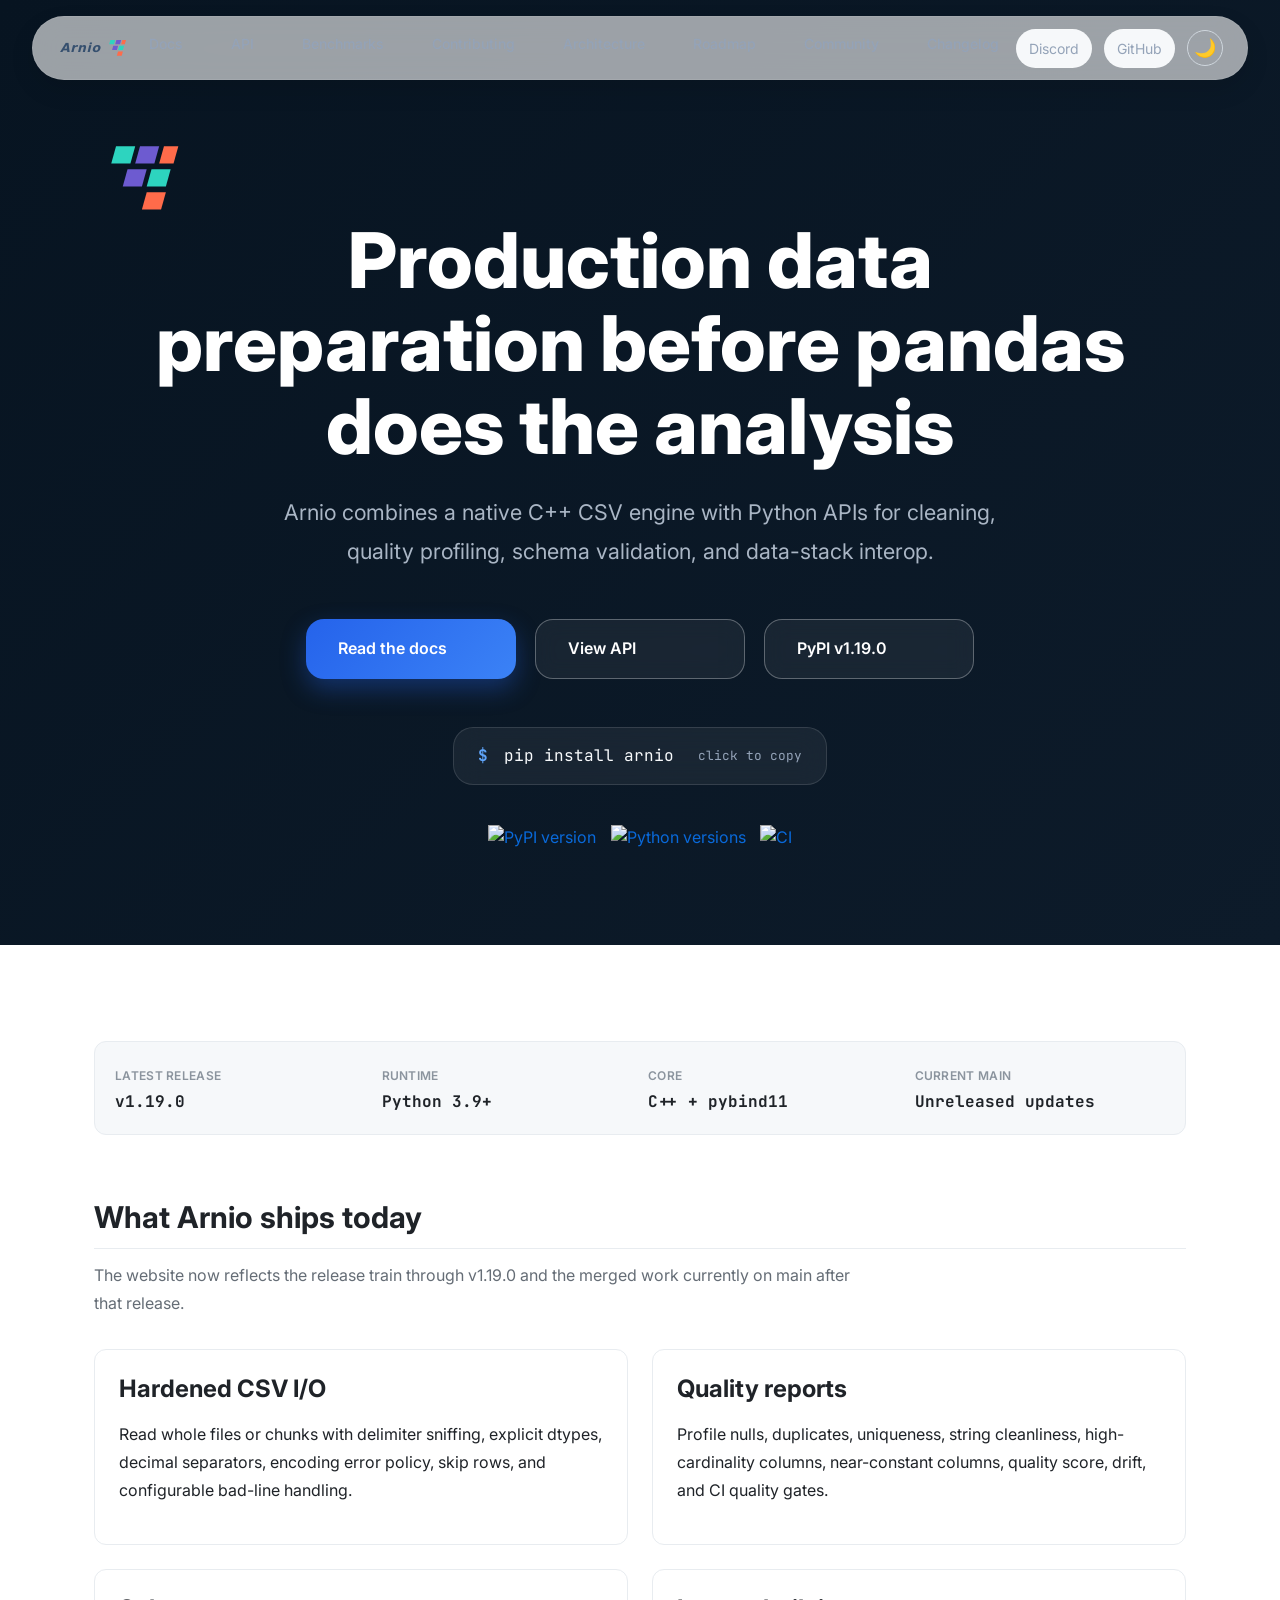
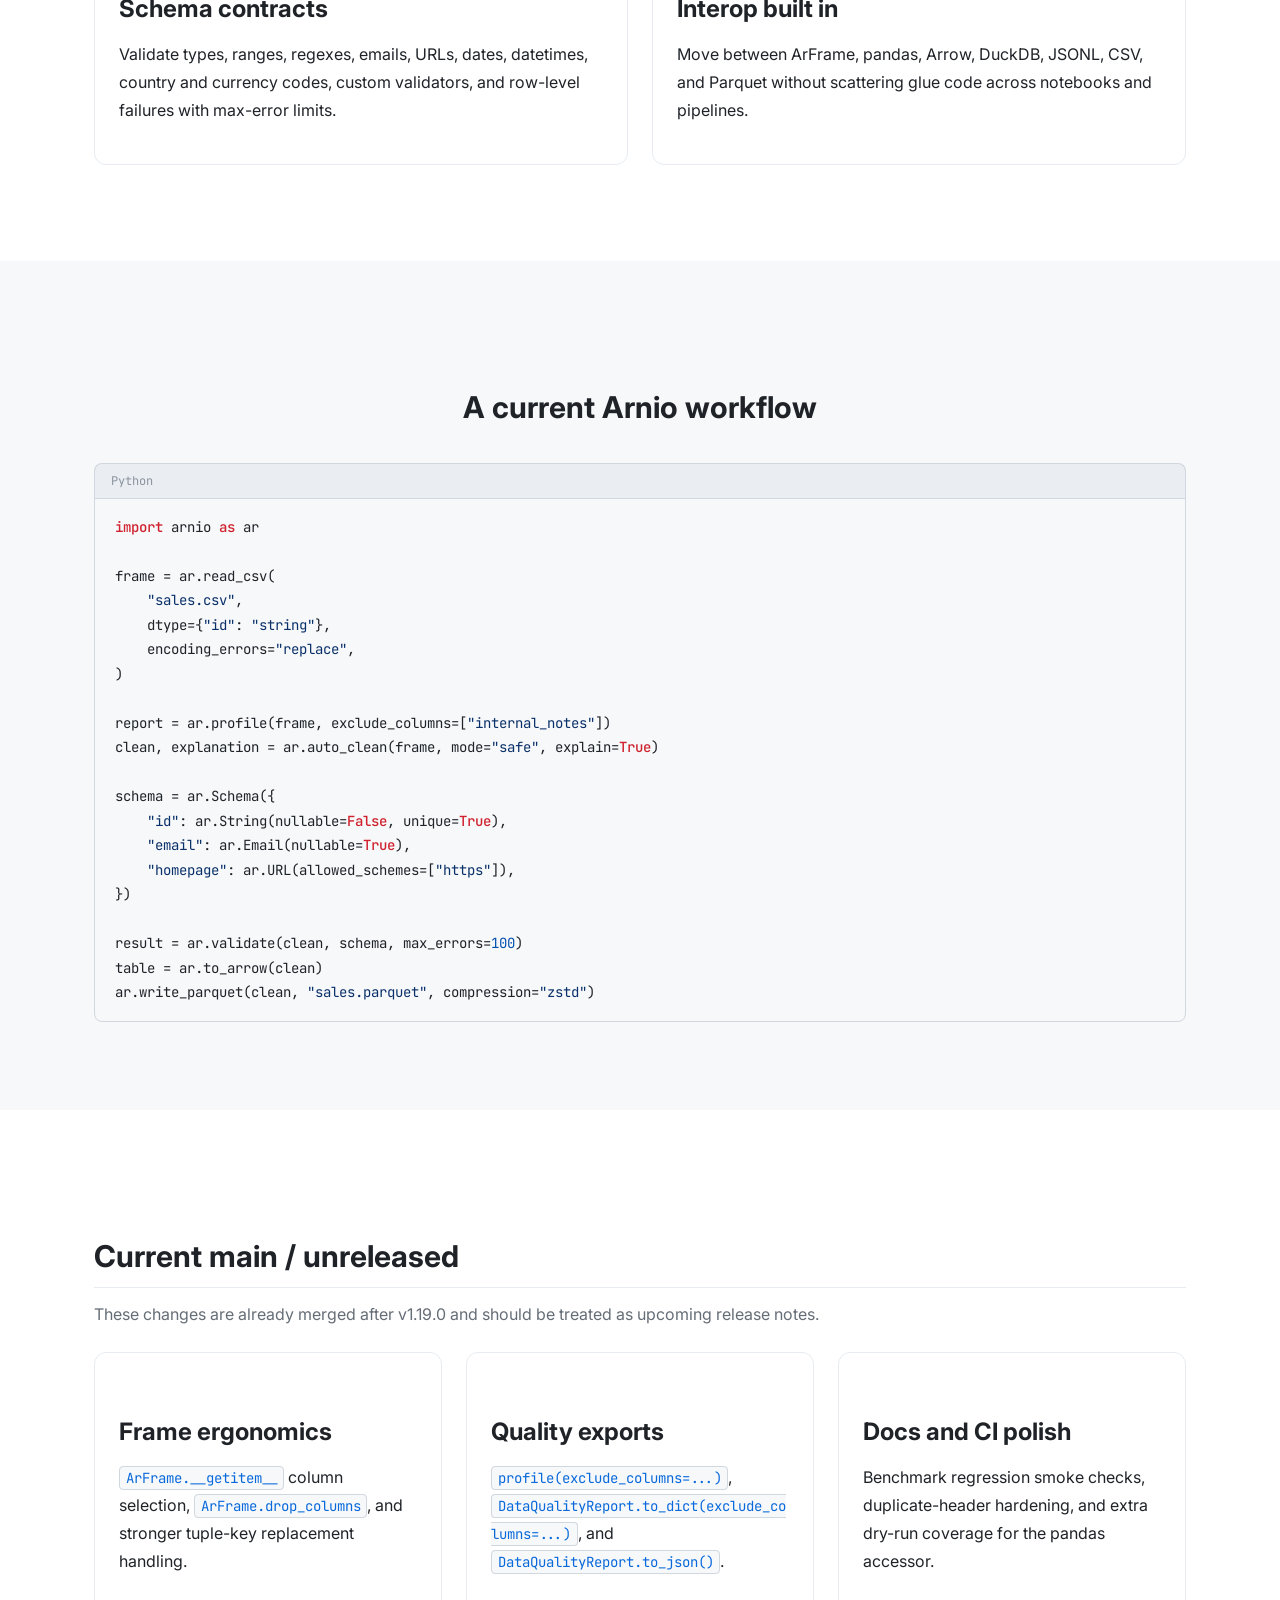
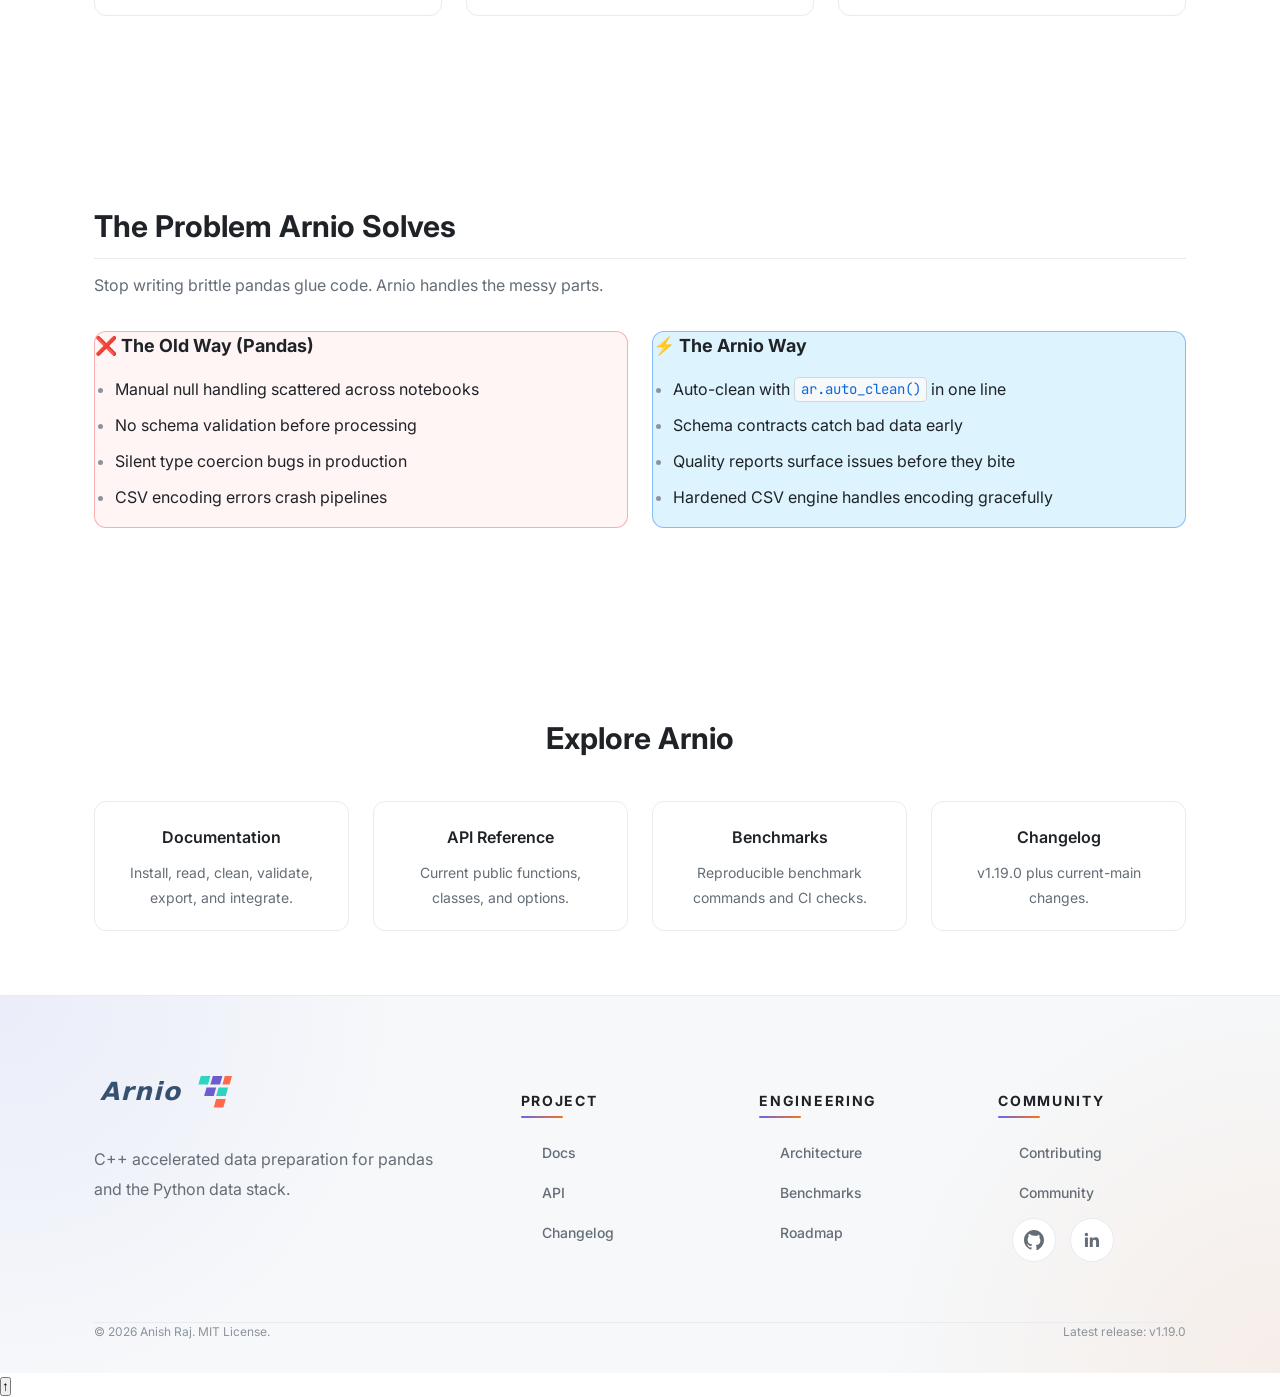
==== website/index.html @ 0960c0ac "style: Apply exact premium SaaS UI specs to navbar" ====
<!DOCTYPE html>
<html lang="en">
<head>
  <meta charset="UTF-8">
  <meta name="viewport" content="width=device-width, initial-scale=1.0">
  <title>Arnio — Production Data Preparation for Python</title>
  <meta name="description" content="Arnio is a C++ accelerated Python library for CSV parsing, data cleaning, quality profiling, schema validation, and pandas/Arrow/DuckDB workflows.">
  <link rel="icon" type="image/svg+xml" href="favicon.svg">
  <link rel="stylesheet" href="css/variables.css?v=20260618-2">
  <link rel="stylesheet" href="css/base.css?v=20260618-2">
  <link rel="stylesheet" href="css/layout.css?v=20260618-2">
  <link rel="stylesheet" href="css/components.css?v=20260618-2">
  <link rel="stylesheet" href="css/pages.css?v=20260618-2">
  <script src="js/theme.js"></script>
  <meta property="og:type" content="website">
  <meta property="og:url" content="https://arnio.vercel.app/">
  <meta property="og:title" content="Arnio — Production Data Preparation for Python">
  <meta property="og:description" content="Arnio combines a native C++ CSV engine with Python APIs for cleaning, quality profiling, and schema validation.">
  <meta property="og:image" content="https://arniolib.vercel.app/arnio-social-card.svg">
  <meta name="twitter:card" content="summary_large_image">
  <meta name="twitter:title" content="Arnio — Production Data Preparation for Python">
  <meta name="twitter:description" content="Arnio combines a native C++ CSV engine with Python APIs for cleaning, quality profiling, and schema validation.">
  <meta name="twitter:image" content="https://arniolib.vercel.app/arnio-social-card.svg">
</head>
<body>
  <a href="#main-content" class="skip-link">Skip to content</a>
  <nav class="top-nav" aria-label="Main navigation">
    <div class="container container--wide">
      <a href="index.html" class="nav-brand" aria-label="Arnio home"><img src="arnio-logo.svg" alt="Arnio" height="32"></a>
      <ul class="nav-links">
        <li><a href="docs.html">Docs</a></li>
        <li><a href="api.html">API</a></li>
        <li><a href="benchmarks.html">Benchmarks</a></li>
        <li><a href="contributing.html">Contributing</a></li>
        <li><a href="architecture.html">Architecture</a></li>
        <li><a href="roadmap.html">Roadmap</a></li>
        <li><a href="community.html">Community</a></li>
        <li><a href="changelog.html">Changelog</a></li>
      </ul>
      <div class="nav-actions">
        <a href="https://discord.gg/xsEw7r78M" class="nav-discord" target="_blank" rel="noopener" aria-label="Join Discord">Discord</a>
        <a href="https://github.com/im-anishraj/arnio" class="nav-github" target="_blank" rel="noopener" aria-label="View on GitHub">GitHub</a>
        <button class="theme-toggle" aria-label="Toggle theme">Theme</button>
        <button class="nav-hamburger" aria-label="Open menu" aria-expanded="false" aria-controls="mobile-navigation">☰</button>
      </div>
    </div>
  </nav>
  <div id="mobile-navigation" class="mobile-menu" aria-label="Mobile navigation">
    <a href="index.html">Home</a><a href="docs.html">Documentation</a><a href="api.html">API Reference</a><a href="benchmarks.html">Benchmarks</a><a href="contributing.html">Contributing</a><a href="architecture.html">Architecture</a><a href="roadmap.html">Roadmap</a><a href="community.html">Community</a><a href="https://discord.gg/xsEw7r78M" target="_blank" rel="noopener">Discord</a><a href="changelog.html">Changelog</a>
  </div>

  <main id="main-content">
    <section class="hero">
      <div class="container">
        <img src="arnio-icon.svg" alt="" width="92" height="92">
        <h1>Production data preparation before pandas does the analysis</h1>
        <p class="hero-subtitle">Arnio combines a native C++ CSV engine with Python APIs for cleaning, quality profiling, schema validation, and data-stack interop.</p>
        <div class="hero-actions">
          <a href="docs.html" class="btn btn-primary btn-lg">Read the docs</a>
          <a href="api.html" class="btn btn-secondary btn-lg">View API</a>
          <a href="https://pypi.org/project/arnio/" class="btn btn-secondary btn-lg" target="_blank" rel="noopener">PyPI v1.19.0</a>
        </div>
        <div class="hero-install" data-cmd="pip install arnio" role="button" tabindex="0" aria-label="Copy install command">
          <span class="dollar">$</span><span>pip install arnio</span><span class="copy-hint">click to copy</span>
        </div>
        <div class="hero-badges">
          <a href="https://pypi.org/project/arnio/" target="_blank" rel="noopener"><img src="https://img.shields.io/pypi/v/arnio?style=flat-square&logo=pypi&logoColor=white&color=0969da" alt="PyPI version" height="22"></a>
          <a href="https://pypi.org/project/arnio/" target="_blank" rel="noopener"><img src="https://img.shields.io/pypi/pyversions/arnio?style=flat-square&logo=python&logoColor=white&color=30363d" alt="Python versions" height="22"></a>
          <a href="https://github.com/im-anishraj/arnio/actions" target="_blank" rel="noopener"><img src="https://img.shields.io/github/actions/workflow/status/im-anishraj/arnio/ci.yml?branch=main&label=CI&style=flat-square&logo=github&color=1a7f37" alt="CI" height="22"></a>
        </div>
      </div>
    </section>

    <section class="section">
      <div class="container">
        <div class="release-strip">
          <div><span class="release-kicker">Latest release</span><span class="release-value">v1.19.0</span></div>
          <div><span class="release-kicker">Runtime</span><span class="release-value">Python 3.9+</span></div>
          <div><span class="release-kicker">Core</span><span class="release-value">C++ + pybind11</span></div>
          <div><span class="release-kicker">Current main</span><span class="release-value">Unreleased updates</span></div>
        </div>
        <h2>What Arnio ships today</h2>
        <p class="section-lede">The website now reflects the release train through v1.19.0 and the merged work currently on main after that release.</p>
        <div class="feature-list">
          <article class="card">
            <h3>Hardened CSV I/O</h3>
            <p>Read whole files or chunks with delimiter sniffing, explicit dtypes, decimal separators, encoding error policy, skip rows, and configurable bad-line handling.</p>
          </article>
          <article class="card">
            <h3>Quality reports</h3>
            <p>Profile nulls, duplicates, uniqueness, string cleanliness, high-cardinality columns, near-constant columns, quality score, drift, and CI quality gates.</p>
          </article>
          <article class="card">
            <h3>Schema contracts</h3>
            <p>Validate types, ranges, regexes, emails, URLs, dates, datetimes, country and currency codes, custom validators, and row-level failures with max-error limits.</p>
          </article>
          <article class="card">
            <h3>Interop built in</h3>
            <p>Move between ArFrame, pandas, Arrow, DuckDB, JSONL, CSV, and Parquet without scattering glue code across notebooks and pipelines.</p>
          </article>
        </div>
      </div>
    </section>

    <section class="workflow-section">
      <div class="container">
        <h2 class="text-center" style="border-bottom:none;">A current Arnio workflow</h2>
        <div class="code-block">
          <div class="code-block-header">Python</div>
          <pre><code class="language-python">import arnio as ar

frame = ar.read_csv(
    "sales.csv",
    dtype={"id": "string"},
    encoding_errors="replace",
)

report = ar.profile(frame, exclude_columns=["internal_notes"])
clean, explanation = ar.auto_clean(frame, mode="safe", explain=True)

schema = ar.Schema({
    "id": ar.String(nullable=False, unique=True),
    "email": ar.Email(nullable=True),
    "homepage": ar.URL(allowed_schemes=["https"]),
})

result = ar.validate(clean, schema, max_errors=100)
table = ar.to_arrow(clean)
ar.write_parquet(clean, "sales.parquet", compression="zstd")</code></pre>
        </div>
      </div>
    </section>

    <section class="section">
      <div class="container">
        <h2>Current main / unreleased</h2>
        <p class="section-lede">These changes are already merged after v1.19.0 and should be treated as upcoming release notes.</p>
        <div class="grid grid-3">
          <div class="card"><h3>Frame ergonomics</h3><p><code>ArFrame.__getitem__</code> column selection, <code>ArFrame.drop_columns</code>, and stronger tuple-key replacement handling.</p></div>
          <div class="card"><h3>Quality exports</h3><p><code>profile(exclude_columns=...)</code>, <code>DataQualityReport.to_dict(exclude_columns=...)</code>, and <code>DataQualityReport.to_json()</code>.</p></div>
          <div class="card"><h3>Docs and CI polish</h3><p>Benchmark regression smoke checks, duplicate-header hardening, and extra dry-run coverage for the pandas accessor.</p></div>
        </div>
      </div>
    </section>

    <section class="section comparison-section">
      <div class="container">
        <h2>The Problem Arnio Solves</h2>
        <p class="section-lede">Stop writing brittle pandas glue code. Arnio handles the messy parts.</p>
        <div class="comparison-grid">
          <div class="comparison-card comparison-old">
            <div class="comparison-label">❌ The Old Way (Pandas)</div>
            <ul>
              <li>Manual null handling scattered across notebooks</li>
              <li>No schema validation before processing</li>
              <li>Silent type coercion bugs in production</li>
              <li>CSV encoding errors crash pipelines</li>
            </ul>
          </div>
          <div class="comparison-card comparison-new">
            <div class="comparison-label">⚡ The Arnio Way</div>
            <ul>
              <li>Auto-clean with <code>ar.auto_clean()</code> in one line</li>
              <li>Schema contracts catch bad data early</li>
              <li>Quality reports surface issues before they bite</li>
              <li>Hardened CSV engine handles encoding gracefully</li>
            </ul>
          </div>
        </div>
      </div>
    </section>

    <section class="quick-links">
      <div class="container">
        <h2>Explore Arnio</h2>
        <div class="grid grid-4">
          <a href="docs.html" class="quick-link-card"><div><h4 class="card-title">Documentation</h4><p class="card-desc">Install, read, clean, validate, export, and integrate.</p></div></a>
          <a href="api.html" class="quick-link-card"><div><h4 class="card-title">API Reference</h4><p class="card-desc">Current public functions, classes, and options.</p></div></a>
          <a href="benchmarks.html" class="quick-link-card"><div><h4 class="card-title">Benchmarks</h4><p class="card-desc">Reproducible benchmark commands and CI checks.</p></div></a>
          <a href="changelog.html" class="quick-link-card"><div><h4 class="card-title">Changelog</h4><p class="card-desc">v1.19.0 plus current-main changes.</p></div></a>
        </div>
      </div>
    </section>
  </main>

  <footer class="site-footer">
    <div class="container">
      <div class="footer-grid">
        <div class="footer-brand"><img src="arnio-logo.svg" alt="Arnio" height="32" loading="lazy" decoding="async"><p>C++ accelerated data preparation for pandas and the Python data stack.</p></div>
        <div><h4 class="footer-heading">Project</h4><ul class="footer-links"><li><a href="docs.html">Docs</a></li><li><a href="api.html">API</a></li><li><a href="changelog.html">Changelog</a></li></ul></div>
        <div><h4 class="footer-heading">Engineering</h4><ul class="footer-links"><li><a href="architecture.html">Architecture</a></li><li><a href="benchmarks.html">Benchmarks</a></li><li><a href="roadmap.html">Roadmap</a></li></ul></div>
        <div><h4 class="footer-heading">Community</h4><ul class="footer-links"><li><a href="contributing.html">Contributing</a></li><li><a href="community.html">Community</a></li>
         <li class="footer-socials">
            <a href="https://github.com/im-anishraj/arnio" target="_blank" rel="noopener" aria-label="GitHub">
              <svg viewBox="0 0 24 24" fill="currentColor">
                <path d="M12 0C5.37 0 0 5.37 0 12c0 5.3 3.438 9.8 8.205 11.385.6.113.82-.258.82-.577 0-.285-.01-1.04-.015-2.04-3.338.724-4.042-1.61-4.042-1.61-.546-1.387-1.333-1.757-1.333-1.757-1.09-.745.082-.729.082-.729 1.205.084 1.84 1.237 1.84 1.237 1.07 1.834 2.807 1.304 3.492.997.108-.775.418-1.304.76-1.604-2.665-.305-5.467-1.332-5.467-5.93 0-1.31.467-2.382 1.235-3.222-.123-.303-.535-1.524.117-3.176 0 0 1.008-.322 3.3 1.23A11.52 11.52 0 0112 6.844c1.02.005 2.045.138 3.003.404 2.29-1.552 3.296-1.23 3.296-1.23.654 1.653.242 2.874.12 3.176.77.84 1.233 1.911 1.233 3.222 0 4.61-2.807 5.623-5.48 5.921.43.37.814 1.102.814 2.222 0 1.606-.015 2.898-.015 3.293 0 .322.216.694.825.576C20.565 21.796 24 17.297 24 12c0-6.63-5.373-12-12-12z"/>
              </svg>
            </a>

            <a href="https://www.linkedin.com/in/im-anishraj" target="_blank" rel="noopener" aria-label="LinkedIn">
              <svg viewBox="0 0 24 24" fill="currentColor">
                <path d="M20.447 20.452H16.89V14.87c0-1.332-.026-3.045-1.854-3.045-1.854 0-2.137 1.447-2.137 2.946v5.68H9.343V9h3.414v1.561h.049c.476-.9 1.637-1.85 3.37-1.85 3.601 0 4.267 2.37 4.267 5.455v6.286zM5.337 7.433a2.063 2.063 0 11.001-4.126 2.063 2.063 0 01-.001 4.126zM7.119 20.452H3.556V9H7.12v11.452z"/>
              </svg>
            </a>
          </li></ul></div>
      </div>
      <div class="footer-bottom"><span>© 2026 Anish Raj. MIT License.</span><span>Latest release: v1.19.0</span></div>
    </div>
  </footer>
  <script src="js/main.js" defer></script>
  <script src="js/code.js" defer></script>
  <script src="js/github.js" defer></script>
</body>
</html>
---- website/css/variables.css ----
/* ============================================================
   Arnio Design System — Variables & Tokens
   ============================================================ */

:root {
  /* ── Color Palette (Light) ────────────────────────────── */
  --color-bg:              #ffffff;
  --color-bg-alt:          #f6f8fa;
  --color-nav-bg:          rgba(255, 255, 255, 0.6);
  --color-surface:         #f6f8fa;
  --color-surface-hover:   #eaeef2;
  --color-border:          #d0d7de;
  --color-border-subtle:   #e8ecf0;

  --color-text:            #1f2328;
  --color-text-secondary:  #656d76;
  --color-text-tertiary:   #8b949e;
  --color-text-inverse:    #ffffff;

  --color-accent:          #0969da;
  --color-accent-hover:    #0550ae;
  --color-accent-subtle:   #ddf4ff;
  --color-accent-text:     #0969da;
  --color-discord:         #5865f2;
  --color-discord-hover:   #4752c4;

  --color-success:         #1a7f37;
  --color-success-subtle:  #dafbe1;
  --color-warning:         #9a6700;
  --color-warning-subtle:  #fff8c5;
  --color-danger:          #cf222e;

  /* Navy tones for hero/header */
  --color-navy:            #0d1b2a;
  --color-navy-light:      #1b2838;
  --color-navy-mid:        #1b3a5c;

  /* Code block */
  --color-code-bg:         #f6f8fa;
  --color-code-text:       #1f2328;
  --color-code-border:     #d0d7de;
  --color-code-keyword:    #cf222e;
  --color-code-string:     #0a3069;
  --color-code-comment:    #6e7781;
  --color-code-function:   #8250df;
  --color-code-number:     #0550ae;

  /* ── Typography ───────────────────────────────────────── */
  --font-sans:             'Inter', -apple-system, BlinkMacSystemFont, 'Segoe UI', Roboto, Helvetica, Arial, sans-serif;
  --font-mono:             'JetBrains Mono', 'Fira Code', 'Cascadia Code', 'Consolas', monospace;

  --font-size-xs:          0.75rem;    /* 12px */
  --font-size-sm:          0.875rem;   /* 14px */
  --font-size-base:        1rem;       /* 16px */
  --font-size-md:          1.125rem;   /* 18px */
  --font-size-lg:          1.25rem;    /* 20px */
  --font-size-xl:          1.5rem;     /* 24px */
  --font-size-2xl:         1.875rem;   /* 30px */
  --font-size-3xl:         2.25rem;    /* 36px */
  --font-size-4xl:         3rem;       /* 48px */

  --font-weight-normal:    400;
  --font-weight-medium:    500;
  --font-weight-semibold:  600;
  --font-weight-bold:      700;

  --line-height-tight:     1.25;
  --line-height-normal:    1.5;
  --line-height-relaxed:   1.75;

  --letter-spacing-tight:  0;
  --letter-spacing-normal: 0;
  --letter-spacing-wide:   0.025em;

  /* ── Spacing (8px grid) ───────────────────────────────── */
  --space-1:   0.25rem;   /* 4px */
  --space-2:   0.5rem;    /* 8px */
  --space-3:   0.75rem;   /* 12px */
  --space-4:   1rem;      /* 16px */
  --space-5:   1.25rem;   /* 20px */
  --space-6:   1.5rem;    /* 24px */
  --space-8:   2rem;      /* 32px */
  --space-10:  2.5rem;    /* 40px */
  --space-12:  3rem;      /* 48px */
  --space-16:  4rem;      /* 64px */
  --space-20:  5rem;      /* 80px */
  --space-24:  6rem;      /* 96px */

  /* ── Border Radius ────────────────────────────────────── */
  --radius-sm:    4px;
  --radius-md:    8px;
  --radius-lg:    12px;
  --radius-xl:    16px;
  --radius-full:  9999px;

  /* ── Shadows ──────────────────────────────────────────── */
  --shadow-sm:   0 1px 2px rgba(0, 0, 0, 0.05);
  --shadow-md:   0 4px 6px rgba(0, 0, 0, 0.07);
  --shadow-lg:   0 10px 25px rgba(0, 0, 0, 0.1);
  --shadow-xl:   0 20px 50px rgba(0, 0, 0, 0.12);

  /* ── Transitions ──────────────────────────────────────── */
  --transition-fast:   150ms ease;
  --transition-base:   250ms ease;
  --transition-slow:   400ms ease;

  /* ── Layout ───────────────────────────────────────────── */
  --container-max:     1140px;
  --container-wide:    1320px;
  --nav-height:        64px;
}

/* ── Dark Theme ─────────────────────────────────────────── */
[data-theme="dark"] {
  --color-bg:              #0d1117;
  --color-bg-alt:          #010409;
  --color-nav-bg:          rgba(10, 10, 12, 0.7);
  --color-surface:         #161b22;
  --color-surface-hover:   #1c2129;
  --color-border:          #30363d;
  --color-border-subtle:   #21262d;

  --color-text:            #e6edf3;
  --color-text-secondary:  #8b949e;
  --color-text-tertiary:   #656d76;
  --color-text-inverse:    #0d1117;

  --color-accent:          #58a6ff;
  --color-accent-hover:    #79c0ff;
  --color-accent-subtle:   #0d1d30;
  --color-accent-text:     #58a6ff;
  --color-discord:         #5865f2;
  --color-discord-hover:   #6d78ff;

  --color-success:         #3fb950;
  --color-success-subtle:  #0f2d16;
  --color-warning:         #d29922;
  --color-warning-subtle:  #2e1f00;
  --color-danger:          #f85149;

  --color-navy:            #0d1117;
  --color-navy-light:      #161b22;
  --color-navy-mid:        #1c3050;

  --color-code-bg:         #161b22;
  --color-code-text:       #e6edf3;
  --color-code-border:     #30363d;
  --color-code-keyword:    #ff7b72;
  --color-code-string:     #a5d6ff;
  --color-code-comment:    #8b949e;
  --color-code-function:   #d2a8ff;
  --color-code-number:     #79c0ff;

  --shadow-sm:   0 1px 2px rgba(0, 0, 0, 0.3);
  --shadow-md:   0 4px 6px rgba(0, 0, 0, 0.4);
  --shadow-lg:   0 10px 25px rgba(0, 0, 0, 0.5);
  --shadow-xl:   0 20px 50px rgba(0, 0, 0, 0.6);
}
/* Improve logo visibility in dark mode */
[data-theme="dark"] .nav-brand img,
[data-theme="dark"] .footer-brand img {
  filter: brightness(1.5) contrast(1.2);
}
---- website/css/base.css ----
/* ============================================================
   Arnio Base — Reset, Typography, Global Styles
   ============================================================ */

/* ── Google Fonts ────────────────────────────────────────── */
@import url('https://fonts.googleapis.com/css2?family=Inter:wght@400;500;600;700&family=JetBrains+Mono:wght@400;500&display=swap');

/* ── Reset ───────────────────────────────────────────────── */
*, *::before, *::after {
  box-sizing: border-box;
  margin: 0;
  padding: 0;
}

html {
  font-size: 16px;
  scroll-behavior: smooth;
  -webkit-text-size-adjust: 100%;
  scroll-padding-top: calc(var(--nav-height) + var(--space-4));
}

body {
  font-family: var(--font-sans);
  font-size: var(--font-size-base);
  font-weight: var(--font-weight-normal);
  line-height: var(--line-height-normal);
  color: var(--color-text);
  background-color: var(--color-bg);
  -webkit-font-smoothing: antialiased;
  -moz-osx-font-smoothing: grayscale;
  transition: background-color var(--transition-base), color var(--transition-base);
}

/* ── Skip to Content (Accessibility) ─────────────────────── */
.skip-link {
  position: absolute;
  top: -100%;
  left: var(--space-4);
  padding: var(--space-2) var(--space-4);
  background: var(--color-accent);
  color: var(--color-text-inverse);
  border-radius: var(--radius-md);
  font-weight: var(--font-weight-semibold);
  z-index: 10000;
  text-decoration: none;
}

.skip-link:focus {
  top: var(--space-2);
}

/* ── Typography ──────────────────────────────────────────── */
h1, h2, h3, h4, h5, h6 {
  font-weight: var(--font-weight-bold);
  line-height: var(--line-height-tight);
  letter-spacing: var(--letter-spacing-tight);
  color: var(--color-text);
}

h1 {
  font-size: var(--font-size-4xl);
  margin-bottom: var(--space-6);
}

h2 {
  font-size: var(--font-size-2xl);
  margin-top: var(--space-16);
  margin-bottom: var(--space-6);
  padding-bottom: var(--space-3);
  border-bottom: 1px solid var(--color-border-subtle);
}

h3 {
  font-size: var(--font-size-xl);
  margin-top: var(--space-10);
  margin-bottom: var(--space-4);
}

h4 {
  font-size: var(--font-size-lg);
  margin-top: var(--space-8);
  margin-bottom: var(--space-3);
}

p {
  margin-bottom: var(--space-4);
  line-height: var(--line-height-relaxed);
}

a {
  color: var(--color-accent-text);
  text-decoration: none;
  transition: color var(--transition-fast);
}

a:hover {
  color: var(--color-accent-hover);
  text-decoration: underline;
}

strong, b {
  font-weight: var(--font-weight-semibold);
}

/* ── Lists ───────────────────────────────────────────────── */
ul, ol {
  margin-bottom: var(--space-4);
  padding-left: var(--space-6);
}

li {
  margin-bottom: var(--space-2);
  line-height: var(--line-height-relaxed);
}

li::marker {
  color: var(--color-text-tertiary);
}

/* ── Inline Code ─────────────────────────────────────────── */
code {
  font-family: var(--font-mono);
  font-size: 0.875em;
  background: var(--color-code-bg);
  color: var(--color-accent-text);
  padding: 0.15em 0.4em;
  border-radius: var(--radius-sm);
  border: 1px solid var(--color-code-border);
  word-break: break-word;
}

/* ── Code Blocks ─────────────────────────────────────────── */
pre {
  font-family: var(--font-mono);
  font-size: var(--font-size-sm);
  line-height: var(--line-height-relaxed);
  background: var(--color-code-bg);
  color: var(--color-code-text);
  border: 1px solid var(--color-code-border);
  border-radius: var(--radius-md);
  padding: var(--space-4) var(--space-5);
  overflow-x: auto;
  margin-bottom: var(--space-6);
  position: relative;
}

pre code {
  background: none;
  border: none;
  padding: 0;
  font-size: inherit;
  color: inherit;
  word-break: normal;
}

/* ── Syntax Highlighting Classes ─────────────────────────── */
.token-keyword { color: var(--color-code-keyword); font-weight: var(--font-weight-medium); }
.token-string  { color: var(--color-code-string); }
.token-comment { color: var(--color-code-comment); font-style: italic; }
.token-func    { color: var(--color-code-function); }
.token-number  { color: var(--color-code-number); }
.token-punct   { color: var(--color-text-tertiary); }

/* ── Blockquotes ─────────────────────────────────────────── */
blockquote {
  border-left: 3px solid var(--color-accent);
  padding: var(--space-3) var(--space-5);
  margin: var(--space-6) 0;
  background: var(--color-accent-subtle);
  border-radius: 0 var(--radius-md) var(--radius-md) 0;
  color: var(--color-text);
}

blockquote p:last-child {
  margin-bottom: 0;
}

/* ── Tables ──────────────────────────────────────────────── */
table {
  width: 100%;
  border-collapse: collapse;
  margin-bottom: var(--space-6);
  font-size: var(--font-size-sm);
}

th, td {
  padding: var(--space-3) var(--space-4);
  text-align: left;
  border-bottom: 1px solid var(--color-border-subtle);
}

th {
  font-weight: var(--font-weight-semibold);
  background: var(--color-surface);
  color: var(--color-text);
  border-bottom: 2px solid var(--color-border);
}

tr:hover td {
  background: var(--color-surface);
}

/* ── Horizontal Rule ─────────────────────────────────────── */
hr {
  border: none;
  border-top: 1px solid var(--color-border-subtle);
  margin: var(--space-12) 0;
}

/* ── Selection ───────────────────────────────────────────── */
::selection {
  background: var(--color-accent);
  color: var(--color-text-inverse);
}

/* ── Reduced Motion ──────────────────────────────────────── */
@media (prefers-reduced-motion: reduce) {
  *, *::before, *::after {
    animation-duration: 0.01ms !important;
    animation-iteration-count: 1 !important;
    transition-duration: 0.01ms !important;
  }
  html { scroll-behavior: auto; }
}

/* ── Image defaults ──────────────────────────────────────── */
img, svg {
  max-width: 100%;
  height: auto;
  display: block;
}

/* ── Utility: screen reader only ─────────────────────────── */
.sr-only {
  position: absolute;
  width: 1px;
  height: 1px;
  padding: 0;
  margin: -1px;
  overflow: hidden;
  clip: rect(0, 0, 0, 0);
  white-space: nowrap;
  border-width: 0;
}
---- website/css/layout.css ----
/* ============================================================
   Arnio Layout — Containers, Grid, Responsive
   ============================================================ */

/* ── Container ───────────────────────────────────────────── */
.container {
  width: 100%;
  max-width: var(--container-max);
  margin: 0 auto;
  padding: 0 var(--space-6);
}

.container--wide {
  max-width: var(--container-wide);
}

/* ── Main Content Area ───────────────────────────────────── */
.main-content {
  padding-top: calc(var(--nav-height) + var(--space-8));
  padding-bottom: var(--space-16);
  min-height: calc(100vh - var(--nav-height));
}

/* ── Section Spacing ─────────────────────────────────────── */
.section {
  padding: var(--space-16) 0;
}

.section--alt {
  background: var(--color-bg-alt);
}

.section--navy {
  background: var(--color-navy);
  color: #e6edf3;
}

.section--navy h1,
.section--navy h2,
.section--navy h3,
.section--navy h4 {
  color: #ffffff;
}

.section--navy .text-secondary {
  color: #8b949e;
}

.section--navy a {
  color: #58a6ff;
}

/* ── Flex Utilities ──────────────────────────────────────── */
.flex {
  display: flex;
}

.flex-col {
  flex-direction: column;
}

.flex-wrap {
  flex-wrap: wrap;
}

.items-center {
  align-items: center;
}

.items-start {
  align-items: flex-start;
}

.justify-center {
  justify-content: center;
}

.justify-between {
  justify-content: space-between;
}

.gap-2 { gap: var(--space-2); }
.gap-3 { gap: var(--space-3); }
.gap-4 { gap: var(--space-4); }
.gap-6 { gap: var(--space-6); }
.gap-8 { gap: var(--space-8); }

/* ── Grid System ─────────────────────────────────────────── */
.grid {
  display: grid;
  gap: var(--space-6);
}

.grid-2 {
  grid-template-columns: repeat(2, 1fr);
}

.grid-3 {
  grid-template-columns: repeat(3, 1fr);
}

.grid-4 {
  grid-template-columns: repeat(4, 1fr);
}

/* ── Docs Layout (Sidebar + Content) ─────────────────────── */
.docs-layout {
  display: grid;
  grid-template-columns: 260px 1fr;
  gap: var(--space-10);
  align-items: start;
}

.docs-sidebar {
  position: sticky;
  top: calc(var(--nav-height) + var(--space-6));
  max-height: calc(100vh - var(--nav-height) - var(--space-12));
  overflow-y: auto;
  padding-right: var(--space-4);
}

.docs-sidebar::-webkit-scrollbar {
  width: 4px;
}

.docs-sidebar::-webkit-scrollbar-thumb {
  background: var(--color-border);
  border-radius: var(--radius-full);
}

.docs-content {
  min-width: 0;
}

/* ── Sidebar Navigation ──────────────────────────────────── */
.sidebar-nav-group {
  margin-bottom: var(--space-6);
}

.sidebar-nav-title {
  font-size: var(--font-size-xs);
  font-weight: var(--font-weight-semibold);
  text-transform: uppercase;
  letter-spacing: var(--letter-spacing-wide);
  color: var(--color-text-tertiary);
  margin-bottom: var(--space-2);
  padding: var(--space-1) 0;
}

.sidebar-nav-link {
  display: block;
  padding: var(--space-1) var(--space-3);
  font-size: var(--font-size-sm);
  color: var(--color-text-secondary);
  border-radius: var(--radius-sm);
  border-left: 2px solid transparent;
  transition: all var(--transition-fast);
  text-decoration: none;
}

.sidebar-nav-link:hover {
  color: var(--color-text);
  background: var(--color-surface);
  text-decoration: none;
}

.sidebar-nav-link.active {
  color: var(--color-accent-text);
  border-left-color: var(--color-accent);
  background: var(--color-accent-subtle);
  font-weight: var(--font-weight-medium);
}

/* ── Text Utilities ──────────────────────────────────────── */
.text-center  { text-align: center; }
.text-secondary { color: var(--color-text-secondary); }
.text-sm { font-size: var(--font-size-sm); }
.text-lg { font-size: var(--font-size-lg); }
.text-xl { font-size: var(--font-size-xl); }

/* ── Spacing Utilities ───────────────────────────────────── */
.mt-4  { margin-top: var(--space-4); }
.mt-6  { margin-top: var(--space-6); }
.mt-8  { margin-top: var(--space-8); }
.mt-12 { margin-top: var(--space-12); }
.mb-4  { margin-bottom: var(--space-4); }
.mb-6  { margin-bottom: var(--space-6); }
.mb-8  { margin-bottom: var(--space-8); }

/* ── Responsive ──────────────────────────────────────────── */
@media (max-width: 1199px) {
  .container {
    padding: 0 var(--space-5);
  }
}

@media (max-width: 991px) {
  .docs-layout {
    grid-template-columns: 1fr;
  }

  .docs-sidebar {
    position: static;
    max-height: none;
    padding-right: 0;
    border-bottom: 1px solid var(--color-border-subtle);
    padding-bottom: var(--space-4);
    margin-bottom: var(--space-6);
  }
}

@media (max-width: 767px) {
  .grid-2, .grid-3, .grid-4 {
    grid-template-columns: 1fr;
  }

  .section {
    padding: var(--space-10) 0;
  }

  h1 { font-size: var(--font-size-2xl); }
  h2 { font-size: var(--font-size-xl); margin-top: var(--space-10); }
  h3 { font-size: var(--font-size-lg); }
}

@media (max-width: 480px) {
  .container {
    padding: 0 var(--space-4);
  }

  h1 { font-size: var(--font-size-xl); }
}

/* =========================
   Page transitions
========================= */

body {
  opacity: 1;
}

/* Entry animation */
body.page-enter {
  animation: pageFadeIn 180ms ease-in-out;
}

/* Exit animation */
body.page-exit {
  opacity: 0;
  transition: opacity 180ms ease-in-out;
}

@keyframes pageFadeIn {
  from {
    opacity: 0;
  }

  to {
    opacity: 1;
  }
}

/* Accessibility */

@media (prefers-reduced-motion: reduce) {
  *,
  *::before,
  *::after {
    animation: none !important;
    transition: none !important;
    scroll-behavior: auto !important;
  }
}
---- website/css/components.css ----
/* ============================================================
   Arnio Components — Nav, Cards, Badges, Code Blocks, Buttons
   ============================================================ */

/* ── Top Navigation ──────────────────────────────────────── */
.top-nav {
  position: fixed;
  top: var(--space-4);
  left: 50%;
  transform: translateX(-50%);
  width: 95%;
  max-width: 1280px;
  height: var(--nav-height);
  background: var(--color-nav-bg);
  backdrop-filter: blur(16px);
  -webkit-backdrop-filter: blur(16px);
  border: 1px solid rgba(255, 255, 255, 0.08);
  border-radius: var(--radius-full);
  box-shadow: var(--shadow-lg);
  z-index: 1000;
  transition: all 0.3s cubic-bezier(0.4, 0, 0.2, 1);
}

.top-nav.scrolled {
  box-shadow: var(--shadow-md);
}

.top-nav .container {
  display: flex;
  align-items: center;
  justify-content: space-between;
  height: 100%;
  overflow: hidden;
}

.nav-brand {
  display: flex;
  align-items: center;
  text-decoration: none;
  color: var(--color-text);
  font-weight: var(--font-weight-bold);
  font-size: var(--font-size-lg);
  flex-shrink: 0;
}

.nav-brand:hover {
  text-decoration: none;
  color: var(--color-text);
}

.nav-brand img {
  display: block;
  width: 75px;
  height: 32px;
  object-fit: contain;
  flex-shrink: 0;
}

.nav-links {
  display: flex;
  align-items: center;
  gap: var(--space-6);
  list-style: none;
  margin: 0;
  padding: 0;
}

.nav-links a {
  position: relative;
  display: block;
  padding: var(--space-2) var(--space-3);
  font-size: 0.875rem;
  font-weight: 500;
  color: #94a3b8;
  text-decoration: none;
  border-radius: var(--radius-full);
  transition: all 0.3s cubic-bezier(0.4, 0, 0.2, 1);
  box-sizing: border-box;
}

.nav-links a:hover,
.nav-links a:focus-visible {
  color: #ffffff;
  background: rgba(255, 255, 255, 0.05);
  text-decoration: none;
  transform: translateY(-1px);
}

.nav-links a.active {
  color: #ffffff;
  background: rgba(255, 255, 255, 0.1);
  font-weight: 500;
}

.nav-actions {
  display: flex;
  align-items: center;
  gap: var(--space-3);
}

/* Social links in nav */
.nav-github,
.nav-discord {
  display: flex;
  align-items: center;
  gap: var(--space-2);
  padding: var(--space-2) var(--space-3);
  font-size: 0.875rem;
  color: #94a3b8;
  border-radius: var(--radius-full);
  text-decoration: none;
  transition: all 0.3s cubic-bezier(0.4, 0, 0.2, 1);
  border: 1px solid rgba(255, 255, 255, 0.08);
  background: var(--color-surface);
}

.nav-github:hover,
.nav-discord:hover {
  color: #ffffff;
  background: var(--color-surface);
  text-decoration: none;
  transform: scale(1.02);
}

.nav-discord:hover {
  background: var(--color-discord);
  color: #ffffff;
  border-color: var(--color-discord);
}

.nav-github:hover {
  background: var(--color-text);
  color: var(--color-bg);
  border-color: var(--color-text);
}

.nav-github svg {
  width: 20px;
  height: 20px;
  fill: currentColor;
}

.nav-discord svg {
  width: 20px;
  height: 20px;
  fill: none;
  stroke: currentColor;
  stroke-width: 2;
  stroke-linecap: round;
  stroke-linejoin: round;
}

/* Theme toggle button */
.theme-toggle {
  background: none;
  border: 1px solid var(--color-border);
  color: var(--color-text-secondary);
  width: 36px;
  height: 36px;
  border-radius: var(--radius-full);
  cursor: pointer;
  display: flex;
  align-items: center;
  justify-content: center;
  transition: all 0.3s cubic-bezier(0.4, 0, 0.2, 1);
  font-size: var(--font-size-md);
}

.theme-toggle:hover {
  color: #ffffff;
  border-color: rgba(255, 255, 255, 0.2);
  background: rgba(255, 255, 255, 0.05);
  box-shadow: 0 0 10px rgba(255, 255, 255, 0.1);
  transform: scale(1.02);
}

/* Mobile hamburger */
.nav-hamburger {
  display: none;
  background: none;
  border: none;
  color: var(--color-text);
  cursor: pointer;
  padding: var(--space-2);
  font-size: 1.5rem;
  line-height: 1;
}

/* ── Mobile Navigation ───────────────────────────────────── */
.mobile-menu {
  display: none;
  position: fixed;
  top: var(--nav-height);
  left: 0;
  right: 0;
  bottom: 0;
  background: rgba(10, 10, 12, 0.7);
  backdrop-filter: blur(16px);
  -webkit-backdrop-filter: blur(16px);
  z-index: 999;
  overflow-y: auto;
  padding: var(--space-6);
  border-top: 1px solid rgba(255, 255, 255, 0.08);
}

.mobile-menu.open {
  display: flex;
  flex-direction: column;
}

@keyframes slideUpFade {
  from { opacity: 0; transform: translateY(15px); }
  to { opacity: 1; transform: translateY(0); }
}

.mobile-menu a {
  position: relative;
  display: block;
  padding: var(--space-3) var(--space-4);
  font-size: var(--font-size-md);
  font-weight: 500;
  color: #94a3b8;
  text-decoration: none;
  border-radius: var(--radius-full);
  transition: all 0.3s cubic-bezier(0.4, 0, 0.2, 1);
  margin-bottom: var(--space-1);
}

.mobile-menu.open a {
  animation: slideUpFade 0.4s cubic-bezier(0.4, 0, 0.2, 1) forwards;
  opacity: 0;
}

.mobile-menu.open a:nth-child(1) { animation-delay: 0.05s; }
.mobile-menu.open a:nth-child(2) { animation-delay: 0.10s; }
.mobile-menu.open a:nth-child(3) { animation-delay: 0.15s; }
.mobile-menu.open a:nth-child(4) { animation-delay: 0.20s; }
.mobile-menu.open a:nth-child(5) { animation-delay: 0.25s; }
.mobile-menu.open a:nth-child(6) { animation-delay: 0.30s; }
.mobile-menu.open a:nth-child(7) { animation-delay: 0.35s; }
.mobile-menu.open a:nth-child(8) { animation-delay: 0.40s; }
.mobile-menu.open a:nth-child(n+9) { animation-delay: 0.45s; }

.mobile-menu a:hover,
.mobile-menu a:focus-visible,
.mobile-menu a.active {
  color: #ffffff;
  background: rgba(255, 255, 255, 0.05);
  transform: translateX(4px);
}

@media (max-width: 1023px) {
  .nav-links { display: none; }
  .nav-hamburger { display: block; }
  .nav-discord,
  .nav-github {
    display: none;
  }
  .nav-actions {
    gap: var(--space-2);
  }
}

/* ── Buttons ─────────────────────────────────────────────── */
.btn {
  display: inline-flex;
  align-items: center;
  gap: var(--space-2);
  padding: var(--space-3) var(--space-5);
  font-family: var(--font-sans);
  font-size: var(--font-size-sm);
  font-weight: var(--font-weight-semibold);
  border-radius: var(--radius-md);
  border: 1px solid transparent;
  cursor: pointer;
  text-decoration: none;
  transition: all var(--transition-fast);
  line-height: 1.4;
  white-space: nowrap;
}

.btn:hover { text-decoration: none; }

.btn-primary {
  background: var(--color-accent);
  color: #ffffff;
  border-color: var(--color-accent);
}

.btn-primary:hover {
  background: var(--color-accent-hover);
  border-color: var(--color-accent-hover);
  color: #ffffff;
}

.btn-discord {
  background: var(--color-discord);
  color: #ffffff;
  border-color: var(--color-discord);
}

.btn-discord:hover {
  background: var(--color-discord-hover);
  border-color: var(--color-discord-hover);
  color: #ffffff;
}

.btn-icon {
  width: 1rem;
  height: 1rem;
  fill: none;
  stroke: currentColor;
  stroke-width: 2;
  stroke-linecap: round;
  stroke-linejoin: round;
}

.btn-secondary {
  background: transparent;
  color: var(--color-text);
  border-color: var(--color-border);
}

.btn-secondary:hover {
  background: var(--color-surface);
  border-color: var(--color-text-tertiary);
  color: var(--color-text);
}

.btn-lg {
  padding: var(--space-4) var(--space-8);
  font-size: var(--font-size-base);
}

/* ── Cards ───────────────────────────────────────────────── */
.card {
  background: var(--color-bg);
  border: 1px solid var(--color-border-subtle);
  border-radius: var(--radius-lg);
  padding: var(--space-6);
  transition: all var(--transition-base);
}

.card:hover {
  border-color: var(--color-border);
  box-shadow: var(--shadow-md);
}

.card-title {
  font-size: var(--font-size-lg);
  font-weight: var(--font-weight-semibold);
  margin-bottom: var(--space-2);
  color: var(--color-text);
}

.card-desc {
  font-size: var(--font-size-sm);
  color: var(--color-text-secondary);
  line-height: var(--line-height-relaxed);
  margin-bottom: 0;
}

.card-icon {
  width: 40px;
  height: 40px;
  display: flex;
  align-items: center;
  justify-content: center;
  background: var(--color-accent-subtle);
  color: var(--color-accent-text);
  border-radius: var(--radius-md);
  margin-bottom: var(--space-4);
  font-size: var(--font-size-xl);
}

/* ── Badges ──────────────────────────────────────────────── */
.badge {
  display: inline-flex;
  align-items: center;
  padding: var(--space-1) var(--space-3);
  font-size: var(--font-size-xs);
  font-weight: var(--font-weight-semibold);
  border-radius: var(--radius-full);
  letter-spacing: var(--letter-spacing-wide);
  text-transform: uppercase;
  line-height: 1.5;
}

.badge-success {
  background: var(--color-success-subtle);
  color: var(--color-success);
}

.badge-warning {
  background: var(--color-warning-subtle);
  color: var(--color-warning);
}

.badge-accent {
  background: var(--color-accent-subtle);
  color: var(--color-accent-text);
}

/* ── Code Block with Copy Button ─────────────────────────── */
.code-block {
  position: relative;
  margin-bottom: var(--space-6);
}

.code-block pre {
  margin-bottom: 0;
}

.code-block-header {
  display: flex;
  align-items: center;
  justify-content: space-between;
  padding: var(--space-2) var(--space-4);
  background: var(--color-surface-hover);
  border: 1px solid var(--color-code-border);
  border-bottom: none;
  border-radius: var(--radius-md) var(--radius-md) 0 0;
  font-size: var(--font-size-xs);
  color: var(--color-text-tertiary);
  font-family: var(--font-mono);
}

.code-block-header + pre {
  border-radius: 0 0 var(--radius-md) var(--radius-md);
}

.copy-btn {
  position: absolute;
  top: var(--space-2);
  right: var(--space-2);
  background: var(--color-surface);
  border: 1px solid var(--color-border);
  color: var(--color-text-secondary);
  padding: var(--space-1) var(--space-2);
  border-radius: var(--radius-sm);
  cursor: pointer;
  font-size: var(--font-size-xs);
  font-family: var(--font-sans);
  transition: all var(--transition-fast);
  opacity: 0;
}

.code-block:hover .copy-btn,
pre:hover .copy-btn {
  opacity: 1;
}

.copy-btn:focus-visible {
  opacity: 1;
  outline: 2px solid currentColor;
  outline-offset: 2px;
}

.copy-btn:hover {
  background: var(--color-accent);
  color: #ffffff;
  border-color: var(--color-accent);
}

.copy-btn.copied {
  background: var(--color-success);
  color: #ffffff;
  border-color: var(--color-success);
  opacity: 1;
}

.code-block-header ~ .copy-btn {
  top: calc(var(--space-2) + 32px);
}

/* ── Install Command Box ─────────────────────────────────── */
.install-cmd {
  display: inline-flex;
  align-items: center;
  gap: var(--space-3);
  background: var(--color-code-bg);
  border: 1px solid var(--color-code-border);
  border-radius: var(--radius-md);
  padding: var(--space-3) var(--space-4);
  font-family: var(--font-mono);
  font-size: var(--font-size-sm);
  color: var(--color-code-text);
  cursor: pointer;
  transition: all var(--transition-fast);
}

.install-cmd:hover {
  border-color: var(--color-accent);
}

.install-cmd .dollar {
  color: var(--color-text-tertiary);
  user-select: none;
}

.install-cmd .copy-icon {
  color: var(--color-text-tertiary);
  margin-left: var(--space-2);
  transition: color var(--transition-fast);
}

.install-cmd:hover .copy-icon {
  color: var(--color-accent-text);
}

/* ── Version Timeline ────────────────────────────────────── */
.timeline {
  position: relative;
  padding-left: var(--space-8);
}

.timeline::before {
  content: '';
  position: absolute;
  left: 12px;
  top: 0;
  bottom: 0;
  width: 2px;
  background: var(--color-border);
}

.timeline-item {
  position: relative;
  margin-bottom: var(--space-10);
}

.timeline-item::before {
  content: '';
  position: absolute;
  left: calc(-1 * var(--space-8) + 8px);
  top: 6px;
  width: 10px;
  height: 10px;
  border-radius: 50%;
  background: var(--color-accent);
  border: 2px solid var(--color-bg);
  box-shadow: 0 0 0 2px var(--color-accent);
}

.timeline-date {
  font-size: var(--font-size-sm);
  color: var(--color-text-tertiary);
  margin-bottom: var(--space-2);
}

/* ── Comparison Section ──────────────────────────────────── */
.comparison-grid {
  display: grid;
  grid-template-columns: 1fr 1fr;
  gap: var(--space-6);
  margin-top: var(--space-8);
}

.comparison-card {
  border-radius: var(--radius-lg);
  padding: var(--space-7);
}

.comparison-label {
  font-weight: var(--font-weight-bold);
  font-size: var(--font-size-md);
  margin-bottom: var(--space-4);
}

.comparison-card ul {
  padding-left: var(--space-5);
  line-height: var(--line-height-relaxed);
}

/* Old Way — red tint */
.comparison-old {
  border: 1.5px solid var(--color-danger-border, rgba(239, 68, 68, 0.4));
  background-color: var(--color-danger-subtle, rgba(239, 68, 68, 0.05));
}

/* Arnio Way — blue tint */
.comparison-new {
  border: 1.5px solid var(--color-accent-border, rgba(59, 130, 246, 0.5));
  background-color: var(--color-accent-subtle, rgba(59, 130, 246, 0.05));
}

/* Dark mode */
[data-theme="dark"] .comparison-old {
  border-color: var(--color-danger-border-dark, rgba(239, 68, 68, 0.35));
  background-color: var(--color-danger-subtle-dark, rgba(239, 68, 68, 0.08));
}

[data-theme="dark"] .comparison-new {
  border-color: var(--color-accent-border-dark, rgba(59, 130, 246, 0.45));
  background-color: var(--color-accent-subtle-dark, rgba(59, 130, 246, 0.08));
}

/* Mobile */
@media (max-width: 640px) {
  .comparison-grid {
    grid-template-columns: 1fr;
  }
}

/* ── API Function Block ──────────────────────────────────── */
.api-func {
  border: 1px solid var(--color-border-subtle);
  border-radius: var(--radius-lg);
  margin-bottom: var(--space-8);
  overflow: hidden;
}

.api-func-header {
  padding: var(--space-4) var(--space-5);
  background: var(--color-surface);
  border-bottom: 1px solid var(--color-border-subtle);
  font-family: var(--font-mono);
  font-size: var(--font-size-sm);
  font-weight: var(--font-weight-medium);
  overflow-x: auto;
}

.api-func-body {
  padding: var(--space-5);
}

.api-func-body p:last-child {
  margin-bottom: 0;
}

.param-table {
  margin-top: var(--space-4);
}

.param-table th {
  background: var(--color-bg);
}

/* ── Footer ──────────────────────────────────────────────── */
.site-footer {
  position: relative;
  overflow: hidden;
  background:
    radial-gradient(circle at top left, rgba(99, 102, 241, 0.08), transparent 30%),
    radial-gradient(circle at bottom right, rgba(249, 115, 22, 0.08), transparent 30%),
    var(--color-surface);
  border-top: 1px solid var(--color-border-subtle);
  padding: calc(var(--space-12) + var(--space-4)) 0 var(--space-8);
  backdrop-filter: blur(14px);
}

.site-footer::before {
  content: "";
  position: absolute;
  inset: 0;
  background:
    linear-gradient(
      135deg,
      rgba(255,255,255,0.02),
      transparent 35%,
      rgba(255,255,255,0.015)
    );
  pointer-events: none;
}

.footer-grid {
  position: relative;
  z-index: 1;
  display: grid;
  grid-template-columns: 2fr 1fr 1fr 1fr;
  gap: clamp(2rem, 4vw, 5rem);
  margin-bottom: var(--space-12);
}

.footer-brand {
  max-width: 360px;
}

.footer-brand img {
  margin-bottom: var(--space-5);
  transition: transform var(--transition-base);
}

.footer-brand img:hover {
  transform: scale(1.03);
}

.footer-brand p {
  color: var(--color-text-secondary);
  font-size: var(--font-size-base);
  line-height: 1.9;
  margin-top: var(--space-4);
}

.footer-heading {
  position: relative;
  display: inline-block;
  font-size: var(--font-size-sm);
  font-weight: var(--font-weight-bold);
  text-transform: uppercase;
  letter-spacing: 0.12em;
  color: var(--color-text);
  margin-bottom: var(--space-5);
  padding-bottom: var(--space-2);
}

.footer-heading::after {
  content: "";
  position: absolute;
  left: 0;
  bottom: 0;
  width: 42px;
  height: 2px;
  border-radius: var(--radius-full);
  background: linear-gradient(to right, #6366f1, #f97316);
}

.footer-links {
  list-style: none;
  padding: 0;
  margin: 0;
}

.footer-links li {
  margin-bottom: var(--space-3);
}

.footer-links a {
  position: relative;
  display: inline-flex;
  align-items: center;
  gap: var(--space-2);
  font-size: var(--font-size-sm);
  font-weight: var(--font-weight-medium);
  color: var(--color-text-secondary);
  text-decoration: none;
  transition:
    color var(--transition-fast),
    transform var(--transition-fast);
}

.footer-links a::before {
  content: "→";
  opacity: 0;
  transform: translateX(-6px);
  transition: all var(--transition-fast);
  color: var(--color-accent-text);
}

.footer-links a:hover,
.footer-links a:focus-visible {
  color: var(--color-text);
  transform: translateX(4px);
  text-decoration: none;
}

.footer-links a:hover::before,
.footer-links a:focus-visible::before {
  opacity: 1;
  transform: translateX(0);
}

.footer-bottom {
  position: relative;
  z-index: 1;
  padding-top: var(--space-7);
  border-top: 1px solid var(--color-border-subtle);
  display: flex;
  align-items: center;
  justify-content: space-between;
  gap: var(--space-4);
  font-size: var(--font-size-xs);
  color: var(--color-text-tertiary);
}

.footer-bottom span {
  transition: color var(--transition-fast);
}

.footer-bottom span:hover {
  color: var(--color-text-secondary);
}

.footer-socials {
  display: flex;
  align-items: center;
  gap: 14px;
  margin-top: 10px;
  padding-left: 14px;
}

.footer-socials a {
  display: flex !important;
  align-items: center;
  justify-content: center;
  width: 44px;
  height: 44px;
  min-width: 44px;
  border-radius: 50%;
  background: var(--color-bg);
  border: 1px solid var(--color-border-subtle);
  color: var(--color-text-secondary);
  text-decoration: none;
  transition: all 0.25s ease;
  padding: 0;
}

.footer-socials a::before {
  display: none !important;
}

.footer-socials a:hover {
  transform: translateY(-4px);
  background: linear-gradient(135deg, #6366f1, #f97316);
  color: white;
  border-color: transparent;
  box-shadow: 0 10px 25px rgba(99, 102, 241, 0.25);
}

.footer-socials svg {
  width: 20px;
  height: 20px;
  display: block;
}

.footer-brand img {
  transition: all 0.3s ease;
  max-width: 280px;
}

[data-theme="dark"] .footer-brand img {
  opacity: 1;
  filter:
    brightness(1.35)
    contrast(1.15);
}

/* Tablet */
@media (max-width: 900px) {
  .footer-grid {
    grid-template-columns: 1fr 1fr;
    gap: var(--space-10);
  }

  .footer-brand {
    grid-column: span 2;
    max-width: 100%;
  }
}

/* Mobile */
@media (max-width: 640px) {
  .site-footer {
    padding-top: var(--space-12);
  }

  .footer-grid {
    grid-template-columns: 1fr;
    gap: var(--space-8);
  }

  .footer-brand {
    grid-column: span 1;
  }

  .footer-heading {
    margin-bottom: var(--space-4);
  }

  .footer-links li {
    margin-bottom: var(--space-2);
  }

  .footer-bottom {
    flex-direction: column;
    text-align: center;
    gap: var(--space-3);
  }
}

/* ── Page Header ─────────────────────────────────────────── */
.page-header {
  padding: var(--space-12) 0 var(--space-10);
  border-bottom: 1px solid var(--color-border-subtle);
}

.page-header h1 {
  margin-bottom: var(--space-3);
}

.page-header p {
  font-size: var(--font-size-lg);
  color: var(--color-text-secondary);
  max-width: 640px;
  margin-bottom: 0;
}

/* ── Callout / Alert Box ─────────────────────────────────── */
.callout {
  padding: var(--space-4) var(--space-5);
  border-radius: var(--radius-md);
  margin: var(--space-6) 0;
  border-left: 4px solid;
}

.callout-info {
  background: var(--color-accent-subtle);
  border-color: var(--color-accent);
}

.callout-success {
  background: var(--color-success-subtle);
  border-color: var(--color-success);
}

.callout-warning {
  background: var(--color-warning-subtle);
  border-color: var(--color-warning);
}

.callout p:last-child {
  margin-bottom: 0;
}

.callout-title {
  font-weight: var(--font-weight-semibold);
  font-size: var(--font-size-sm);
  margin-bottom: var(--space-2);
}

/* Search */

.search-wrapper{
  position:relative;
}

.search-input{
  width:220px;
  padding:8px 12px;
  border:1px solid var(--color-border);
  border-radius:8px;
  background:var(--color-bg);
  color:var(--color-text);
}

.search-results{
  display:none;
  position:absolute;
  top:110%;
  left:0;
  width:320px;
  max-height:300px;
  overflow-y:auto;
  background:var(--color-bg);
  border:1px solid var(--color-border);
  border-radius:8px;
  box-shadow:var(--shadow-md);
  z-index:2000;
}

.search-results.show{
  display:block;
}

.search-result{
  padding:10px 12px;
  cursor:pointer;
}

.search-result:hover,
.search-result.active{
  background:var(--color-surface);
}

@media(max-width:767px){
  .search-wrapper{
    display:none;
  }
}
---- website/css/pages.css ----
/* ============================================================
   Arnio Pages — Page-specific styles
   ============================================================ */

/* ── HERO (Home) ─────────────────────────────────────────── */
.hero {
  position: relative;
  overflow: hidden;
  padding: 8rem 0 6rem;
  background: linear-gradient(135deg, #071421 0%, #0d1b2a 100%);
  color: #ffffff;
  text-align: center;
}
.hero .container {
  position: relative;
  z-index: 2;
}

.hero h1 {
  font-size: clamp(2.8rem, 6vw, 5rem);
  line-height: 1.08;
  font-weight: 800;
  max-width: 980px;
  margin: 0 auto 1.5rem;
  
  color: #ffffff;
}
.hero-subtitle {
  font-size: clamp(1rem, 2vw, 1.35rem);
  line-height: 1.8;
  color: #aab6c5;
  max-width: 760px;
  margin: 0 auto 3rem;
}

.hero-actions {
  display: flex;
  justify-content: center;
  align-items: center;
  gap: 1.2rem;
  flex-wrap: wrap;
  margin-bottom: 2.5rem;
}

.hero-actions .btn {
  min-width: 210px;
  min-height: 60px;
  border-radius: 18px;
  font-size: 1rem;
  font-weight: 600;
  transition: all 0.28s ease;
  backdrop-filter: blur(10px);
  
}

.hero-actions .btn:hover {
  background: linear-gradient(135deg, #2563eb, #3b82f6);
  border-color: #3b82f6;
  color: #ffffff;
  transform: translateY(-4px);
  box-shadow: 0 12px 28px rgba(37, 99, 235, 0.35);
}
.hero .btn-primary {
  background: linear-gradient(135deg, #2563eb, #3b82f6);
  border: none;
  box-shadow: 0 10px 24px rgba(37, 99, 235, 0.35);
}

.hero .btn-primary:hover {
  background: linear-gradient(135deg, #1d4ed8, #2563eb);
}

.hero .btn-secondary {
  background: rgba(255,255,255,0.06);
  border: 1px solid rgba(255,255,255,0.14);
  color: #ffffff;
}

.hero .btn-secondary:hover {
  background: linear-gradient(135deg, #2563eb, #3b82f6) !important;
  border-color: #3b82f6 !important;
  color: #ffffff !important;
  box-shadow: 0 12px 28px rgba(37, 99, 235, 0.35);
  transform: translateY(-4px);
}
.hero-install {
  display: inline-flex;
  align-items: center;
  gap: 1rem;
  padding: 1rem 1.5rem;
  border-radius: 20px;
  margin-top: 0.5rem;
  background: rgba(255,255,255,0.06);
  border: 1px solid rgba(255,255,255,0.12);
  backdrop-filter: blur(14px);
  color: #f8fafc;
  font-family: var(--font-mono);
  transition: all 0.25s ease;

}

.hero-install:hover {
  transform: translateY(-3px);
  background: rgba(255,255,255,0.09);
  border-color: rgba(255,255,255,0.22);
}

.hero-install .dollar {
  color: #60a5fa;
  font-weight: bold;
}

.hero-install .copy-hint {
  color: #94a3b8;
  font-size: 0.8rem;
  margin-left: var(--space-2);
}

/* Hero badges row */
.hero-badges {
  display: flex;
  justify-content: center;
  align-items: center;
  gap: 0.9rem;
  flex-wrap: wrap;
  margin-top: 2.5rem;
}

.hero-badges img {
  height: 24px;
  transition: transform 0.2s ease;
}
.hero-badges img:hover {
  transform: scale(1.05);
}

/* GitHub Star/Fork Badges */
.gh-badge {
  display: inline-flex;
  align-items: center;
  height: 22px;
  background: var(--color-navy);
  border: 1px solid rgba(255, 255, 255, 0.12);
  border-radius: 4px;
  overflow: hidden;
  text-decoration: none;
  font-family: var(--font-mono);
  font-size: 11px;
  transition: all var(--transition-fast);
}

.gh-badge:hover {
  border-color: var(--color-accent);
  text-decoration: none;
}

.gh-badge-label {
  background: #30363d;
  color: #ffffff;
  padding: 0 8px;
  height: 100%;
  display: flex;
  align-items: center;
  border-right: 1px solid rgba(255, 255, 255, 0.1);
}

.gh-badge-value {
  color: #ffffff;
  padding: 0 8px;
  height: 100%;
  display: flex;
  align-items: center;
  font-weight: var(--font-weight-bold);
}

.gh-badge-value.loaded {
  color: #58a6ff;
}

@media (max-width: 768px) {
  .hero {
    padding: 6rem 0 4rem;
  }

  .hero h1 {
    font-size: 2.5rem;
    line-height: 1.15;
  }

  .hero-subtitle {
    font-size: 1rem;
    line-height: 1.7;
    padding: 0 0.5rem;
  }

  .hero-actions {
    flex-direction: column;
    width: 100%;
  }
  .hero-actions .btn {
    width: 100%;
    max-width: 320px;
  }

  .hero-install {
    width: 100%;
    max-width: 95%;
    justify-content: center;
    overflow-x: auto;
    font-size: 0.85rem;
  }

}

/* Hero button overrides — visible on dark navy background */
.hero .btn-secondary {
  color: #ffffff;
  border-color: rgba(255, 255, 255, 0.3);
  background: rgba(255, 255, 255, 0.06);
}

.hero .btn-secondary:hover {
  background: rgba(255, 255, 255, 0.12);
  border-color: rgba(255, 255, 255, 0.5);
  color: #ffffff;
}

/* ── Problem / Solution Section ──────────────────────────── */
.problem-solution {
  padding: var(--space-16) 0;
}

/* ── Features Grid ───────────────────────────────────────── */
.features-section {
  padding: var(--space-16) 0;
}

.features-section h2 {
  text-align: center;
  border-bottom: none;
  margin-bottom: var(--space-3);
}

.features-subtitle {
  text-align: center;
  color: var(--color-text-secondary);
  max-width: 600px;
  margin: 0 auto var(--space-10);
}

/* ── Workflow Section ────────────────────────────────────── */
.workflow-section {
  padding: var(--space-16) 0;
  background: var(--color-bg-alt);
}

.workflow-steps {
  display: grid;
  grid-template-columns: repeat(3, 1fr);
  gap: var(--space-6);
  margin-top: var(--space-8);
}

.workflow-step {
  text-align: center;
}

.workflow-step-number {
  width: 40px;
  height: 40px;
  border-radius: 50%;
  background: var(--color-accent);
  color: #ffffff;
  display: inline-flex;
  align-items: center;
  justify-content: center;
  font-weight: var(--font-weight-bold);
  font-size: var(--font-size-md);
  margin-bottom: var(--space-4);
}

.workflow-step h3 {
  margin-top: 0;
  font-size: var(--font-size-md);
}

.workflow-step p {
  font-size: var(--font-size-sm);
  color: var(--color-text-secondary);
}

@media (max-width: 767px) {
  .workflow-steps {
    grid-template-columns: 1fr;
  }
}

/* ── Quick Links Grid ────────────────────────────────────── */
.quick-links {
  padding: var(--space-16) 0;
}

.quick-links h2 {
  text-align: center;
  border-bottom: none;
  margin-bottom: var(--space-8);
}

.quick-link-card {
  display: flex;
  align-items: flex-start;
  gap: var(--space-4);
  padding: var(--space-5);
  border: 1px solid var(--color-border-subtle);
  border-radius: var(--radius-lg);
  text-decoration: none;
  color: var(--color-text);
  transition: all var(--transition-base);
  text-align: center;
}

.quick-link-card:hover {
  border-color: var(--color-accent);
  box-shadow: var(--shadow-md);
  text-decoration: none;
  color: var(--color-text);
}

.quick-link-card .card-icon {
  flex-shrink: 0;
  margin-bottom: 0;
}

.quick-link-card .card-title {
  font-size: var(--font-size-base);
  margin-bottom: var(--space-1);
  margin-top: 5px;
  padding-bottom: 10px;
}

.quick-link-card .card-desc {
  font-size: var(--font-size-sm);
}

/* ── Docs Page ───────────────────────────────────────────── */
.docs-content h2 {
  scroll-margin-top: calc(var(--nav-height) + var(--space-6));
}

.docs-content h3 {
  scroll-margin-top: calc(var(--nav-height) + var(--space-6));
}

/* ── Benchmark Results ───────────────────────────────────── */
.benchmark-result {
  display: grid;
  grid-template-columns: 1fr 1fr 1fr;
  gap: var(--space-4);
  margin: var(--space-8) 0;
}

.benchmark-card {
  text-align: center;
  padding: var(--space-6);
  border-radius: var(--radius-lg);
  border: 1px solid var(--color-border-subtle);
}

.benchmark-card-value {
  font-size: var(--font-size-3xl);
  font-weight: var(--font-weight-bold);
  color: var(--color-accent-text);
  margin-bottom: var(--space-2);
  font-family: var(--font-mono);
}

.benchmark-card-label {
  font-size: var(--font-size-sm);
  color: var(--color-text-secondary);
}

.benchmark-card-sub {
  font-size: var(--font-size-xs);
  color: var(--color-text-tertiary);
  margin-top: var(--space-1);
}

@media (max-width: 767px) {
  .benchmark-result {
    grid-template-columns: 1fr;
  }
}

/* ── Roadmap Page ────────────────────────────────────────── */
.roadmap-item {
  border: 1px solid var(--color-border-subtle);
  border-radius: var(--radius-lg);
  padding: var(--space-6);
  margin-bottom: var(--space-6);
}

.roadmap-header {
  display: flex;
  align-items: center;
  justify-content: space-between;
  margin-bottom: var(--space-4);
  flex-wrap: wrap;
  gap: var(--space-3);
}

.roadmap-version {
  font-size: var(--font-size-xl);
  font-weight: var(--font-weight-bold);
  font-family: var(--font-mono);
}

/* ── Community Page ──────────────────────────────────────── */
.community-discord-callout {
  display: grid;
  grid-template-columns: auto 1fr auto;
  align-items: center;
  gap: var(--space-5);
  padding: var(--space-6);
  margin-top: var(--space-8);
  border: 1px solid rgba(88, 101, 242, 0.35);
  border-radius: var(--radius-lg);
  background:
    linear-gradient(135deg, rgba(88, 101, 242, 0.12), transparent 55%),
    var(--color-bg);
}

.community-discord-icon {
  width: 52px;
  height: 52px;
  display: inline-flex;
  align-items: center;
  justify-content: center;
  border-radius: var(--radius-lg);
  color: #ffffff;
  background: var(--color-discord);
}

.community-discord-icon svg {
  width: 26px;
  height: 26px;
  fill: none;
  stroke: currentColor;
  stroke-width: 2;
  stroke-linecap: round;
  stroke-linejoin: round;
}

.community-discord-copy h2 {
  margin: 0 0 var(--space-2);
  border-bottom: none;
  font-size: var(--font-size-xl);
}

.community-discord-copy p {
  margin: 0;
  color: var(--color-text-secondary);
}

.community-discord-eyebrow {
  margin-bottom: var(--space-1) !important;
  color: var(--color-discord) !important;
  font-size: var(--font-size-xs);
  font-weight: var(--font-weight-bold);
  letter-spacing: var(--letter-spacing-wide);
  text-transform: uppercase;
}

.community-card {
  padding: var(--space-8);
  border: 1px solid var(--color-border-subtle);
  border-radius: var(--radius-lg);
  text-align: center;
}

.community-card-icon {
  font-size: var(--font-size-3xl);
  margin-bottom: var(--space-4);
}

.community-card-actions {
  display: flex;
  align-items: center;
  justify-content: center;
  gap: var(--space-3);
  flex-wrap: wrap;
  margin-top: var(--space-4);
}

@media (max-width: 767px) {
  .community-discord-callout {
    grid-template-columns: 1fr;
    text-align: center;
  }

  .community-discord-icon {
    margin: 0 auto;
  }
}

/* ── Changelog Entry ─────────────────────────────────────── */
.changelog-entry {
  border: 1px solid var(--color-border-subtle);
  border-radius: var(--radius-lg);
  margin-bottom: var(--space-8);
  overflow: hidden;
}

.changelog-entry-header {
  padding: var(--space-4) var(--space-5);
  background: var(--color-surface);
  border-bottom: 1px solid var(--color-border-subtle);
  display: flex;
  align-items: center;
  gap: var(--space-3);
  flex-wrap: wrap;
}

.changelog-entry-version {
  font-family: var(--font-mono);
  font-weight: var(--font-weight-bold);
  font-size: var(--font-size-lg);
}

.changelog-entry-date {
  font-size: var(--font-size-sm);
  color: var(--color-text-tertiary);
}

.changelog-entry-body {
  padding: var(--space-5);
}

.changelog-entry-body h3,
.changelog-entry-body h2.changelog-section-heading {
  margin-top: var(--space-4);
  font-size: var(--font-size-base);
  color: var(--color-text);
}

.changelog-entry-body h3:first-child,
.changelog-entry-body h2.changelog-section-heading:first-child {
  margin-top: 0;
}

.changelog-entry-body ul {
  margin-bottom: var(--space-4);
}

.changelog-entry-body li {
  font-size: var(--font-size-sm);
}

/* ── Contributors Section ────────────────────────────────── */
.contributors-section {
  padding: var(--space-16) 0;
}

.contributors-grid {
  margin-bottom: var(--space-8);
}

.contributors-img {
  max-width: 680px;
  margin: 0 auto;
  border-radius: var(--radius-lg);
  display: inline-block;
}

/* Dynamic Contributor Grid */
.contributors-dynamic-grid {
  display: flex;
  flex-wrap: wrap;
  justify-content: center;
  gap: var(--space-3);
  max-width: 800px;
  margin: 0 auto;
  padding: var(--space-4);
}

.contributor-item {
  position: relative;
  transition: transform var(--transition-base);
}

.contributor-item:hover {
  transform: translateY(-4px) scale(1.1);
  z-index: 10;
}

.contributor-avatar {
  width: 48px;
  height: 48px;
  border-radius: 50%;
  border: 2px solid var(--color-border-subtle);
  background: var(--color-surface);
  transition: border-color var(--transition-fast);
}

.contributor-item:hover .contributor-avatar {
  border-color: var(--color-accent);
  box-shadow: 0 0 15px rgba(9, 105, 218, 0.4);
}

.contributors-placeholder {
  opacity: 0.5;
  filter: grayscale(1);
  transition: opacity 0.5s ease;
}

.contributors-loading {
  color: var(--color-text-tertiary);
  font-style: italic;
  padding: var(--space-8);
}

.contributors-cta {
  margin-top: var(--space-6);
}

.contributors-cta-headline {
  font-size: var(--font-size-2xl);
  font-weight: var(--font-weight-bold);
  color: var(--color-text);
  margin-bottom: var(--space-3);
  letter-spacing: var(--letter-spacing-tight);
}

.contributors-cta-sub {
  font-size: var(--font-size-md);
  color: var(--color-text-secondary);
  max-width: 560px;
  margin: 0 auto;
  line-height: var(--line-height-relaxed);
}

/* ── Current Website Refresh ─────────────────────────────── */
.page-hero {
  padding: calc(var(--nav-height) + var(--space-10)) 0 var(--space-10);
  background: var(--color-navy);
  color: #e6edf3;
}

.page-hero h1 {
  color: #ffffff;
  max-width: 820px;
  margin-bottom: var(--space-4);
}

.page-hero p {
  color: #b6c2cf;
  max-width: 780px;
  font-size: var(--font-size-lg);
}

.release-strip,
.notice {
  border: 1px solid var(--color-border-subtle);
  border-radius: var(--radius-lg);
  padding: var(--space-5);
  background: var(--color-surface);
}

.release-strip {
  display: grid;
  grid-template-columns: repeat(4, 1fr);
  gap: var(--space-4);
  margin-top: var(--space-8);
}

.release-kicker {
  color: var(--color-text-tertiary);
  font-size: var(--font-size-xs);
  font-weight: var(--font-weight-semibold);
  letter-spacing: var(--letter-spacing-wide);
  text-transform: uppercase;
}

.release-value {
  display: block;
  margin-top: var(--space-1);
  font-family: var(--font-mono);
  font-weight: var(--font-weight-bold);
  color: var(--color-text);
}

.section-lede {
  color: var(--color-text-secondary);
  max-width: 760px;
  margin-top: calc(-1 * var(--space-3));
  margin-bottom: var(--space-6);
}

.pill-row {
  display: flex;
  flex-wrap: wrap;
  gap: var(--space-2);
  margin: var(--space-4) 0 var(--space-6);
}

.pill {
  display: inline-flex;
  align-items: center;
  padding: var(--space-1) var(--space-3);
  border: 1px solid var(--color-border-subtle);
  border-radius: var(--radius-full);
  background: var(--color-bg);
  color: var(--color-text-secondary);
  font-size: var(--font-size-xs);
  font-weight: var(--font-weight-medium);
}

.feature-list {
  display: grid;
  grid-template-columns: repeat(2, 1fr);
  gap: var(--space-6);
  margin: var(--space-8) 0;
}

.feature-list--animated .card {
  position: relative;
  overflow: hidden;
  min-width: 0;
  transform: translateZ(0);
  transition:
    border-color var(--transition-base),
    box-shadow var(--transition-base),
    background-color var(--transition-base),
    transform var(--transition-base);
}

.feature-list--animated .card::before {
  content: "";
  position: absolute;
  inset: 0;
  background:
    linear-gradient(135deg, rgba(9, 105, 218, 0.12), transparent 42%),
    linear-gradient(315deg, rgba(249, 115, 22, 0.08), transparent 48%);
  opacity: 0;
  pointer-events: none;
  transition: opacity var(--transition-base);
}

.feature-list--animated .card:hover {
  border-color: rgba(9, 105, 218, 0.38);
  box-shadow: 0 14px 32px rgba(9, 105, 218, 0.14), var(--shadow-md);
  transform: translate3d(0, -6px, 0);
}

.feature-list--animated .card:hover::before {
  opacity: 1;
}

.feature-list--animated .card h3,
.feature-list--animated .card p {
  position: relative;
  overflow-wrap: break-word;
  transition:
    color var(--transition-base),
    transform var(--transition-base);
}

.feature-list--animated .card:hover h3 {
  color: var(--color-accent-text);
  transform: translate3d(0, -2px, 0);
}

.feature-list--animated .card:hover p {
  transform: translate3d(0, -1px, 0);
}

.feature-list--animated.is-reveal-ready .card {
  opacity: 0;
  transform: translate3d(0, 20px, 0) scale(0.985);
  transition-duration: 520ms;
  transition-timing-function: cubic-bezier(0.22, 1, 0.36, 1);
  transition-delay: calc(var(--feature-card-index, 0) * 90ms);
}

.feature-list--animated.is-reveal-ready .card.is-visible {
  opacity: 1;
  transform: translate3d(0, 0, 0) scale(1);
}

.feature-list--animated:not(.is-reveal-ready) .card {
  transition-delay: 0ms;
}

[data-theme="dark"] .feature-list--animated .card:hover {
  border-color: rgba(88, 166, 255, 0.42);
  box-shadow: 0 16px 36px rgba(88, 166, 255, 0.16), var(--shadow-md);
}

.feature-list .card h3 {
  margin-top: 0;
}

@media (prefers-reduced-motion: reduce) {
  .feature-list--animated .card,
  .feature-list--animated .card::before,
  .feature-list--animated .card h3,
  .feature-list--animated .card p {
    transition: none;
  }

  .feature-list--animated .card,
  .feature-list--animated .card:hover,
  .feature-list--animated .card:hover h3,
  .feature-list--animated .card:hover p,
  .feature-list--animated.is-reveal-ready .card,
  .feature-list--animated.is-reveal-ready .card.is-visible {
    opacity: 1;
    transform: none;
  }
}

@media (max-width: 480px) {
  .feature-list--animated {
    width: calc(100vw - var(--space-8));
    max-width: calc(100vw - var(--space-8));
  }
}

.compact-list {
  padding-left: var(--space-5);
  margin-bottom: 0;
}

.compact-list li {
  font-size: var(--font-size-sm);
}

.status-table td:first-child,
.status-table th:first-child {
  width: 32%;
}

.code-grid {
  display: grid;
  grid-template-columns: repeat(2, minmax(0, 1fr));
  gap: var(--space-6);
  align-items: start;
}

.docs-content,
.code-grid > *,
.code-block,
.api-func,
.card,
.notice {
  min-width: 0;
}

.metric-grid {
  display: grid;
  grid-template-columns: repeat(3, 1fr);
  gap: var(--space-4);
  margin: var(--space-8) 0;
}

.metric {
  padding: var(--space-5);
  border: 1px solid var(--color-border-subtle);
  border-radius: var(--radius-lg);
  background: var(--color-bg);
}

.metric strong {
  display: block;
  font-size: var(--font-size-2xl);
  color: var(--color-accent-text);
  font-family: var(--font-mono);
}

.metric span {
  display: block;
  margin-top: var(--space-2);
  color: var(--color-text-secondary);
  font-size: var(--font-size-sm);
}

.link-list {
  list-style: none;
  padding-left: 0;
}

.link-list li {
  padding: var(--space-3) 0;
  border-bottom: 1px solid var(--color-border-subtle);
}

.link-list li:last-child {
  border-bottom: 0;
}

@media (max-width: 991px) {
  .release-strip,
  .feature-list,
  .code-grid,
  .metric-grid {
    grid-template-columns: 1fr;
  }
}
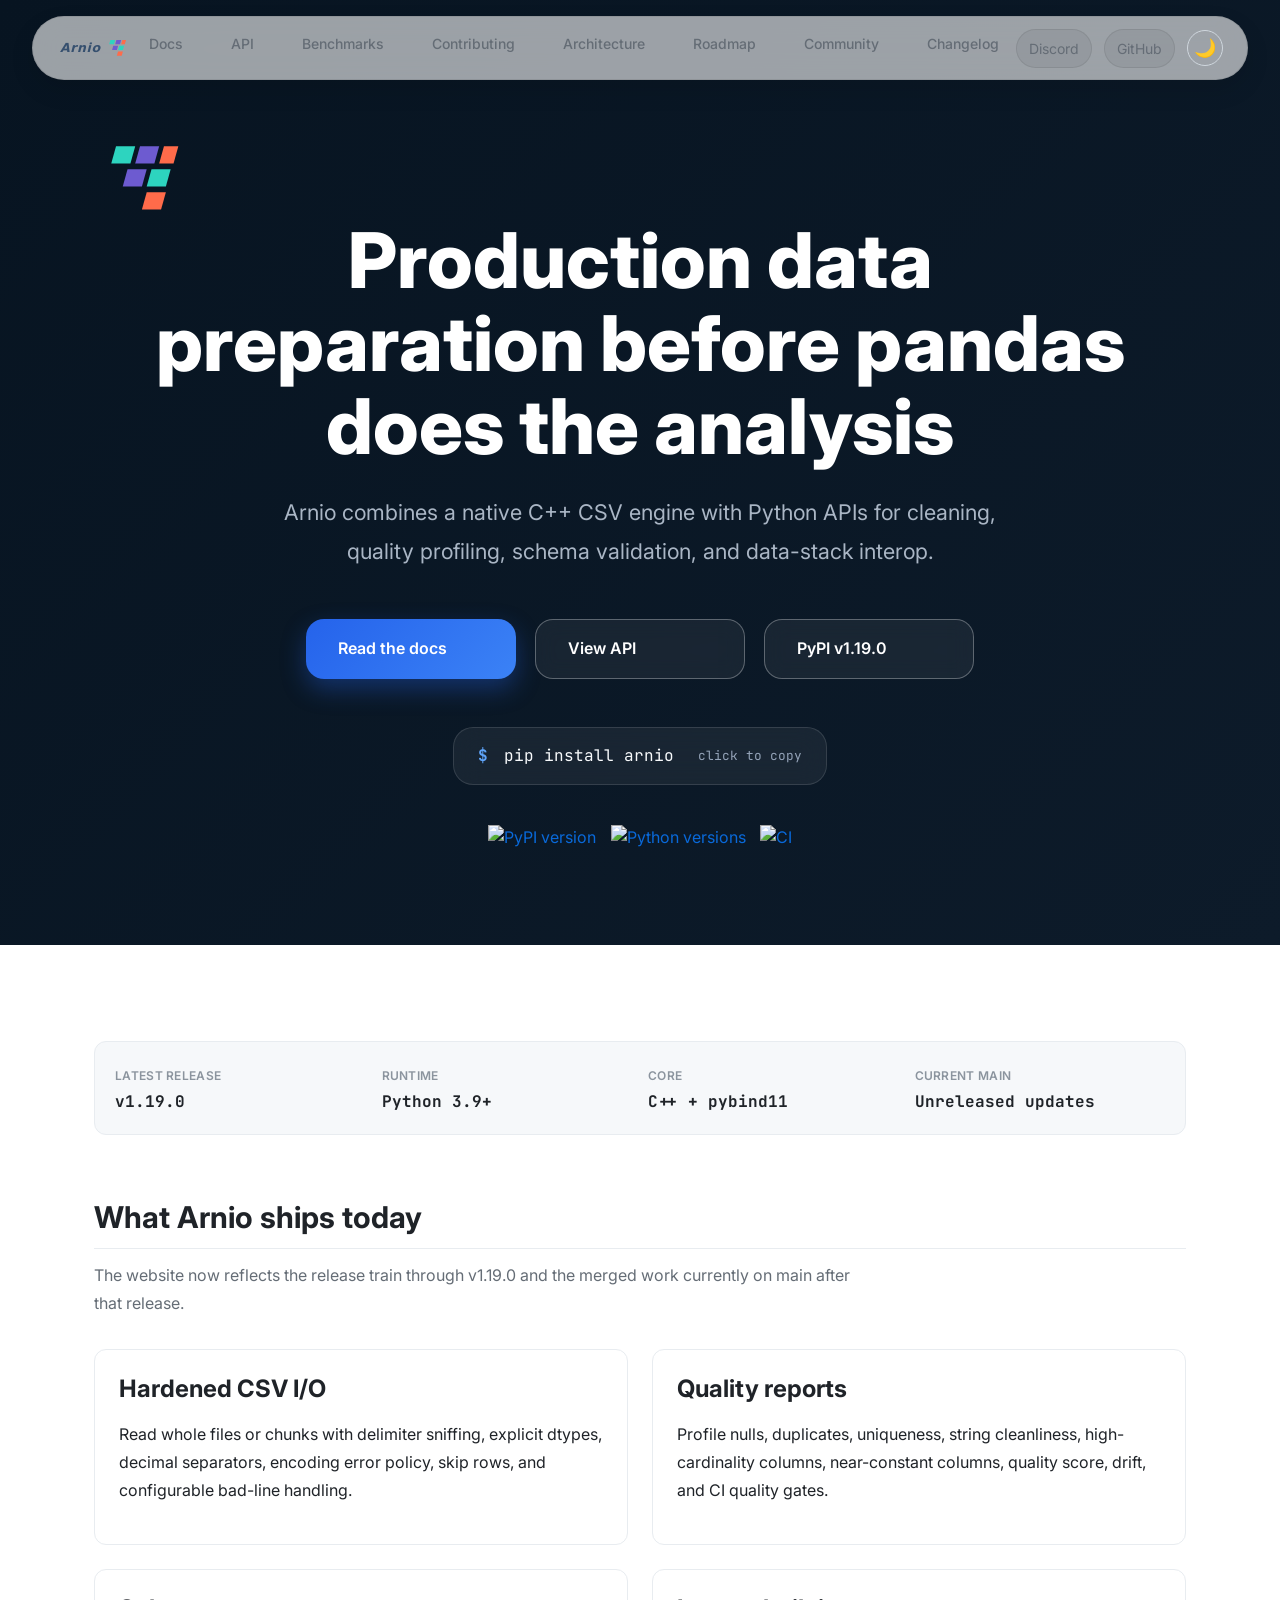
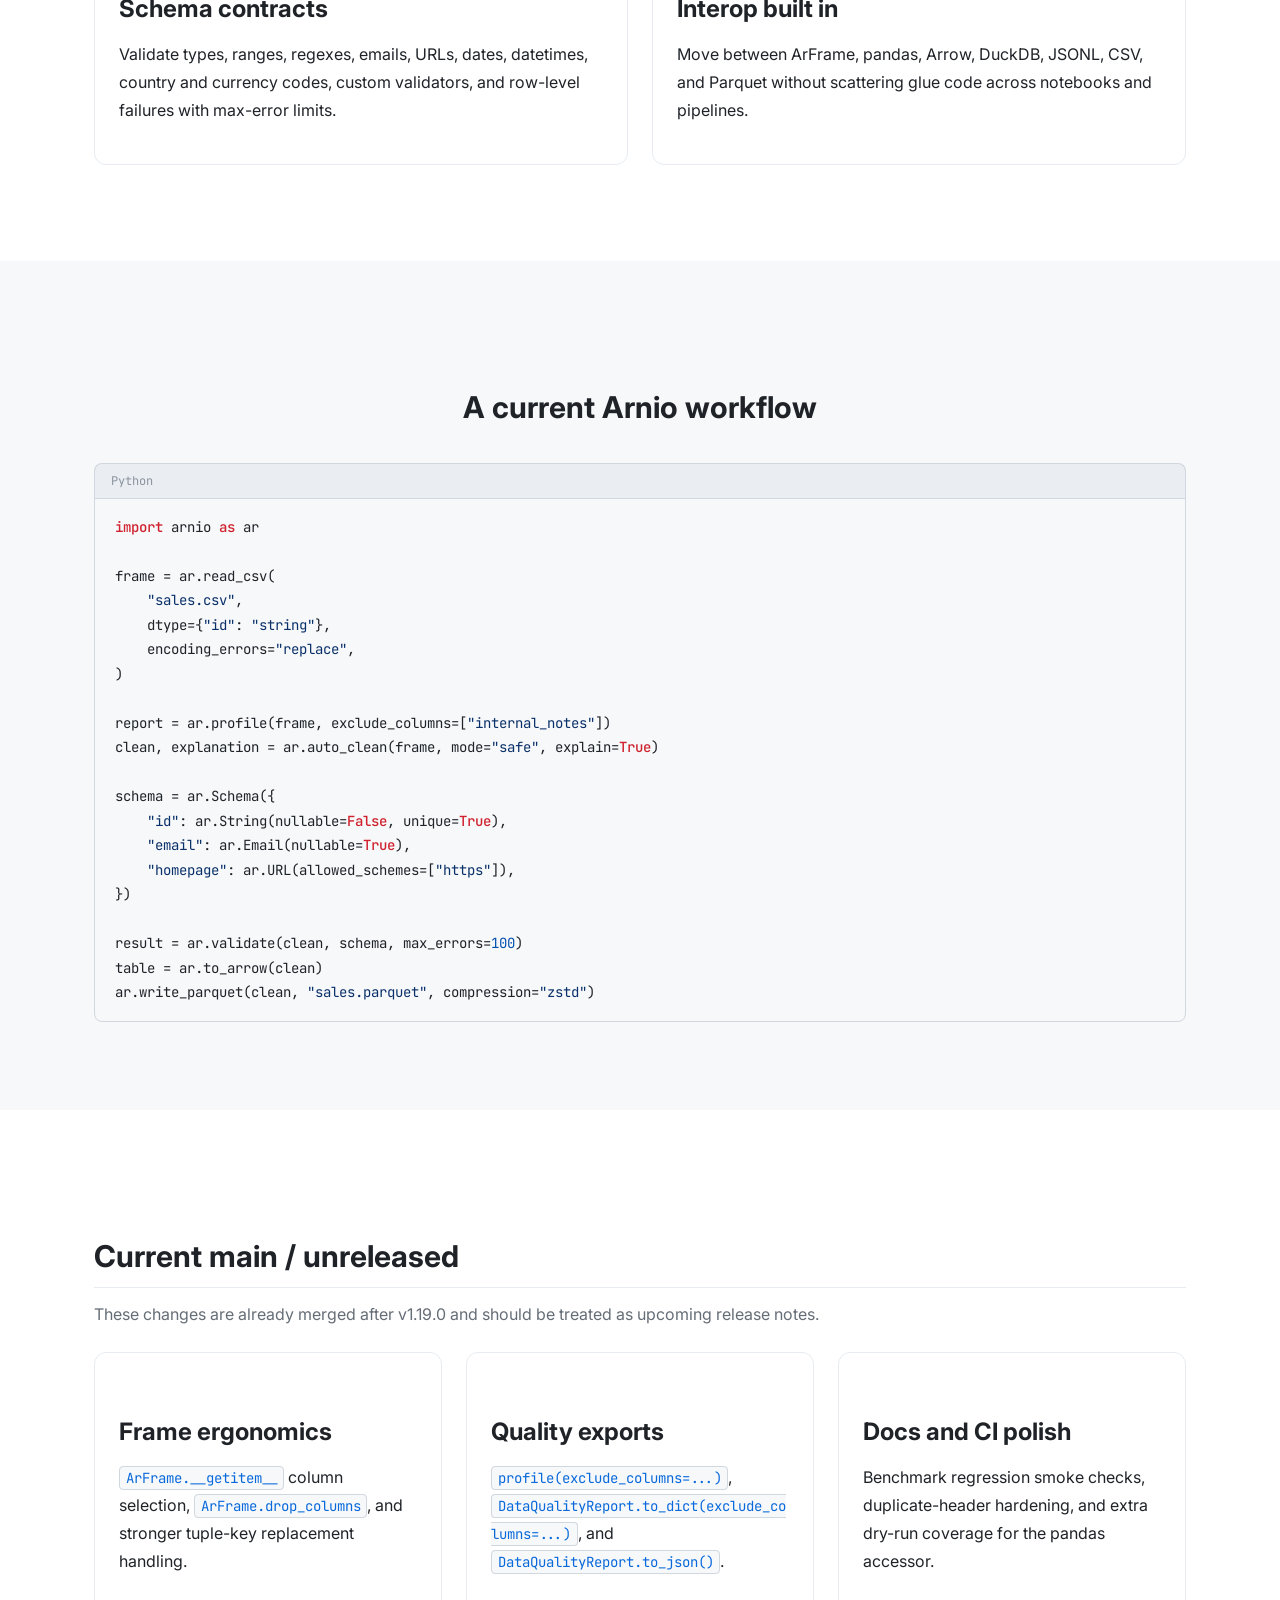
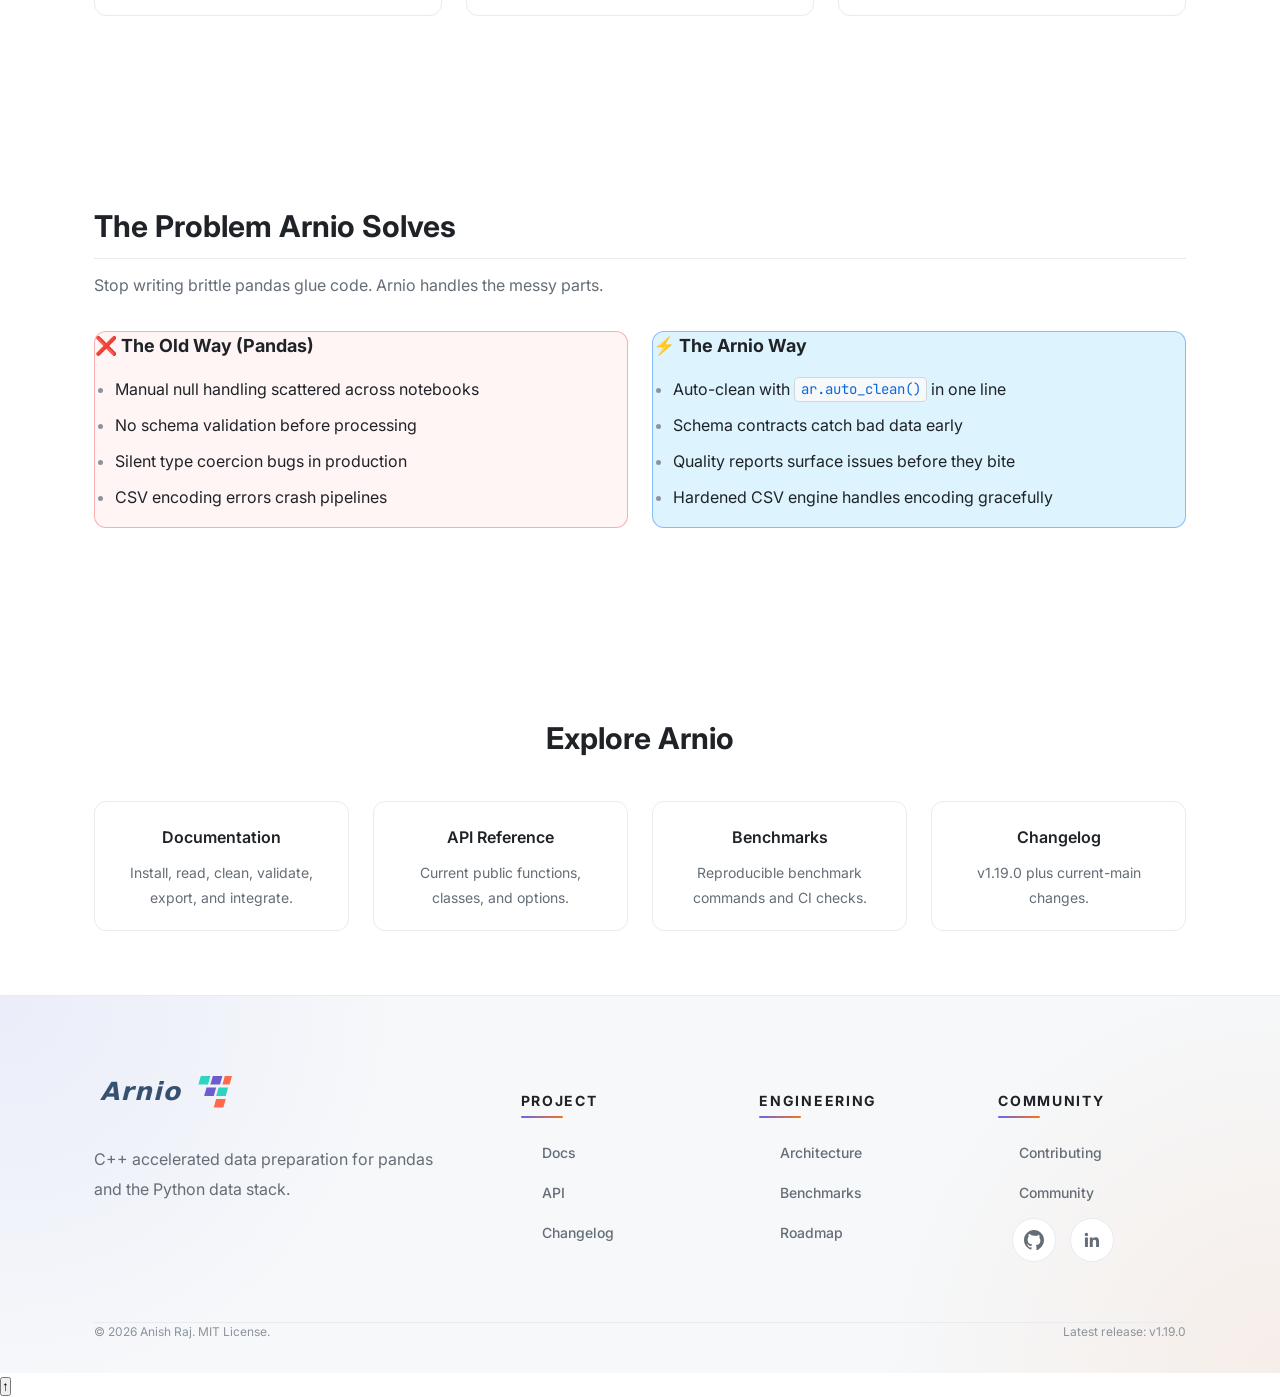
==== commit 5b80e6cc: "fix: make navbar text colors responsive to light/dark mode" ====
--- a/website/index.html
+++ b/website/index.html
@@ -6,11 +6,11 @@
   <title>Arnio — Production Data Preparation for Python</title>
   <meta name="description" content="Arnio is a C++ accelerated Python library for CSV parsing, data cleaning, quality profiling, schema validation, and pandas/Arrow/DuckDB workflows.">
   <link rel="icon" type="image/svg+xml" href="favicon.svg">
-  <link rel="stylesheet" href="css/variables.css?v=20260618-2">
-  <link rel="stylesheet" href="css/base.css?v=20260618-2">
-  <link rel="stylesheet" href="css/layout.css?v=20260618-2">
-  <link rel="stylesheet" href="css/components.css?v=20260618-2">
-  <link rel="stylesheet" href="css/pages.css?v=20260618-2">
+  <link rel="stylesheet" href="css/variables.css?v=20260618-3">
+  <link rel="stylesheet" href="css/base.css?v=20260618-3">
+  <link rel="stylesheet" href="css/layout.css?v=20260618-3">
+  <link rel="stylesheet" href="css/components.css?v=20260618-3">
+  <link rel="stylesheet" href="css/pages.css?v=20260618-3">
   <script src="js/theme.js"></script>
   <meta property="og:type" content="website">
   <meta property="og:url" content="https://arnio.vercel.app/">
--- a/website/css/variables.css
+++ b/website/css/variables.css
@@ -7,6 +7,11 @@
   --color-bg:              #ffffff;
   --color-bg-alt:          #f6f8fa;
   --color-nav-bg:          rgba(255, 255, 255, 0.6);
+  --color-nav-link:        #656d76;
+  --color-nav-link-hover:  #1f2328;
+  --color-nav-pill:        rgba(0, 0, 0, 0.05);
+  --color-nav-pill-active: rgba(0, 0, 0, 0.08);
+  --color-nav-border:      rgba(0, 0, 0, 0.08);
   --color-surface:         #f6f8fa;
   --color-surface-hover:   #eaeef2;
   --color-border:          #d0d7de;
@@ -115,6 +120,11 @@
   --color-bg:              #0d1117;
   --color-bg-alt:          #010409;
   --color-nav-bg:          rgba(10, 10, 12, 0.7);
+  --color-nav-link:        #94a3b8;
+  --color-nav-link-hover:  #ffffff;
+  --color-nav-pill:        rgba(255, 255, 255, 0.05);
+  --color-nav-pill-active: rgba(255, 255, 255, 0.1);
+  --color-nav-border:      rgba(255, 255, 255, 0.08);
   --color-surface:         #161b22;
   --color-surface-hover:   #1c2129;
   --color-border:          #30363d;
--- a/website/css/components.css
+++ b/website/css/components.css
@@ -14,7 +14,7 @@
   background: var(--color-nav-bg);
   backdrop-filter: blur(16px);
   -webkit-backdrop-filter: blur(16px);
-  border: 1px solid rgba(255, 255, 255, 0.08);
+  border: 1px solid var(--color-nav-border);
   border-radius: var(--radius-full);
   box-shadow: var(--shadow-lg);
   z-index: 1000;
@@ -71,7 +71,7 @@
   padding: var(--space-2) var(--space-3);
   font-size: 0.875rem;
   font-weight: 500;
-  color: #94a3b8;
+  color: var(--color-nav-link);
   text-decoration: none;
   border-radius: var(--radius-full);
   transition: all 0.3s cubic-bezier(0.4, 0, 0.2, 1);
@@ -80,15 +80,15 @@
 
 .nav-links a:hover,
 .nav-links a:focus-visible {
-  color: #ffffff;
-  background: rgba(255, 255, 255, 0.05);
+  color: var(--color-nav-link-hover);
+  background: var(--color-nav-pill);
   text-decoration: none;
   transform: translateY(-1px);
 }
 
 .nav-links a.active {
-  color: #ffffff;
-  background: rgba(255, 255, 255, 0.1);
+  color: var(--color-nav-link-hover);
+  background: var(--color-nav-pill-active);
   font-weight: 500;
 }
 
@@ -106,18 +106,18 @@
   gap: var(--space-2);
   padding: var(--space-2) var(--space-3);
   font-size: 0.875rem;
-  color: #94a3b8;
+  color: var(--color-nav-link);
   border-radius: var(--radius-full);
   text-decoration: none;
   transition: all 0.3s cubic-bezier(0.4, 0, 0.2, 1);
-  border: 1px solid rgba(255, 255, 255, 0.08);
-  background: var(--color-surface);
+  border: 1px solid var(--color-nav-border);
+  background: var(--color-nav-pill);
 }
 
 .nav-github:hover,
 .nav-discord:hover {
-  color: #ffffff;
-  background: var(--color-surface);
+  color: var(--color-nav-link-hover);
+  background: var(--color-nav-pill-active);
   text-decoration: none;
   transform: scale(1.02);
 }
@@ -167,10 +167,10 @@
 }
 
 .theme-toggle:hover {
-  color: #ffffff;
-  border-color: rgba(255, 255, 255, 0.2);
-  background: rgba(255, 255, 255, 0.05);
-  box-shadow: 0 0 10px rgba(255, 255, 255, 0.1);
+  color: var(--color-nav-link-hover);
+  border-color: var(--color-nav-border);
+  background: var(--color-nav-pill);
+  box-shadow: 0 0 10px var(--color-nav-pill);
   transform: scale(1.02);
 }
 
@@ -194,13 +194,13 @@
   left: 0;
   right: 0;
   bottom: 0;
-  background: rgba(10, 10, 12, 0.7);
+  background: var(--color-nav-bg);
   backdrop-filter: blur(16px);
   -webkit-backdrop-filter: blur(16px);
   z-index: 999;
   overflow-y: auto;
   padding: var(--space-6);
-  border-top: 1px solid rgba(255, 255, 255, 0.08);
+  border-top: 1px solid var(--color-nav-border);
 }
 
 .mobile-menu.open {
@@ -219,7 +219,7 @@
   padding: var(--space-3) var(--space-4);
   font-size: var(--font-size-md);
   font-weight: 500;
-  color: #94a3b8;
+  color: var(--color-nav-link);
   text-decoration: none;
   border-radius: var(--radius-full);
   transition: all 0.3s cubic-bezier(0.4, 0, 0.2, 1);
@@ -244,8 +244,8 @@
 .mobile-menu a:hover,
 .mobile-menu a:focus-visible,
 .mobile-menu a.active {
-  color: #ffffff;
-  background: rgba(255, 255, 255, 0.05);
+  color: var(--color-nav-link-hover);
+  background: var(--color-nav-pill);
   transform: translateX(4px);
 }
 
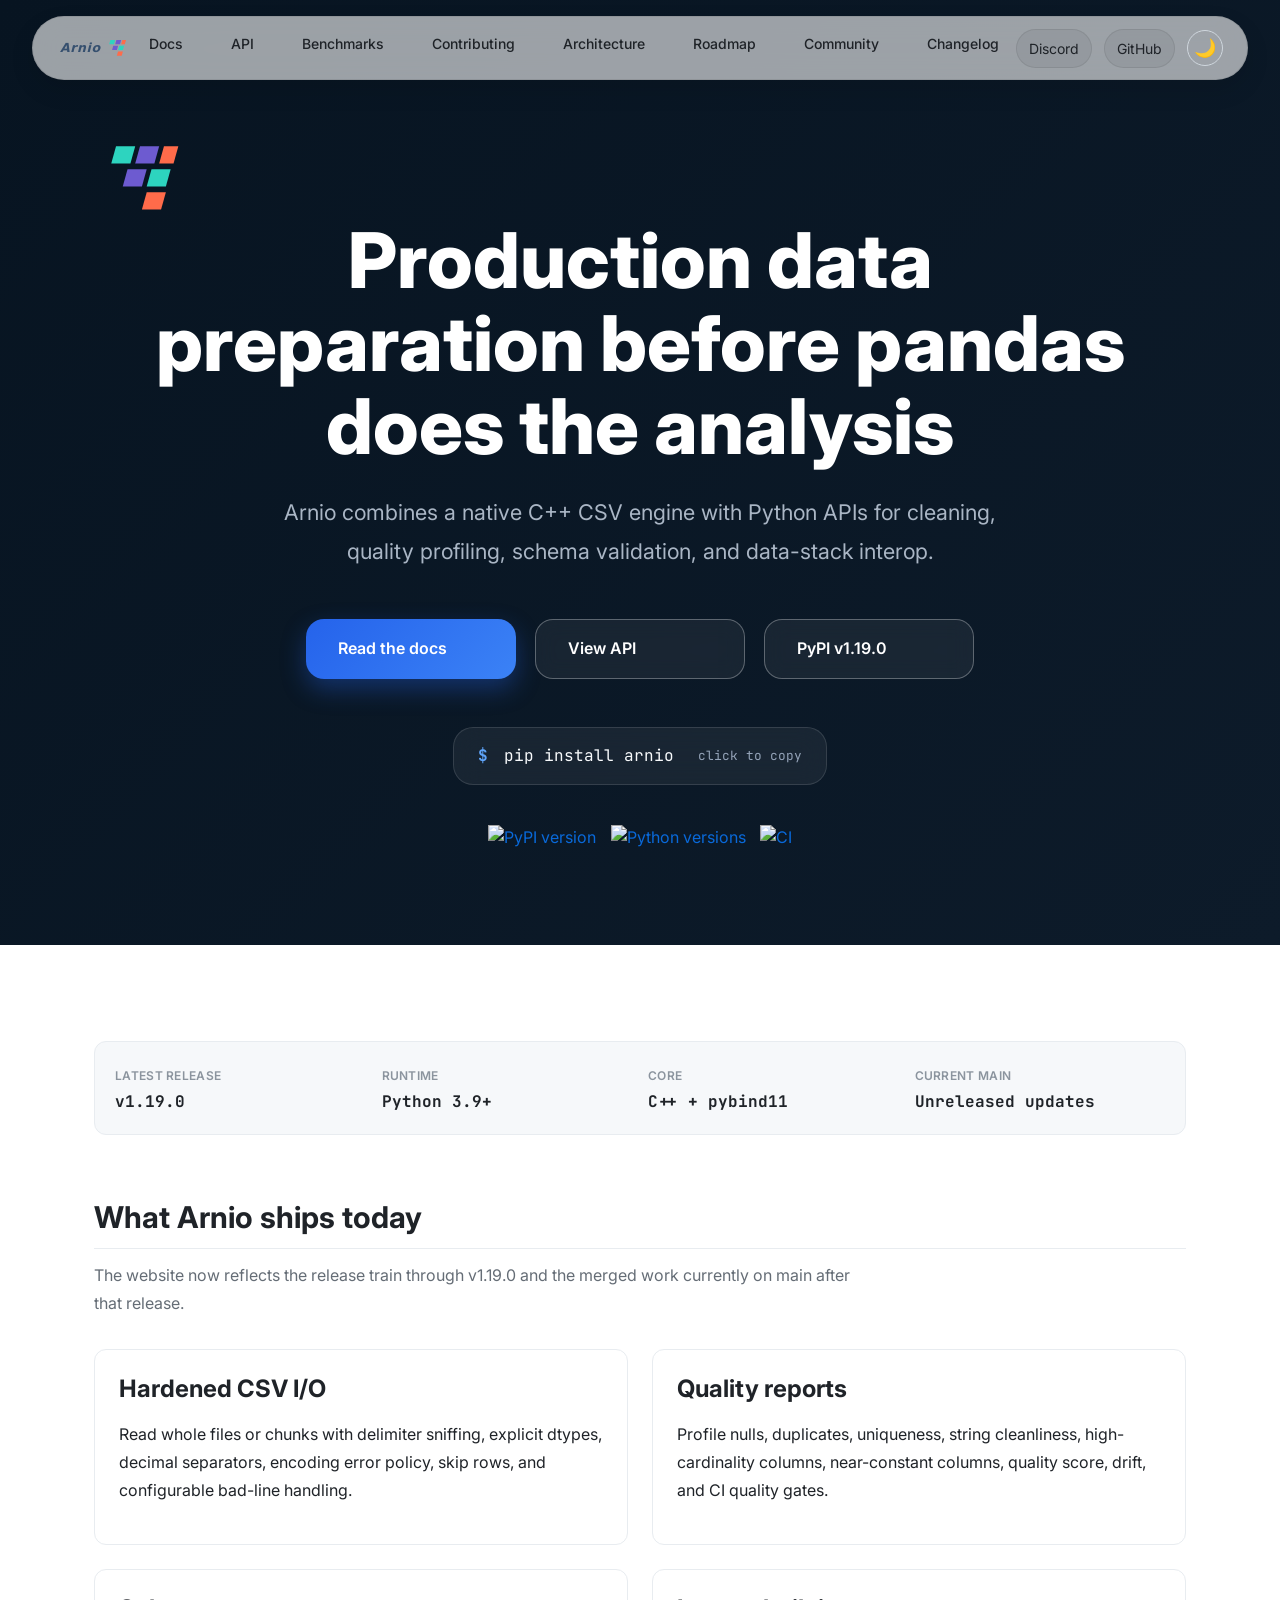
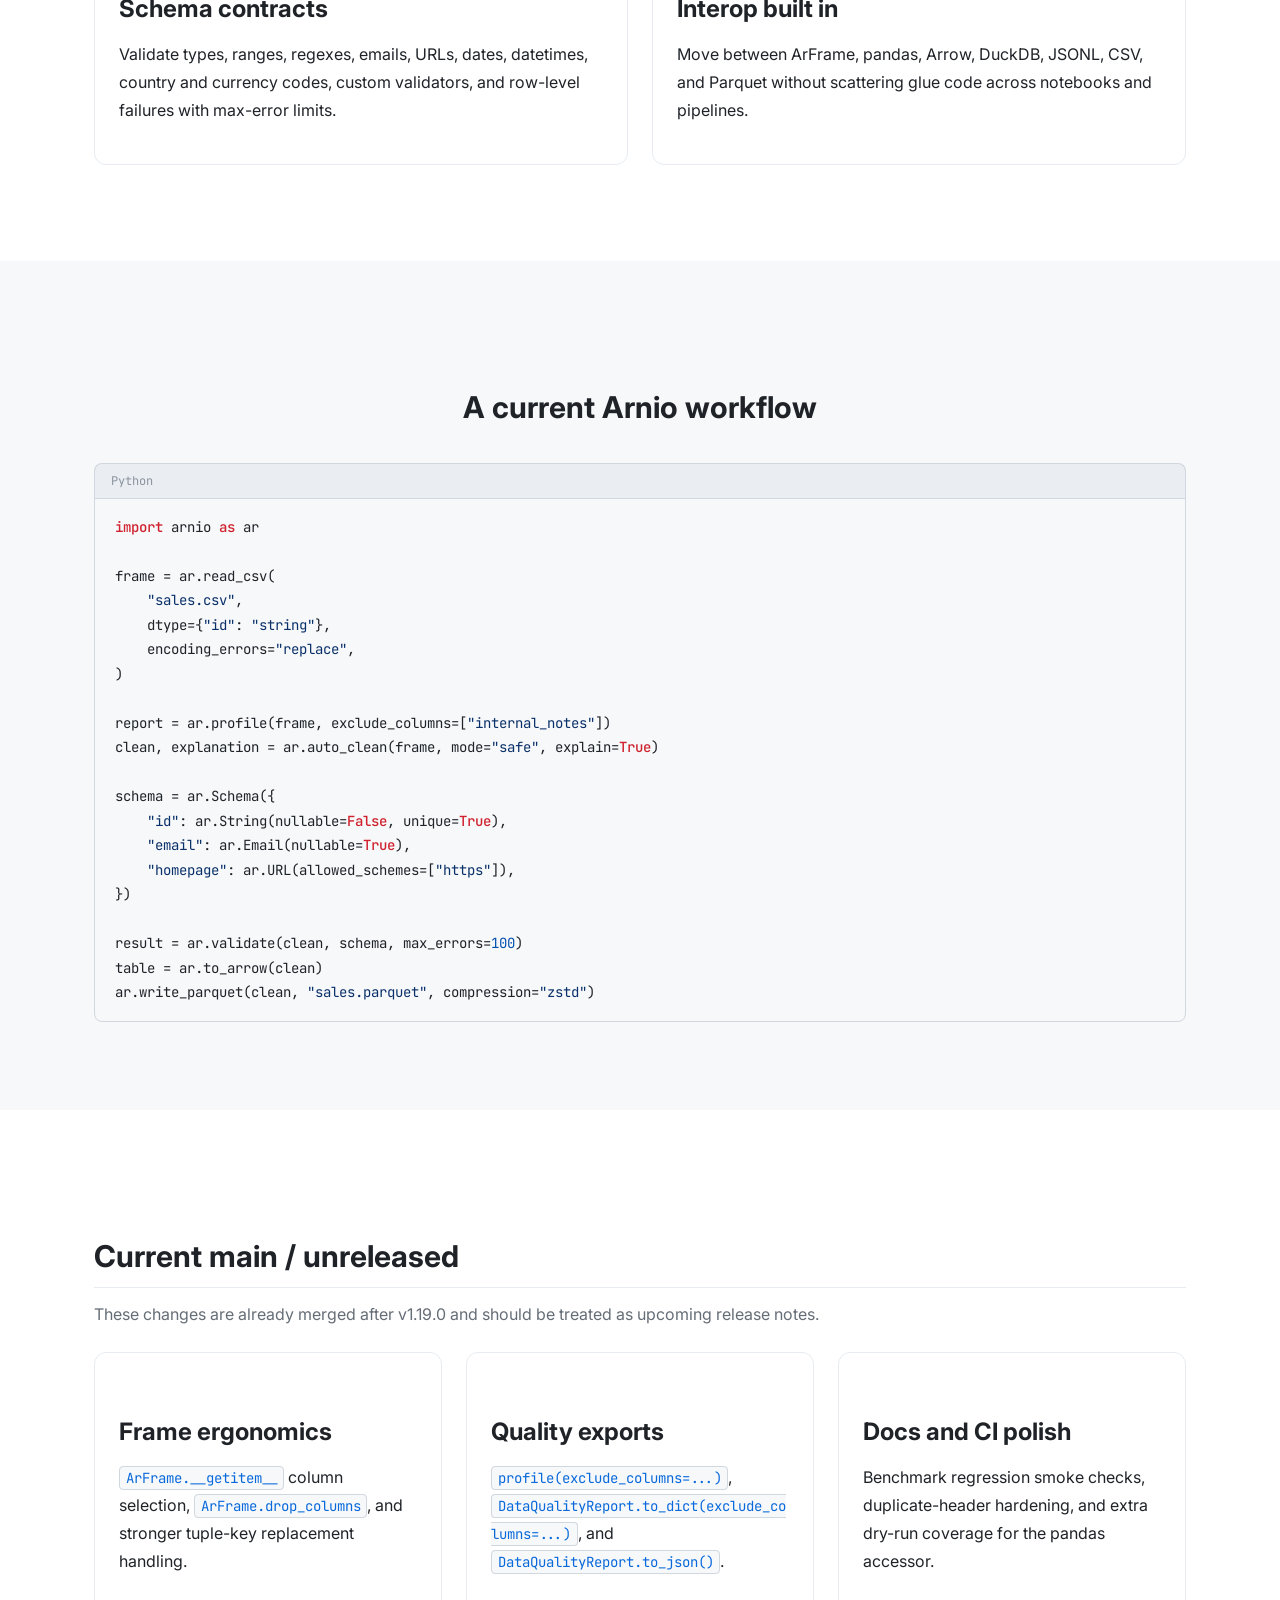
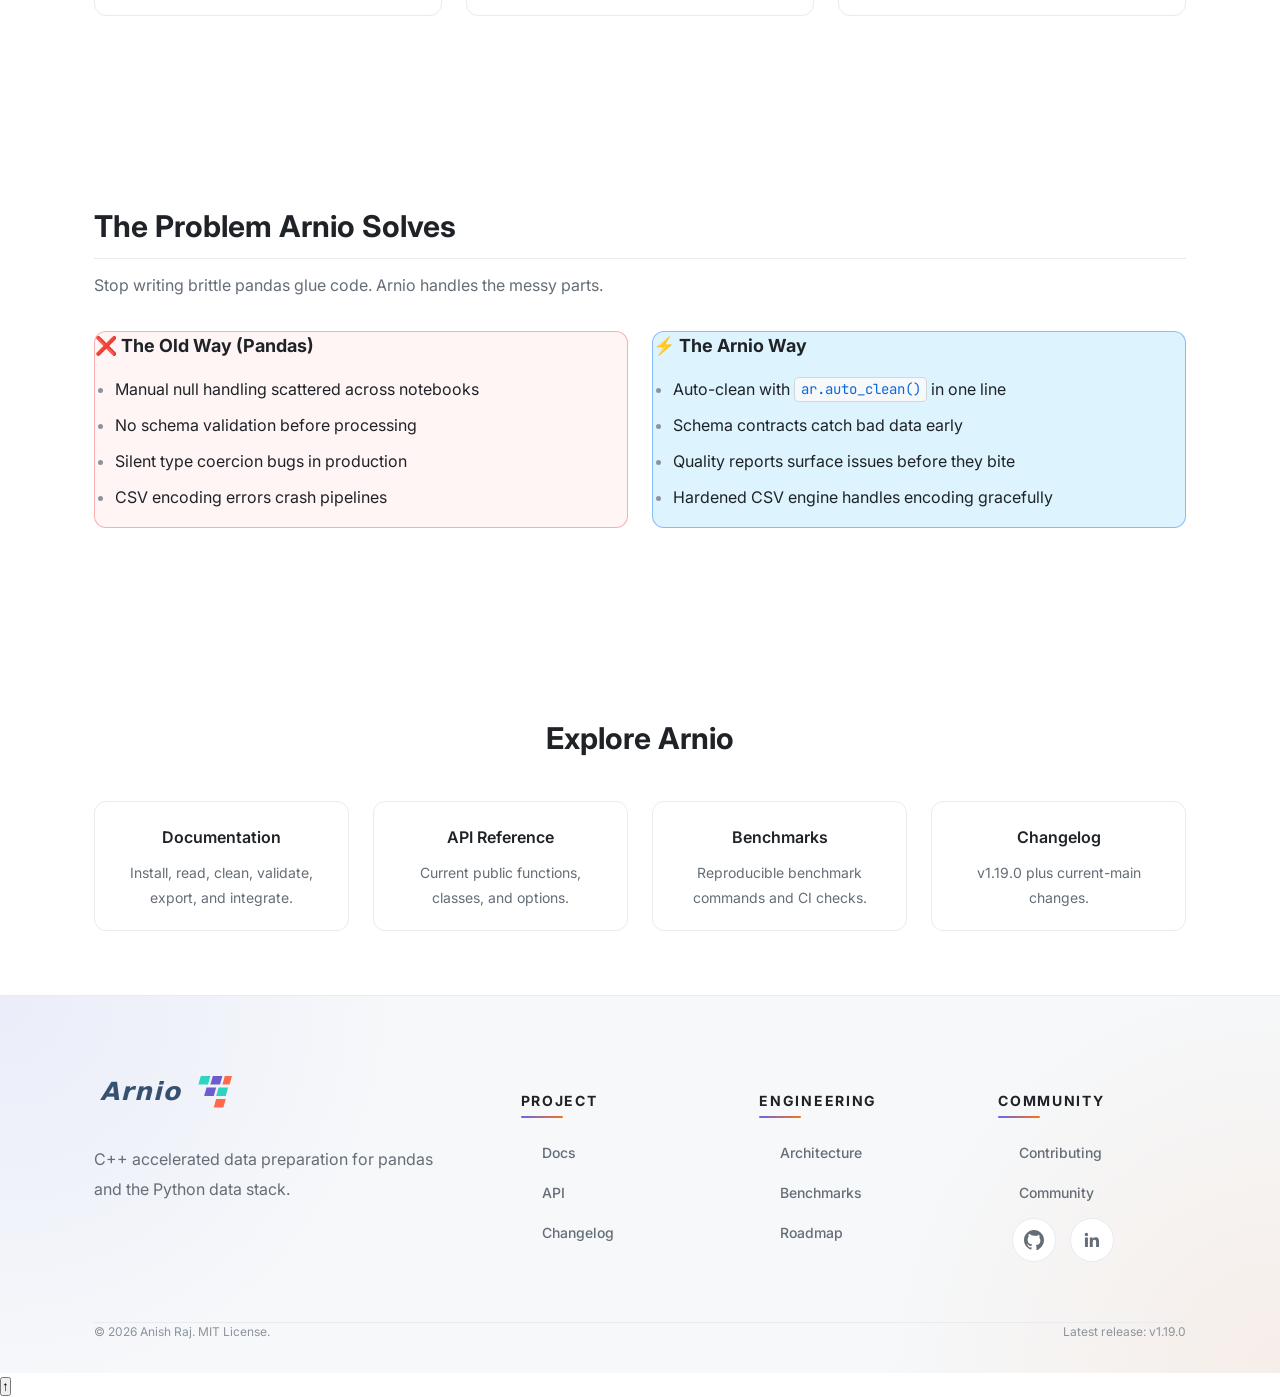
==== commit b19911fd: "style: fashionably dark icons and text for light mode navbar" ====
--- a/website/index.html
+++ b/website/index.html
@@ -6,11 +6,11 @@
   <title>Arnio — Production Data Preparation for Python</title>
   <meta name="description" content="Arnio is a C++ accelerated Python library for CSV parsing, data cleaning, quality profiling, schema validation, and pandas/Arrow/DuckDB workflows.">
   <link rel="icon" type="image/svg+xml" href="favicon.svg">
-  <link rel="stylesheet" href="css/variables.css?v=20260618-3">
-  <link rel="stylesheet" href="css/base.css?v=20260618-3">
-  <link rel="stylesheet" href="css/layout.css?v=20260618-3">
-  <link rel="stylesheet" href="css/components.css?v=20260618-3">
-  <link rel="stylesheet" href="css/pages.css?v=20260618-3">
+  <link rel="stylesheet" href="css/variables.css?v=20260618-4">
+  <link rel="stylesheet" href="css/base.css?v=20260618-4">
+  <link rel="stylesheet" href="css/layout.css?v=20260618-4">
+  <link rel="stylesheet" href="css/components.css?v=20260618-4">
+  <link rel="stylesheet" href="css/pages.css?v=20260618-4">
   <script src="js/theme.js"></script>
   <meta property="og:type" content="website">
   <meta property="og:url" content="https://arnio.vercel.app/">
--- a/website/css/variables.css
+++ b/website/css/variables.css
@@ -7,8 +7,8 @@
   --color-bg:              #ffffff;
   --color-bg-alt:          #f6f8fa;
   --color-nav-bg:          rgba(255, 255, 255, 0.6);
-  --color-nav-link:        #656d76;
-  --color-nav-link-hover:  #1f2328;
+  --color-nav-link:        #1f2328;
+  --color-nav-link-hover:  #000000;
   --color-nav-pill:        rgba(0, 0, 0, 0.05);
   --color-nav-pill-active: rgba(0, 0, 0, 0.08);
   --color-nav-border:      rgba(0, 0, 0, 0.08);
--- a/website/css/components.css
+++ b/website/css/components.css
@@ -154,7 +154,7 @@
 .theme-toggle {
   background: none;
   border: 1px solid var(--color-border);
-  color: var(--color-text-secondary);
+  color: var(--color-nav-link);
   width: 36px;
   height: 36px;
   border-radius: var(--radius-full);
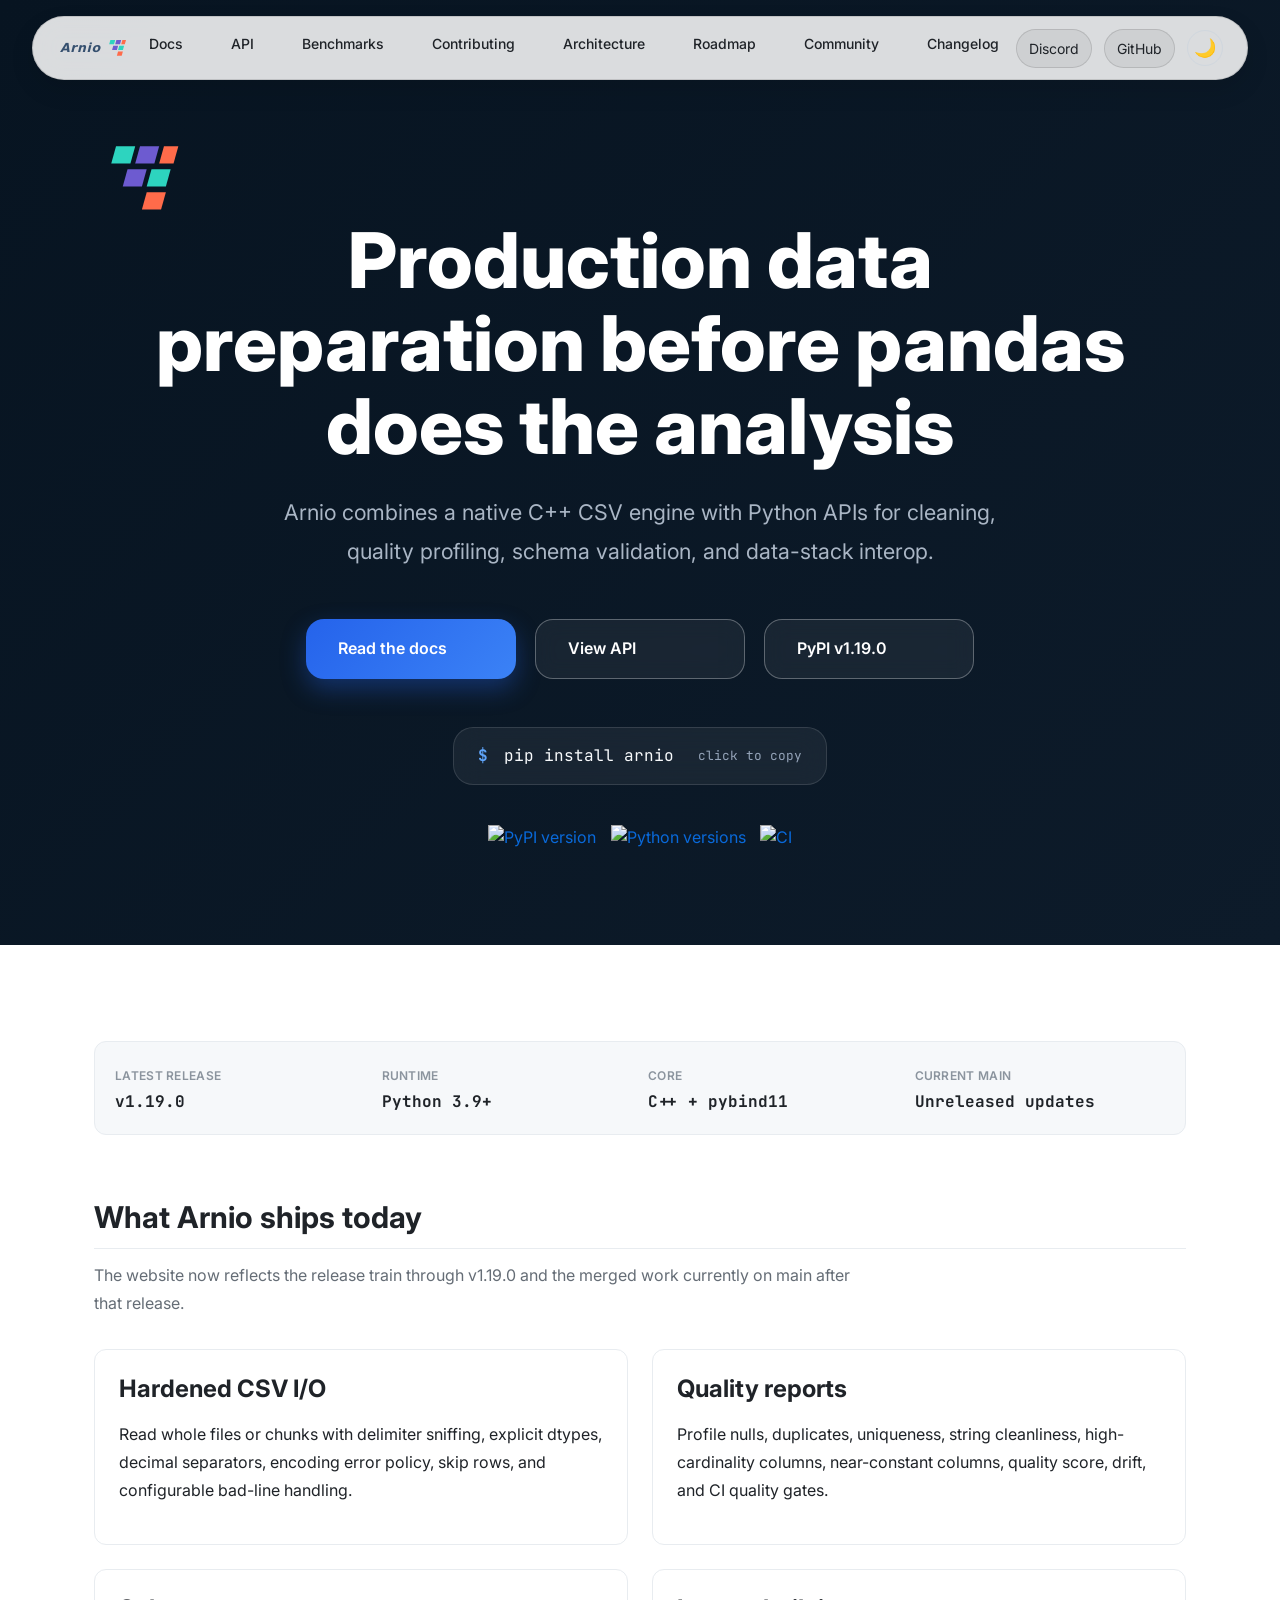
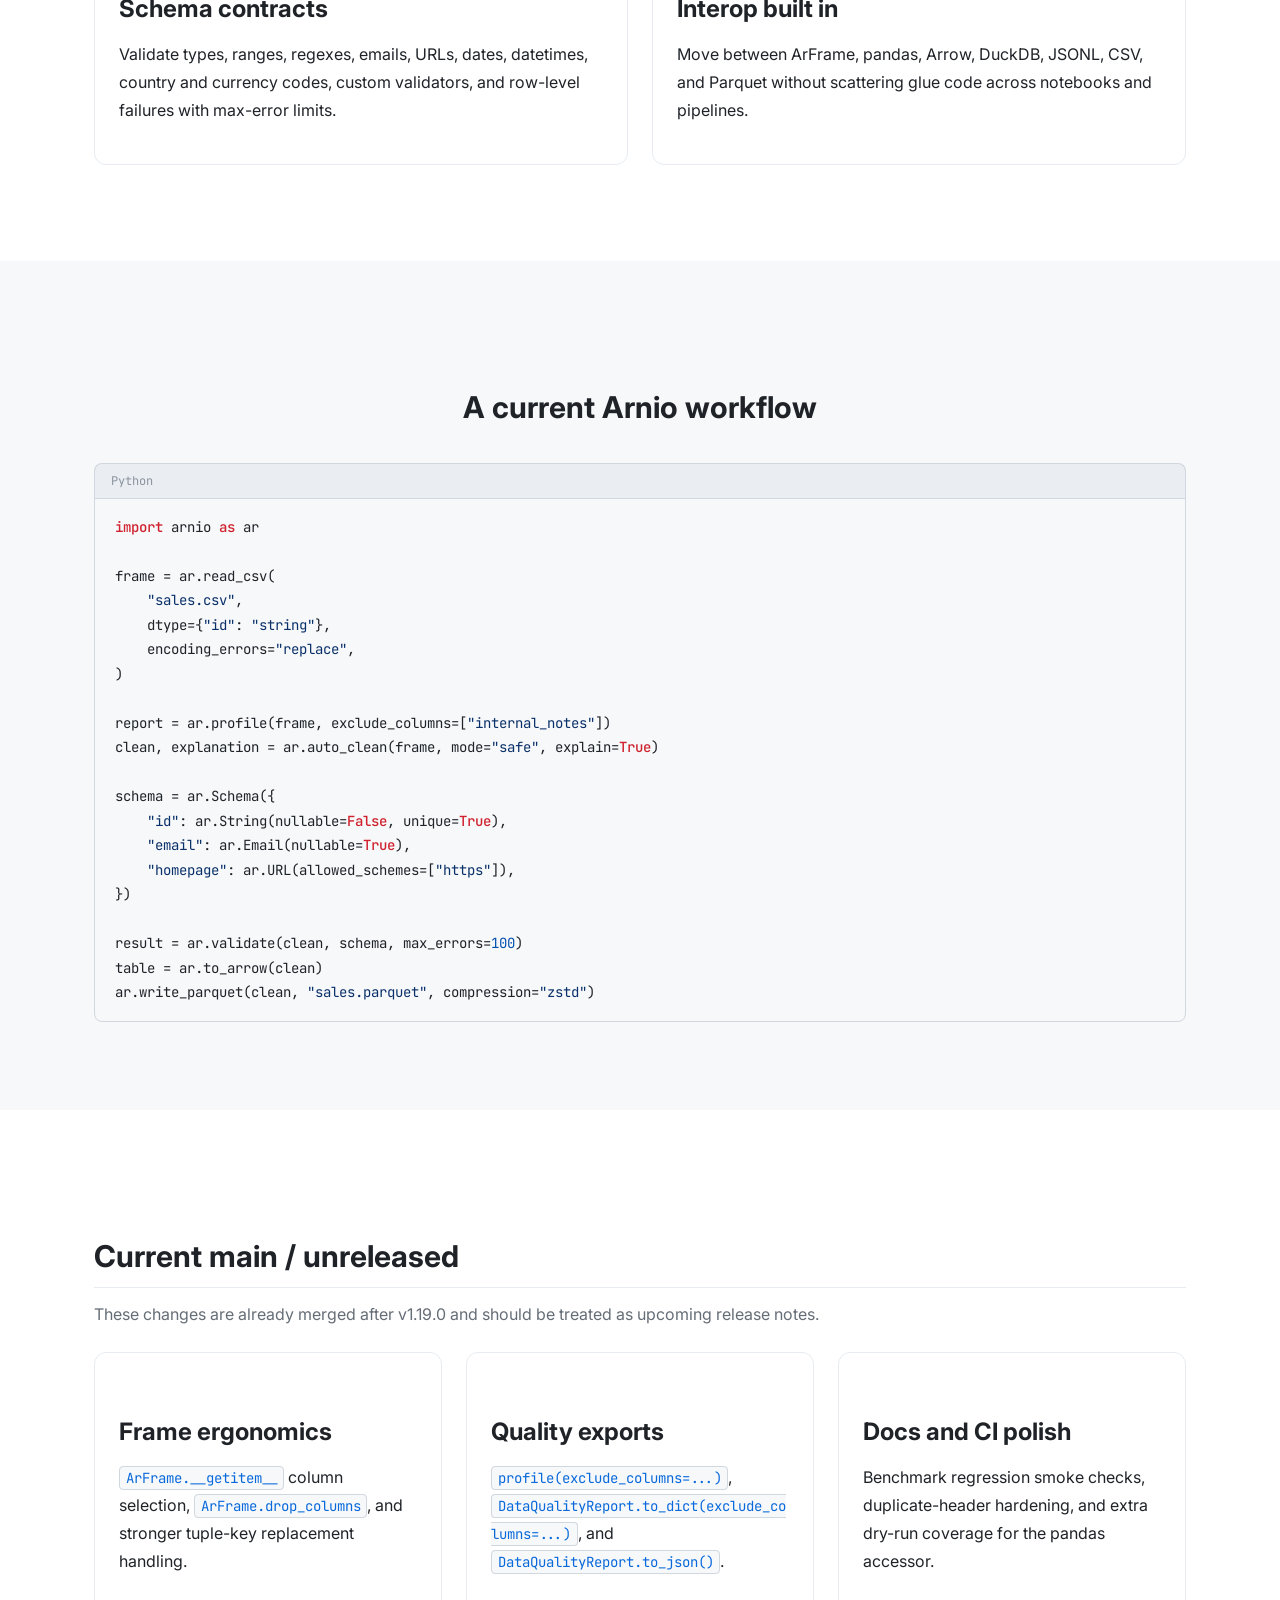
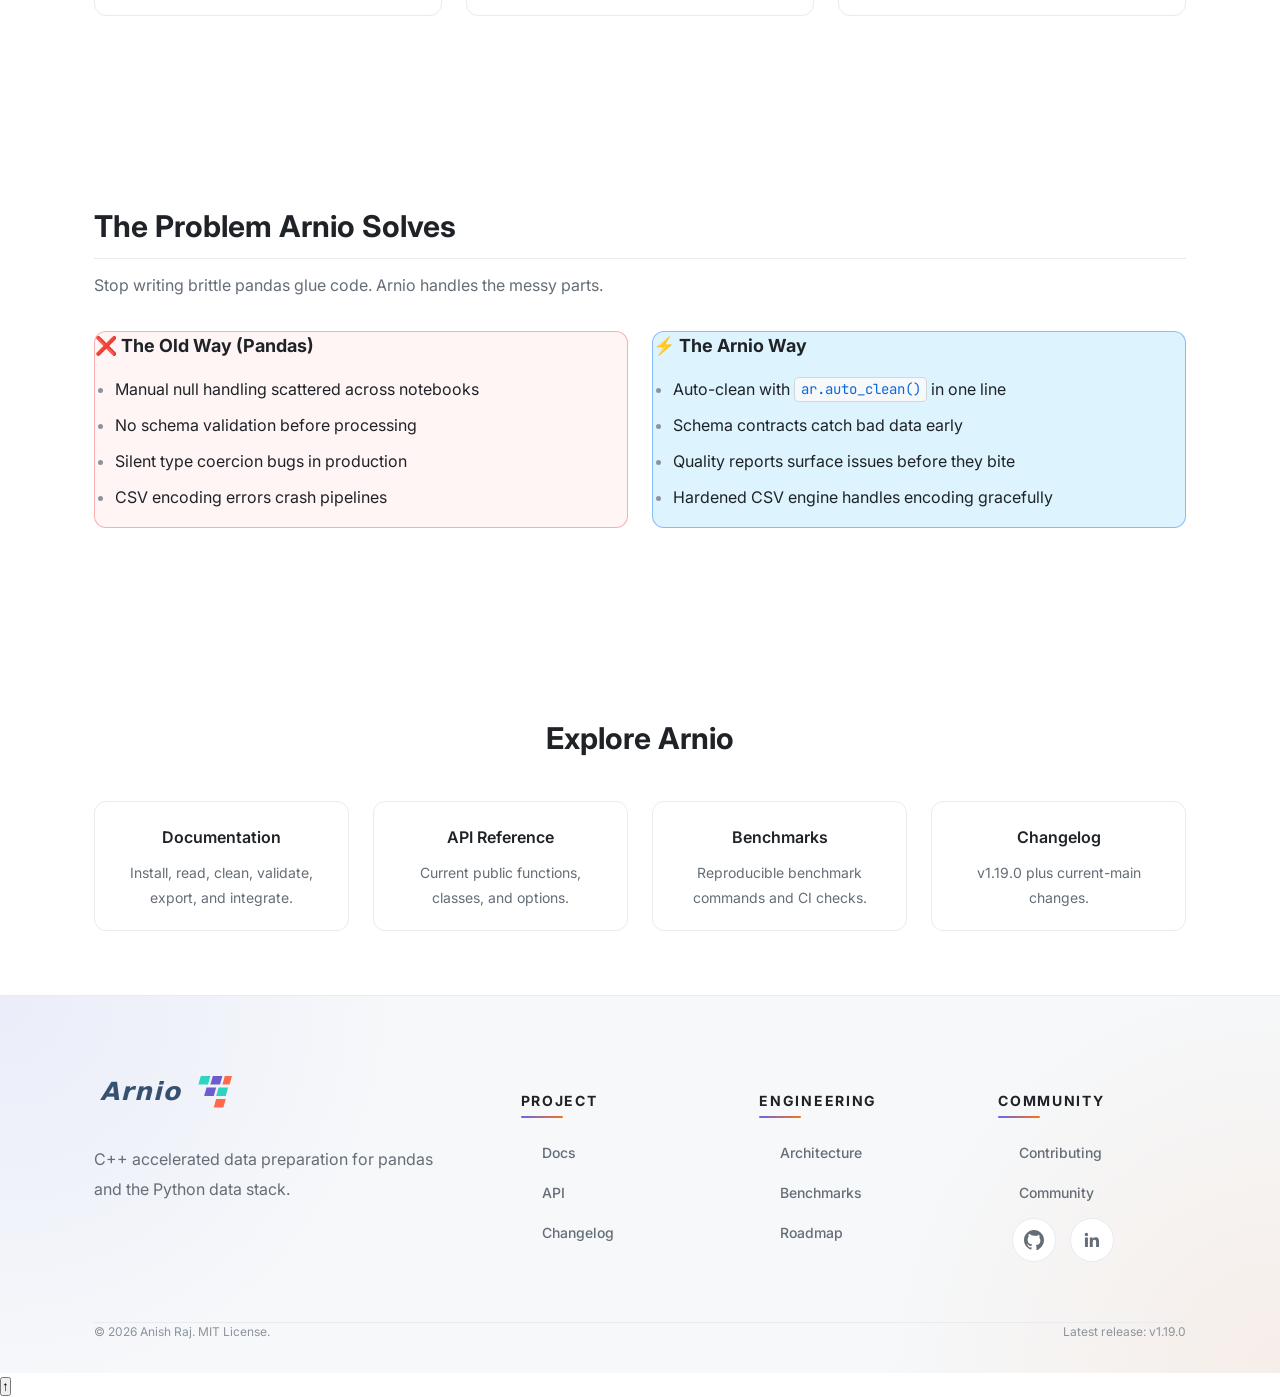
==== commit cf2f666f: "style: increase light mode navbar opacity and border contrast for better visibility" ====
--- a/website/index.html
+++ b/website/index.html
@@ -6,11 +6,11 @@
   <title>Arnio — Production Data Preparation for Python</title>
   <meta name="description" content="Arnio is a C++ accelerated Python library for CSV parsing, data cleaning, quality profiling, schema validation, and pandas/Arrow/DuckDB workflows.">
   <link rel="icon" type="image/svg+xml" href="favicon.svg">
-  <link rel="stylesheet" href="css/variables.css?v=20260618-4">
-  <link rel="stylesheet" href="css/base.css?v=20260618-4">
-  <link rel="stylesheet" href="css/layout.css?v=20260618-4">
-  <link rel="stylesheet" href="css/components.css?v=20260618-4">
-  <link rel="stylesheet" href="css/pages.css?v=20260618-4">
+  <link rel="stylesheet" href="css/variables.css?v=20260618-7">
+  <link rel="stylesheet" href="css/base.css?v=20260618-7">
+  <link rel="stylesheet" href="css/layout.css?v=20260618-7">
+  <link rel="stylesheet" href="css/components.css?v=20260618-7">
+  <link rel="stylesheet" href="css/pages.css?v=20260618-7">
   <script src="js/theme.js"></script>
   <meta property="og:type" content="website">
   <meta property="og:url" content="https://arnio.vercel.app/">
--- a/website/css/variables.css
+++ b/website/css/variables.css
@@ -6,12 +6,12 @@
   /* ── Color Palette (Light) ────────────────────────────── */
   --color-bg:              #ffffff;
   --color-bg-alt:          #f6f8fa;
-  --color-nav-bg:          rgba(255, 255, 255, 0.6);
+  --color-nav-bg:          rgba(255, 255, 255, 0.85);
   --color-nav-link:        #1f2328;
   --color-nav-link-hover:  #000000;
   --color-nav-pill:        rgba(0, 0, 0, 0.05);
   --color-nav-pill-active: rgba(0, 0, 0, 0.08);
-  --color-nav-border:      rgba(0, 0, 0, 0.08);
+  --color-nav-border:      rgba(0, 0, 0, 0.12);
   --color-surface:         #f6f8fa;
   --color-surface-hover:   #eaeef2;
   --color-border:          #d0d7de;
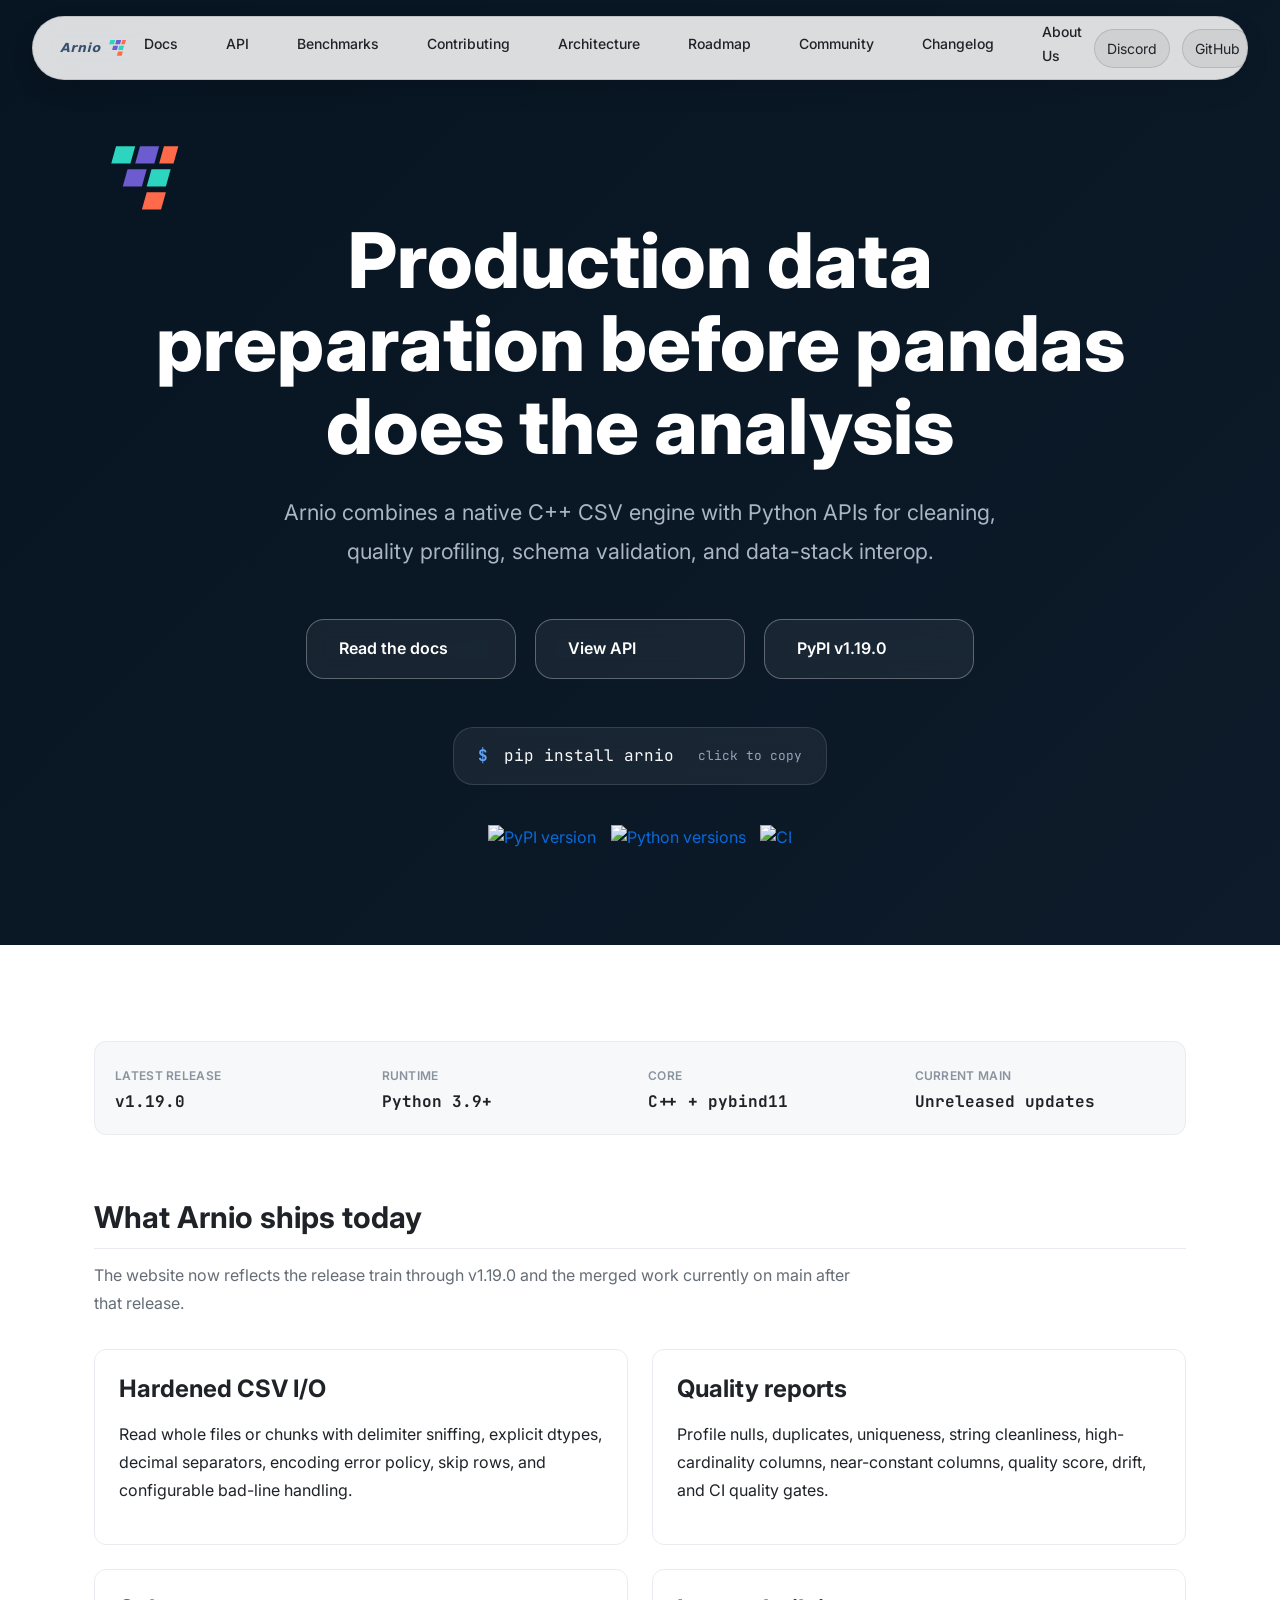
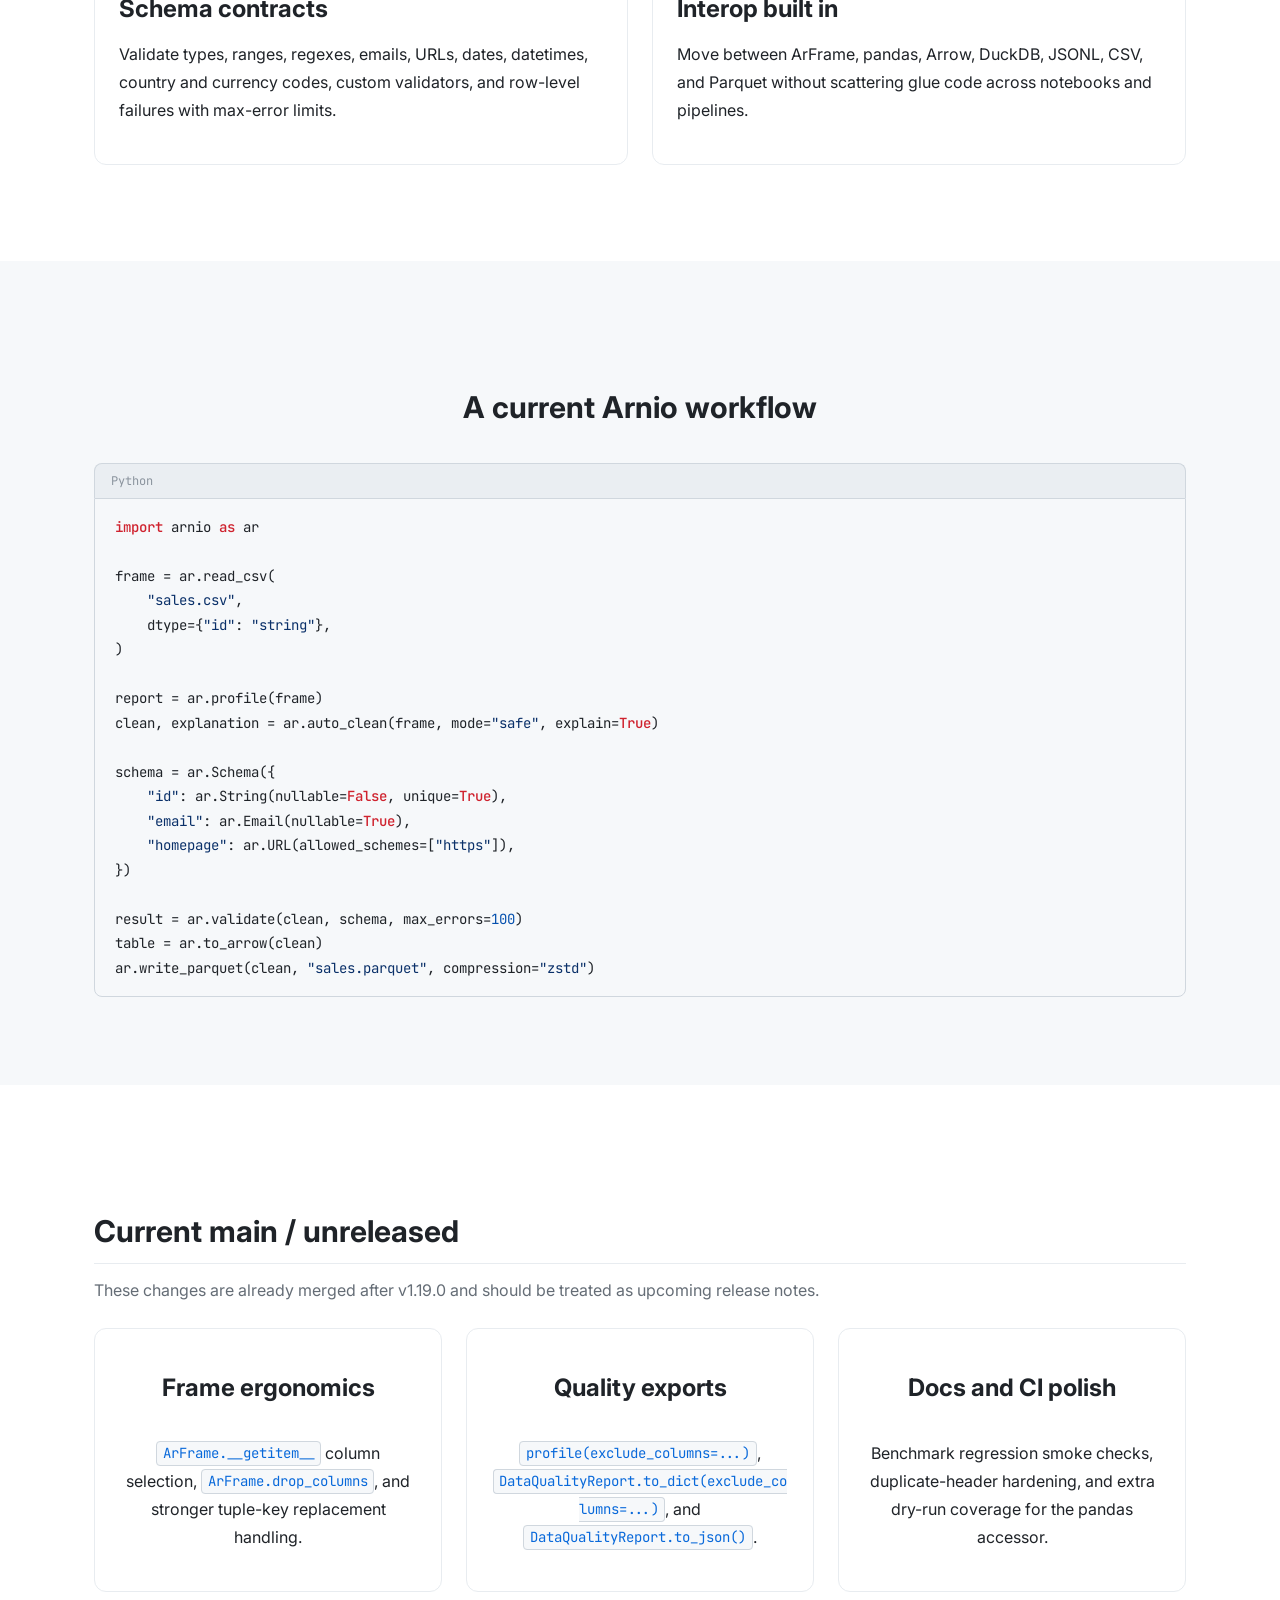
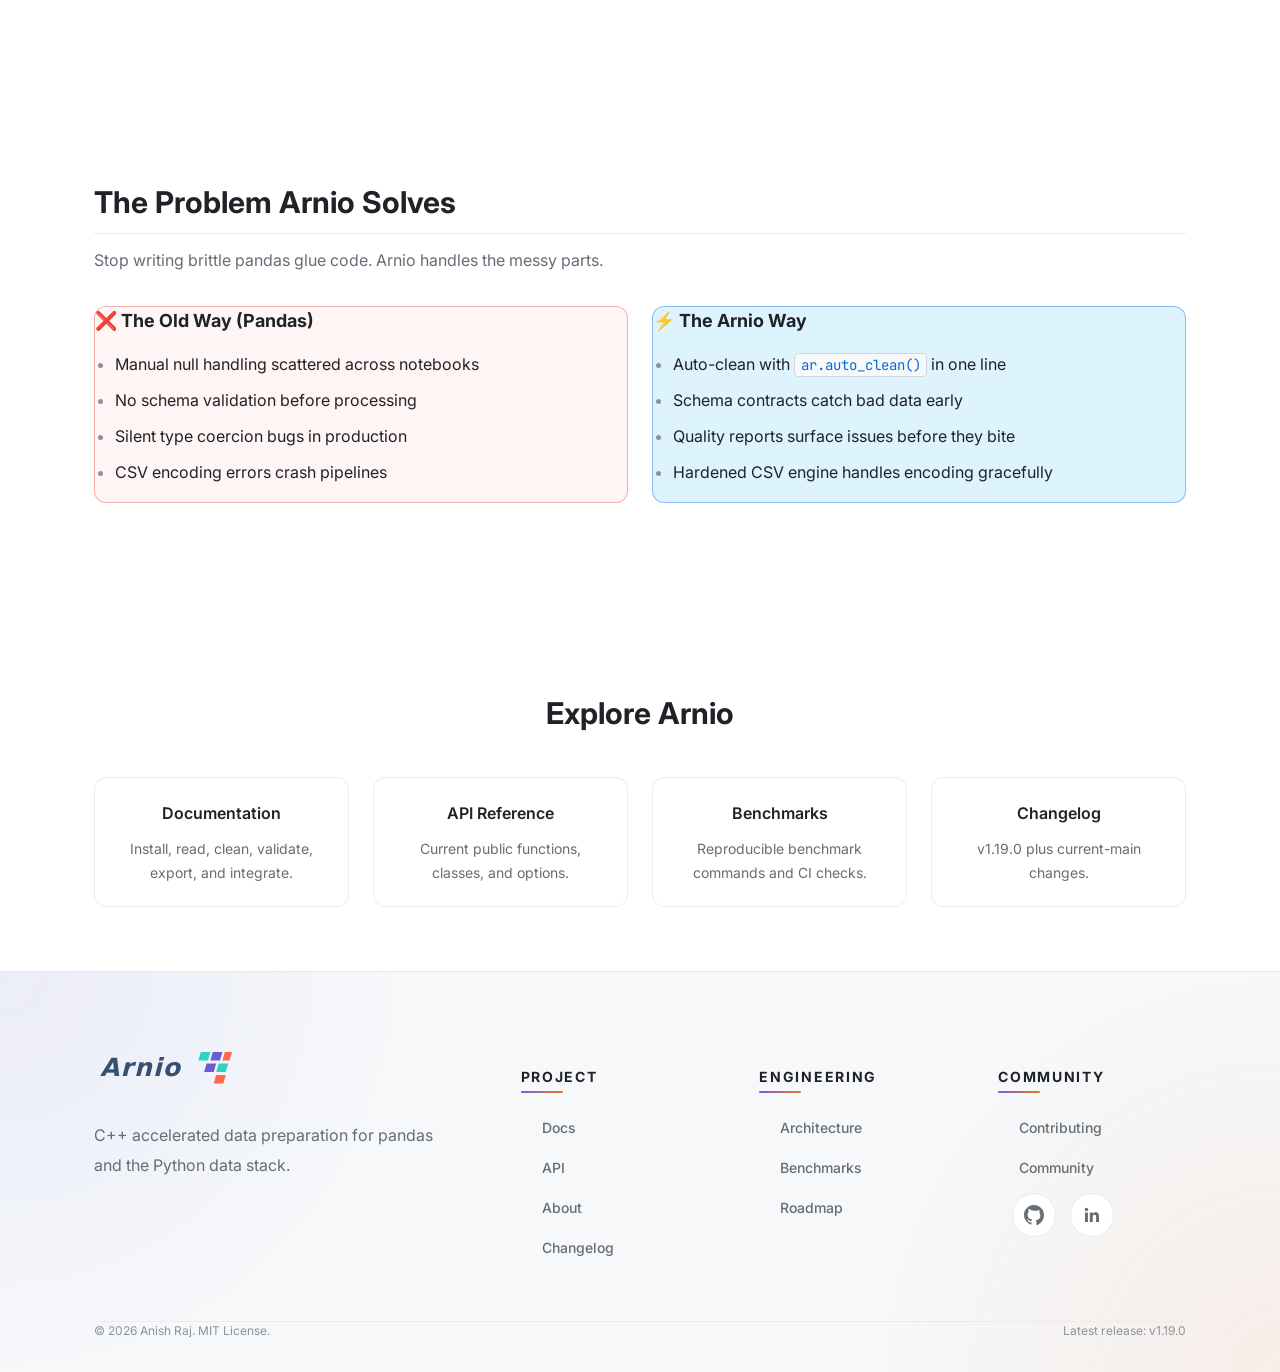
==== commit 23892f1d: "Merge pull request #2625 from sarv-tech/feat/premium-navbar Feat/premium navbar" ====
--- a/website/index.html
+++ b/website/index.html
@@ -36,6 +36,7 @@
         <li><a href="roadmap.html">Roadmap</a></li>
         <li><a href="community.html">Community</a></li>
         <li><a href="changelog.html">Changelog</a></li>
+        <li><a href="about.html">About Us</a></li>
       </ul>
       <div class="nav-actions">
         <a href="https://discord.gg/xsEw7r78M" class="nav-discord" target="_blank" rel="noopener" aria-label="Join Discord">Discord</a>
@@ -45,7 +46,7 @@
       </div>
     </div>
   </nav>
-  <div id="mobile-navigation" class="mobile-menu" aria-label="Mobile navigation">
+  <div id="mobile-navigation" class="mobile-menu" role="navigation" aria-label="Mobile navigation">
     <a href="index.html">Home</a><a href="docs.html">Documentation</a><a href="api.html">API Reference</a><a href="benchmarks.html">Benchmarks</a><a href="contributing.html">Contributing</a><a href="architecture.html">Architecture</a><a href="roadmap.html">Roadmap</a><a href="community.html">Community</a><a href="https://discord.gg/xsEw7r78M" target="_blank" rel="noopener">Discord</a><a href="changelog.html">Changelog</a>
   </div>
 
@@ -56,7 +57,7 @@
         <h1>Production data preparation before pandas does the analysis</h1>
         <p class="hero-subtitle">Arnio combines a native C++ CSV engine with Python APIs for cleaning, quality profiling, schema validation, and data-stack interop.</p>
         <div class="hero-actions">
-          <a href="docs.html" class="btn btn-primary btn-lg">Read the docs</a>
+          <a href="docs.html" class="btn btn-secondary btn-lg">Read the docs</a>
           <a href="api.html" class="btn btn-secondary btn-lg">View API</a>
           <a href="https://pypi.org/project/arnio/" class="btn btn-secondary btn-lg" target="_blank" rel="noopener">PyPI v1.19.0</a>
         </div>
@@ -81,7 +82,7 @@
         </div>
         <h2>What Arnio ships today</h2>
         <p class="section-lede">The website now reflects the release train through v1.19.0 and the merged work currently on main after that release.</p>
-        <div class="feature-list">
+        <div class="feature-list feature-list--animated" data-scroll-reveal>
           <article class="card">
             <h3>Hardened CSV I/O</h3>
             <p>Read whole files or chunks with delimiter sniffing, explicit dtypes, decimal separators, encoding error policy, skip rows, and configurable bad-line handling.</p>
@@ -112,10 +113,9 @@
 frame = ar.read_csv(
     "sales.csv",
     dtype={"id": "string"},
-    encoding_errors="replace",
 )
 
-report = ar.profile(frame, exclude_columns=["internal_notes"])
+report = ar.profile(frame)
 clean, explanation = ar.auto_clean(frame, mode="safe", explain=True)
 
 schema = ar.Schema({
@@ -136,9 +136,9 @@
         <h2>Current main / unreleased</h2>
         <p class="section-lede">These changes are already merged after v1.19.0 and should be treated as upcoming release notes.</p>
         <div class="grid grid-3">
-          <div class="card"><h3>Frame ergonomics</h3><p><code>ArFrame.__getitem__</code> column selection, <code>ArFrame.drop_columns</code>, and stronger tuple-key replacement handling.</p></div>
-          <div class="card"><h3>Quality exports</h3><p><code>profile(exclude_columns=...)</code>, <code>DataQualityReport.to_dict(exclude_columns=...)</code>, and <code>DataQualityReport.to_json()</code>.</p></div>
-          <div class="card"><h3>Docs and CI polish</h3><p>Benchmark regression smoke checks, duplicate-header hardening, and extra dry-run coverage for the pandas accessor.</p></div>
+          <div class="card home-card"><h3>Frame ergonomics</h3><p><code>ArFrame.__getitem__</code> column selection, <code>ArFrame.drop_columns</code>, and stronger tuple-key replacement handling.</p></div>
+          <div class="card home-card"><h3>Quality exports</h3><p><code>profile(exclude_columns=...)</code>, <code>DataQualityReport.to_dict(exclude_columns=...)</code>, and <code>DataQualityReport.to_json()</code>.</p></div>
+          <div class="card home-card"><h3>Docs and CI polish</h3><p>Benchmark regression smoke checks, duplicate-header hardening, and extra dry-run coverage for the pandas accessor.</p></div>
         </div>
       </div>
     </section>
@@ -187,7 +187,7 @@
     <div class="container">
       <div class="footer-grid">
         <div class="footer-brand"><img src="arnio-logo.svg" alt="Arnio" height="32" loading="lazy" decoding="async"><p>C++ accelerated data preparation for pandas and the Python data stack.</p></div>
-        <div><h4 class="footer-heading">Project</h4><ul class="footer-links"><li><a href="docs.html">Docs</a></li><li><a href="api.html">API</a></li><li><a href="changelog.html">Changelog</a></li></ul></div>
+        <div><h4 class="footer-heading">Project</h4><ul class="footer-links"><li><a href="docs.html">Docs</a></li><li><a href="api.html">API</a></li><li><a href="about.html">About</a></li><li><a href="changelog.html">Changelog</a></li></ul></div>
         <div><h4 class="footer-heading">Engineering</h4><ul class="footer-links"><li><a href="architecture.html">Architecture</a></li><li><a href="benchmarks.html">Benchmarks</a></li><li><a href="roadmap.html">Roadmap</a></li></ul></div>
         <div><h4 class="footer-heading">Community</h4><ul class="footer-links"><li><a href="contributing.html">Contributing</a></li><li><a href="community.html">Community</a></li>
          <li class="footer-socials">
@@ -210,5 +210,6 @@
   <script src="js/main.js" defer></script>
   <script src="js/code.js" defer></script>
   <script src="js/github.js" defer></script>
+  <script src="js/page-transition.js"></script>
 </body>
 </html>
--- a/website/css/components.css
+++ b/website/css/components.css
@@ -332,6 +332,49 @@
   font-size: var(--font-size-base);
 }
 
+/* ── Scroll To Top Button ─────────────────────────────── */
+
+.scroll-top-btn {
+  position: fixed;
+  right: var(--space-4);
+  bottom: var(--space-4);
+
+  width: 48px;
+  height: 48px;
+
+  border: 1px solid var(--color-border);
+  border-radius: var(--radius-full);
+
+  background: var(--color-bg);
+  color: var(--color-text);
+
+  cursor: pointer;
+  z-index: 900;
+
+  opacity: 0;
+  visibility: hidden;
+  pointer-events: none;
+
+  transition:
+    opacity var(--transition-fast),
+    background-color var(--transition-fast);
+}
+
+.scroll-top-btn.visible {
+  opacity: 1;
+  visibility: visible;
+  pointer-events: auto;
+}
+
+.scroll-top-btn:hover {
+  background: var(--color-surface);
+}
+
+.scroll-top-btn:focus-visible {
+  outline: 2px solid var(--color-accent);
+  outline-offset: 2px;
+}
+
 /* ── Cards ───────────────────────────────────────────────── */
 .card {
   background: var(--color-bg);
@@ -371,6 +414,15 @@
   border-radius: var(--radius-md);
   margin-bottom: var(--space-4);
   font-size: var(--font-size-xl);
+}
+
+.home-card {
+  text-align: center;
+}
+
+.home-card h3 {
+  margin-top: 20px;
+  padding-bottom: 20px;
 }
 
 /* ── Badges ──────────────────────────────────────────────── */
@@ -977,3 +1029,8 @@
     display:none;
   }
 }
+@media (min-width: 1200px) and (max-width: 1440px) {
+  .search-input {
+    width: 150px;
+  }
+}
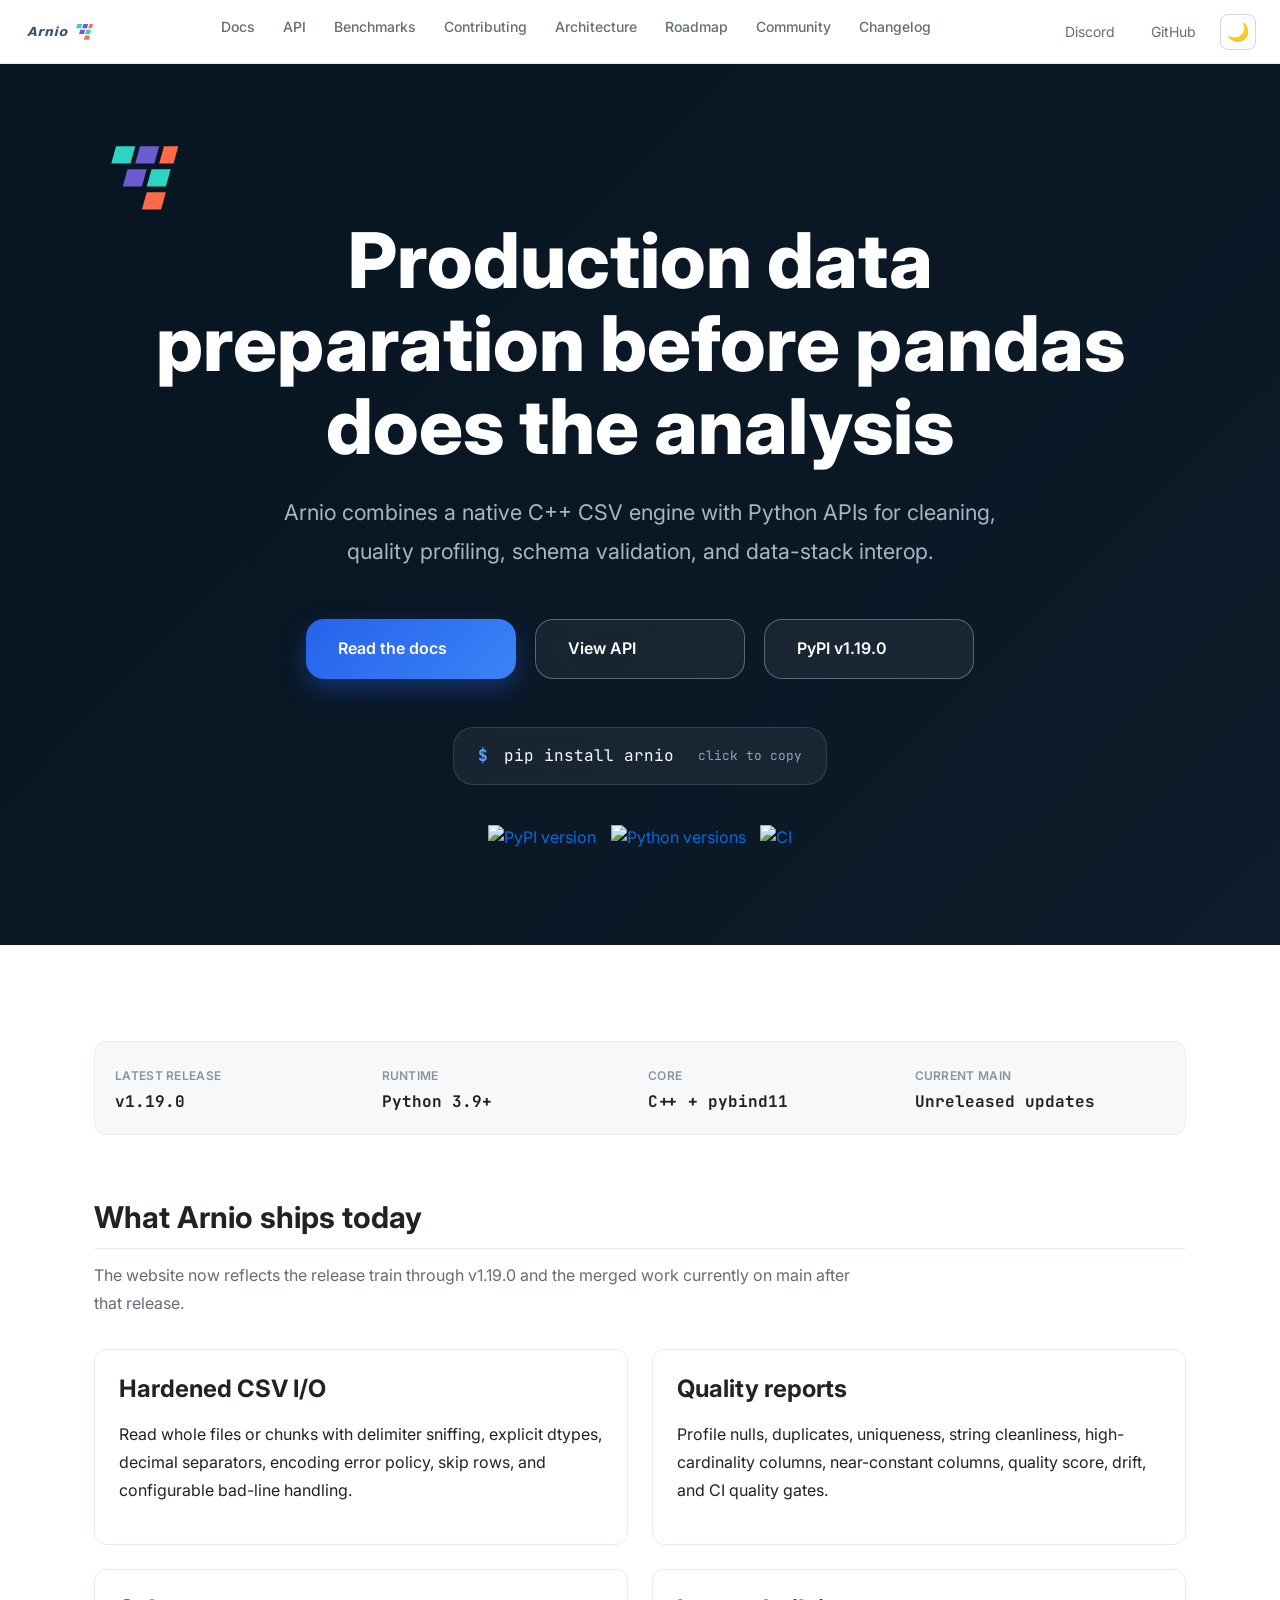
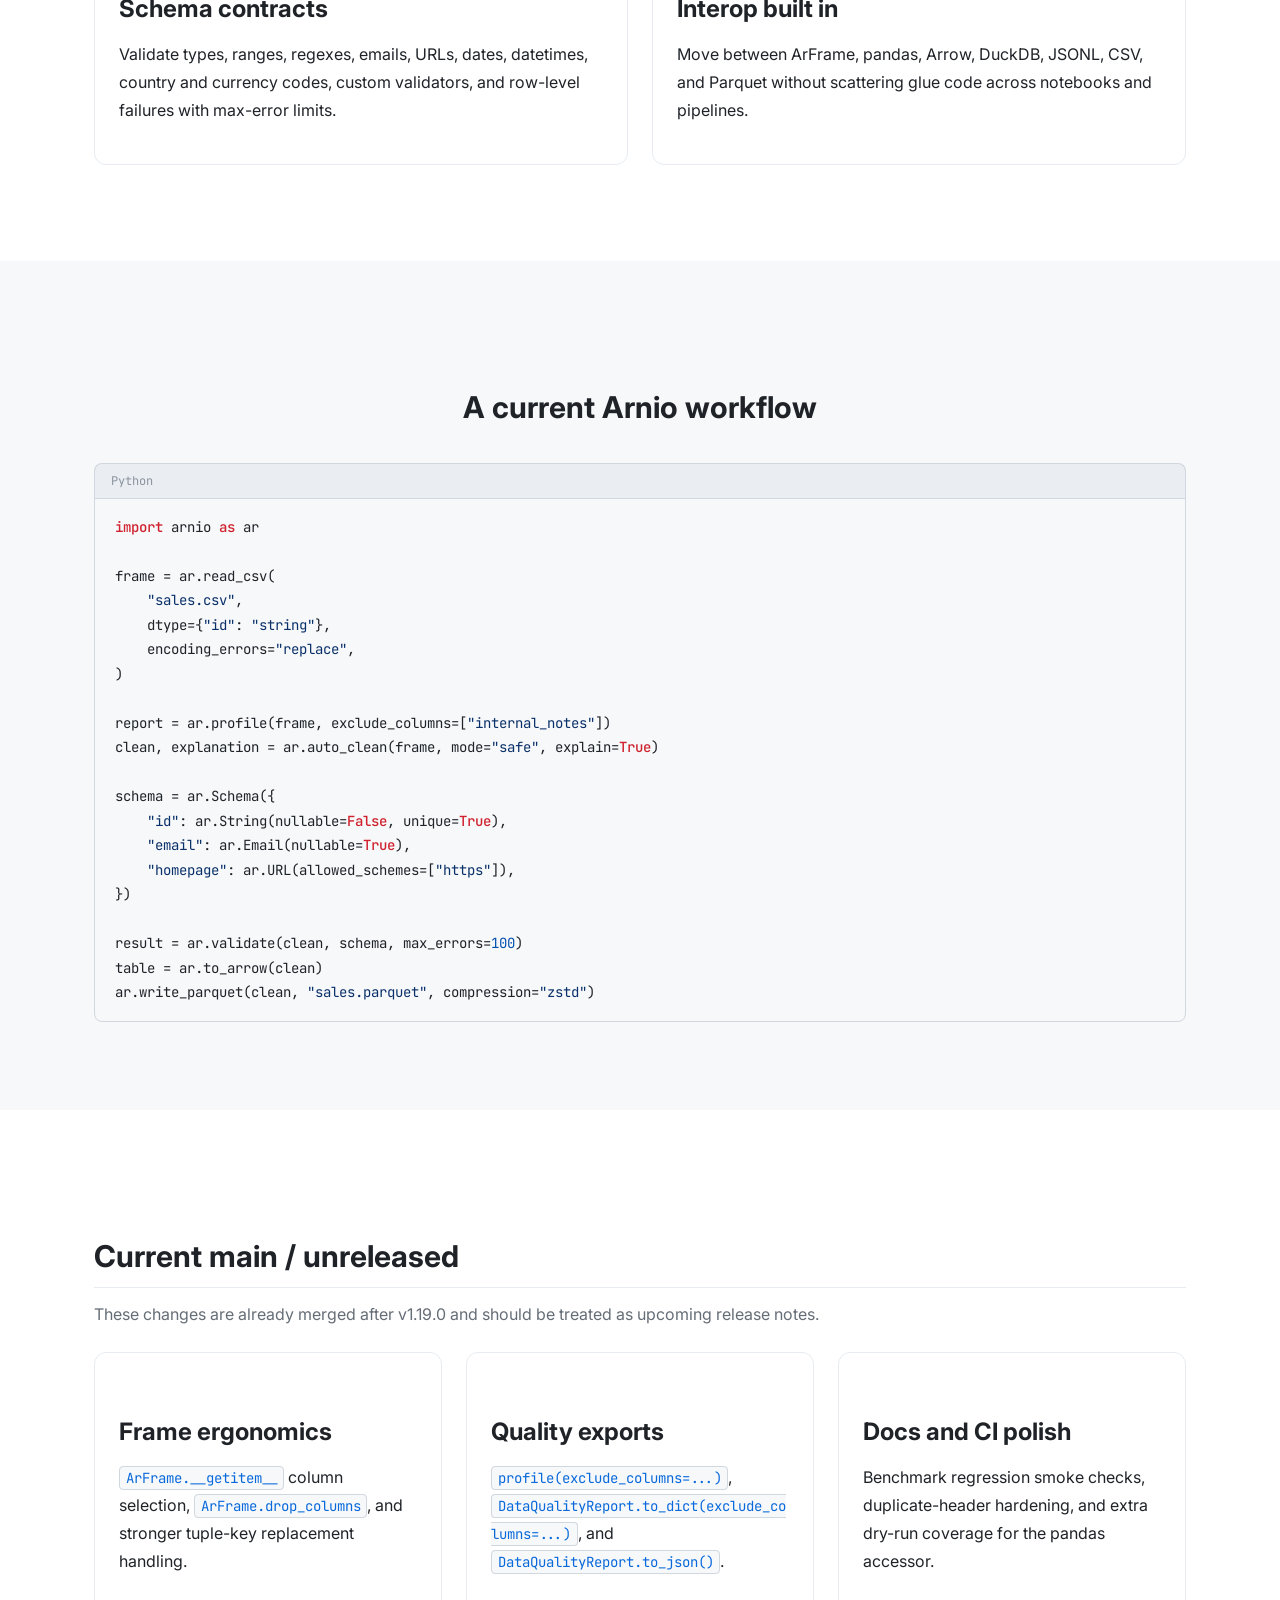
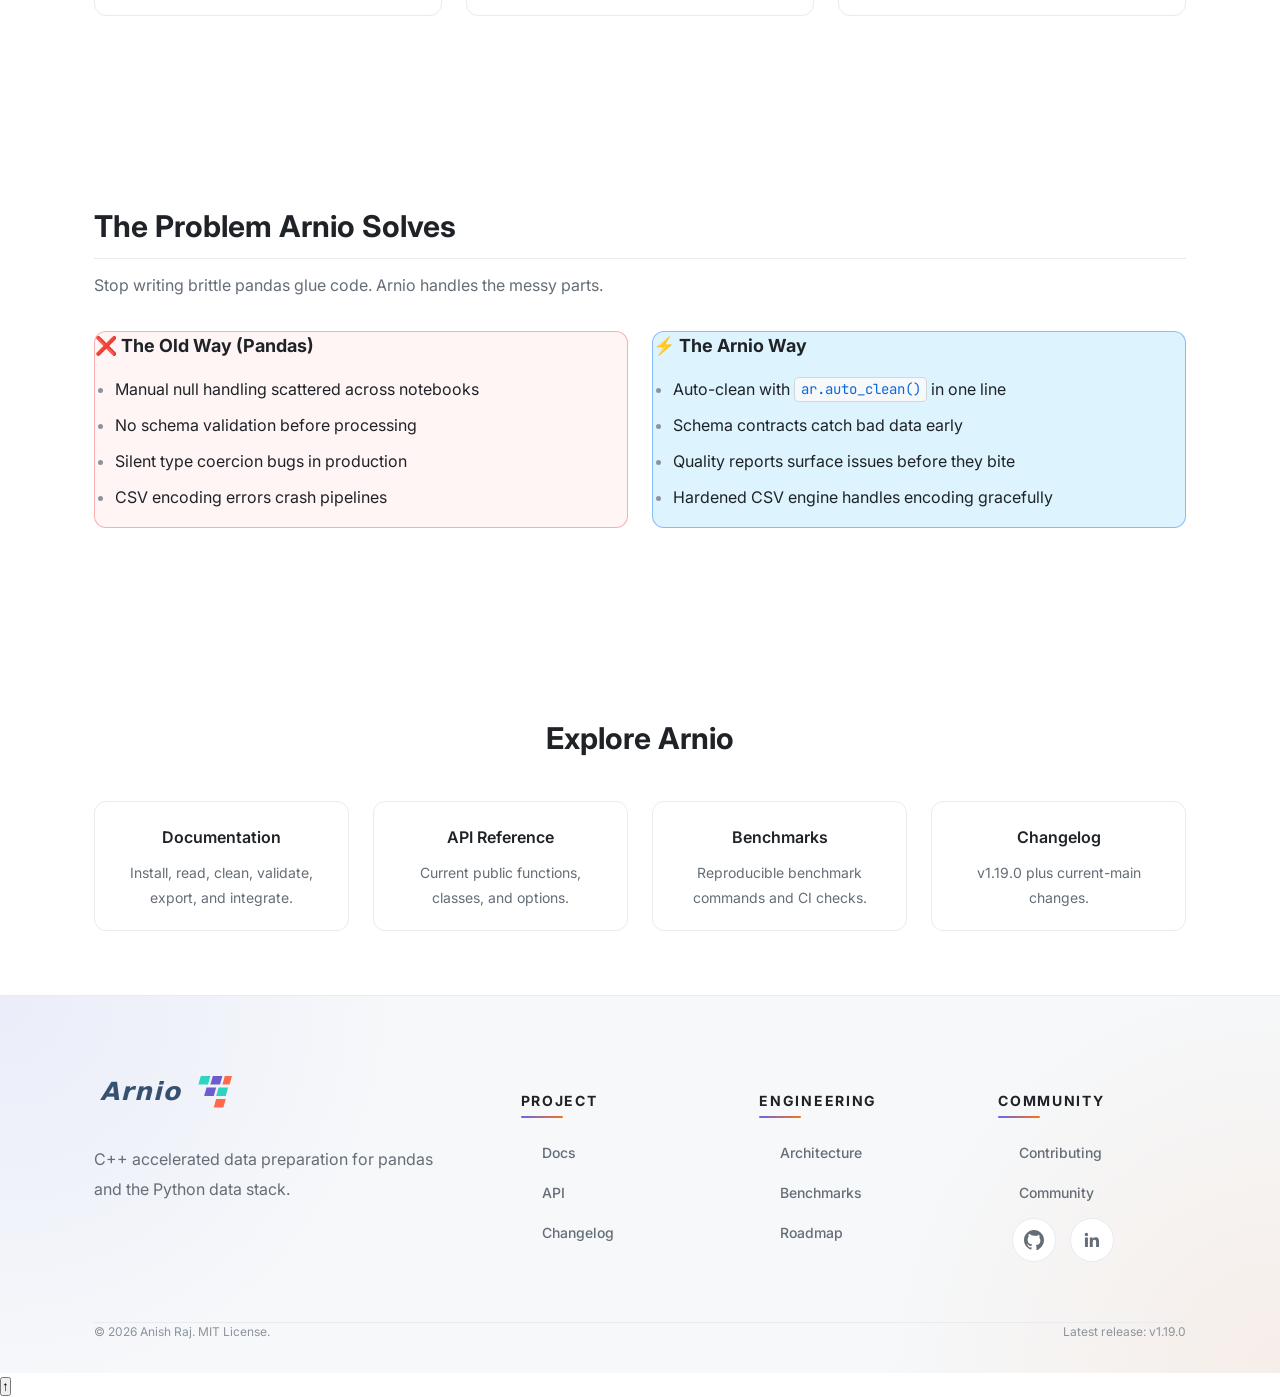
==== commit b83aea2f: "Merge branch 'main' into feat/parse-numeric-strings-clean" ====
--- a/website/index.html
+++ b/website/index.html
@@ -6,11 +6,11 @@
   <title>Arnio — Production Data Preparation for Python</title>
   <meta name="description" content="Arnio is a C++ accelerated Python library for CSV parsing, data cleaning, quality profiling, schema validation, and pandas/Arrow/DuckDB workflows.">
   <link rel="icon" type="image/svg+xml" href="favicon.svg">
-  <link rel="stylesheet" href="css/variables.css?v=20260618-7">
-  <link rel="stylesheet" href="css/base.css?v=20260618-7">
-  <link rel="stylesheet" href="css/layout.css?v=20260618-7">
-  <link rel="stylesheet" href="css/components.css?v=20260618-7">
-  <link rel="stylesheet" href="css/pages.css?v=20260618-7">
+  <link rel="stylesheet" href="css/variables.css?v=20260522">
+  <link rel="stylesheet" href="css/base.css?v=20260522">
+  <link rel="stylesheet" href="css/layout.css?v=20260522">
+  <link rel="stylesheet" href="css/components.css?v=20260522">
+  <link rel="stylesheet" href="css/pages.css?v=20260522">
   <script src="js/theme.js"></script>
   <meta property="og:type" content="website">
   <meta property="og:url" content="https://arnio.vercel.app/">
@@ -36,7 +36,6 @@
         <li><a href="roadmap.html">Roadmap</a></li>
         <li><a href="community.html">Community</a></li>
         <li><a href="changelog.html">Changelog</a></li>
-        <li><a href="about.html">About Us</a></li>
       </ul>
       <div class="nav-actions">
         <a href="https://discord.gg/xsEw7r78M" class="nav-discord" target="_blank" rel="noopener" aria-label="Join Discord">Discord</a>
@@ -46,7 +45,7 @@
       </div>
     </div>
   </nav>
-  <div id="mobile-navigation" class="mobile-menu" role="navigation" aria-label="Mobile navigation">
+  <div id="mobile-navigation" class="mobile-menu" aria-label="Mobile navigation">
     <a href="index.html">Home</a><a href="docs.html">Documentation</a><a href="api.html">API Reference</a><a href="benchmarks.html">Benchmarks</a><a href="contributing.html">Contributing</a><a href="architecture.html">Architecture</a><a href="roadmap.html">Roadmap</a><a href="community.html">Community</a><a href="https://discord.gg/xsEw7r78M" target="_blank" rel="noopener">Discord</a><a href="changelog.html">Changelog</a>
   </div>
 
@@ -57,7 +56,7 @@
         <h1>Production data preparation before pandas does the analysis</h1>
         <p class="hero-subtitle">Arnio combines a native C++ CSV engine with Python APIs for cleaning, quality profiling, schema validation, and data-stack interop.</p>
         <div class="hero-actions">
-          <a href="docs.html" class="btn btn-secondary btn-lg">Read the docs</a>
+          <a href="docs.html" class="btn btn-primary btn-lg">Read the docs</a>
           <a href="api.html" class="btn btn-secondary btn-lg">View API</a>
           <a href="https://pypi.org/project/arnio/" class="btn btn-secondary btn-lg" target="_blank" rel="noopener">PyPI v1.19.0</a>
         </div>
@@ -82,7 +81,7 @@
         </div>
         <h2>What Arnio ships today</h2>
         <p class="section-lede">The website now reflects the release train through v1.19.0 and the merged work currently on main after that release.</p>
-        <div class="feature-list feature-list--animated" data-scroll-reveal>
+        <div class="feature-list">
           <article class="card">
             <h3>Hardened CSV I/O</h3>
             <p>Read whole files or chunks with delimiter sniffing, explicit dtypes, decimal separators, encoding error policy, skip rows, and configurable bad-line handling.</p>
@@ -113,9 +112,10 @@
 frame = ar.read_csv(
     "sales.csv",
     dtype={"id": "string"},
+    encoding_errors="replace",
 )
 
-report = ar.profile(frame)
+report = ar.profile(frame, exclude_columns=["internal_notes"])
 clean, explanation = ar.auto_clean(frame, mode="safe", explain=True)
 
 schema = ar.Schema({
@@ -136,9 +136,9 @@
         <h2>Current main / unreleased</h2>
         <p class="section-lede">These changes are already merged after v1.19.0 and should be treated as upcoming release notes.</p>
         <div class="grid grid-3">
-          <div class="card home-card"><h3>Frame ergonomics</h3><p><code>ArFrame.__getitem__</code> column selection, <code>ArFrame.drop_columns</code>, and stronger tuple-key replacement handling.</p></div>
-          <div class="card home-card"><h3>Quality exports</h3><p><code>profile(exclude_columns=...)</code>, <code>DataQualityReport.to_dict(exclude_columns=...)</code>, and <code>DataQualityReport.to_json()</code>.</p></div>
-          <div class="card home-card"><h3>Docs and CI polish</h3><p>Benchmark regression smoke checks, duplicate-header hardening, and extra dry-run coverage for the pandas accessor.</p></div>
+          <div class="card"><h3>Frame ergonomics</h3><p><code>ArFrame.__getitem__</code> column selection, <code>ArFrame.drop_columns</code>, and stronger tuple-key replacement handling.</p></div>
+          <div class="card"><h3>Quality exports</h3><p><code>profile(exclude_columns=...)</code>, <code>DataQualityReport.to_dict(exclude_columns=...)</code>, and <code>DataQualityReport.to_json()</code>.</p></div>
+          <div class="card"><h3>Docs and CI polish</h3><p>Benchmark regression smoke checks, duplicate-header hardening, and extra dry-run coverage for the pandas accessor.</p></div>
         </div>
       </div>
     </section>
@@ -187,7 +187,7 @@
     <div class="container">
       <div class="footer-grid">
         <div class="footer-brand"><img src="arnio-logo.svg" alt="Arnio" height="32" loading="lazy" decoding="async"><p>C++ accelerated data preparation for pandas and the Python data stack.</p></div>
-        <div><h4 class="footer-heading">Project</h4><ul class="footer-links"><li><a href="docs.html">Docs</a></li><li><a href="api.html">API</a></li><li><a href="about.html">About</a></li><li><a href="changelog.html">Changelog</a></li></ul></div>
+        <div><h4 class="footer-heading">Project</h4><ul class="footer-links"><li><a href="docs.html">Docs</a></li><li><a href="api.html">API</a></li><li><a href="changelog.html">Changelog</a></li></ul></div>
         <div><h4 class="footer-heading">Engineering</h4><ul class="footer-links"><li><a href="architecture.html">Architecture</a></li><li><a href="benchmarks.html">Benchmarks</a></li><li><a href="roadmap.html">Roadmap</a></li></ul></div>
         <div><h4 class="footer-heading">Community</h4><ul class="footer-links"><li><a href="contributing.html">Contributing</a></li><li><a href="community.html">Community</a></li>
          <li class="footer-socials">
@@ -210,6 +210,5 @@
   <script src="js/main.js" defer></script>
   <script src="js/code.js" defer></script>
   <script src="js/github.js" defer></script>
-  <script src="js/page-transition.js"></script>
 </body>
 </html>
--- a/website/css/components.css
+++ b/website/css/components.css
@@ -5,20 +5,14 @@
 /* ── Top Navigation ──────────────────────────────────────── */
 .top-nav {
   position: fixed;
-  top: var(--space-4);
-  left: 50%;
-  transform: translateX(-50%);
-  width: 95%;
-  max-width: 1280px;
+  top: 0;
+  left: 0;
+  right: 0;
   height: var(--nav-height);
-  background: var(--color-nav-bg);
-  backdrop-filter: blur(16px);
-  -webkit-backdrop-filter: blur(16px);
-  border: 1px solid var(--color-nav-border);
-  border-radius: var(--radius-full);
-  box-shadow: var(--shadow-lg);
+  background: var(--color-bg);
+  border-bottom: 1px solid var(--color-border-subtle);
   z-index: 1000;
-  transition: all 0.3s cubic-bezier(0.4, 0, 0.2, 1);
+  transition: background-color var(--transition-base), box-shadow var(--transition-base);
 }
 
 .top-nav.scrolled {
@@ -59,7 +53,7 @@
 .nav-links {
   display: flex;
   align-items: center;
-  gap: var(--space-6);
+  gap: var(--space-1);
   list-style: none;
   margin: 0;
   padding: 0;
@@ -69,27 +63,47 @@
   position: relative;
   display: block;
   padding: var(--space-2) var(--space-3);
-  font-size: 0.875rem;
-  font-weight: 500;
-  color: var(--color-nav-link);
-  text-decoration: none;
+  font-size: var(--font-size-sm);
+  font-weight: var(--font-weight-medium);
+  color: var(--color-text-secondary);
+  text-decoration: none;
+  border-radius: var(--radius-md);
+  transition:
+    color var(--transition-fast),
+    background-color var(--transition-fast);
+  box-sizing: border-box;
+}
+
+.nav-links a::after {
+  content: "";
+  position: absolute;
+  left: var(--space-3);
+  bottom: 4px;
+  width: calc(100% - var(--space-6));
+  height: 2px;
+  background: linear-gradient(to right, #ef4444, #f97316);
   border-radius: var(--radius-full);
-  transition: all 0.3s cubic-bezier(0.4, 0, 0.2, 1);
-  box-sizing: border-box;
+  transform: scaleX(0);
+  transform-origin: center;
+  transition: transform 0.3s ease;
 }
 
 .nav-links a:hover,
 .nav-links a:focus-visible {
-  color: var(--color-nav-link-hover);
-  background: var(--color-nav-pill);
-  text-decoration: none;
-  transform: translateY(-1px);
+  color: var(--color-text);
+  background: var(--color-surface);
+  text-decoration: none;
+}
+
+.nav-links a:hover::after,
+.nav-links a:focus-visible::after,
+.nav-links a.active::after {
+  transform: scaleX(1);
 }
 
 .nav-links a.active {
-  color: var(--color-nav-link-hover);
-  background: var(--color-nav-pill-active);
-  font-weight: 500;
+  color: var(--color-accent-text);
+  background: var(--color-accent-subtle);
 }
 
 .nav-actions {
@@ -105,33 +119,22 @@
   align-items: center;
   gap: var(--space-2);
   padding: var(--space-2) var(--space-3);
-  font-size: 0.875rem;
-  color: var(--color-nav-link);
-  border-radius: var(--radius-full);
-  text-decoration: none;
-  transition: all 0.3s cubic-bezier(0.4, 0, 0.2, 1);
-  border: 1px solid var(--color-nav-border);
-  background: var(--color-nav-pill);
+  font-size: var(--font-size-sm);
+  color: var(--color-text-secondary);
+  border-radius: var(--radius-md);
+  text-decoration: none;
+  transition: all var(--transition-fast);
 }
 
 .nav-github:hover,
 .nav-discord:hover {
-  color: var(--color-nav-link-hover);
-  background: var(--color-nav-pill-active);
-  text-decoration: none;
-  transform: scale(1.02);
+  color: var(--color-text);
+  background: var(--color-surface);
+  text-decoration: none;
 }
 
 .nav-discord:hover {
-  background: var(--color-discord);
-  color: #ffffff;
-  border-color: var(--color-discord);
-}
-
-.nav-github:hover {
-  background: var(--color-text);
-  color: var(--color-bg);
-  border-color: var(--color-text);
+  color: var(--color-discord);
 }
 
 .nav-github svg {
@@ -154,24 +157,22 @@
 .theme-toggle {
   background: none;
   border: 1px solid var(--color-border);
-  color: var(--color-nav-link);
+  color: var(--color-text-secondary);
   width: 36px;
   height: 36px;
-  border-radius: var(--radius-full);
+  border-radius: var(--radius-md);
   cursor: pointer;
   display: flex;
   align-items: center;
   justify-content: center;
-  transition: all 0.3s cubic-bezier(0.4, 0, 0.2, 1);
+  transition: all var(--transition-fast);
   font-size: var(--font-size-md);
 }
 
 .theme-toggle:hover {
-  color: var(--color-nav-link-hover);
-  border-color: var(--color-nav-border);
-  background: var(--color-nav-pill);
-  box-shadow: 0 0 10px var(--color-nav-pill);
-  transform: scale(1.02);
+  color: var(--color-text);
+  border-color: var(--color-text-secondary);
+  background: var(--color-surface);
 }
 
 /* Mobile hamburger */
@@ -194,23 +195,15 @@
   left: 0;
   right: 0;
   bottom: 0;
-  background: var(--color-nav-bg);
-  backdrop-filter: blur(16px);
-  -webkit-backdrop-filter: blur(16px);
+  background: var(--color-bg);
   z-index: 999;
   overflow-y: auto;
   padding: var(--space-6);
-  border-top: 1px solid var(--color-nav-border);
+  border-top: 1px solid var(--color-border-subtle);
 }
 
 .mobile-menu.open {
-  display: flex;
-  flex-direction: column;
-}
-
-@keyframes slideUpFade {
-  from { opacity: 0; transform: translateY(15px); }
-  to { opacity: 1; transform: translateY(0); }
+  display: block;
 }
 
 .mobile-menu a {
@@ -218,38 +211,40 @@
   display: block;
   padding: var(--space-3) var(--space-4);
   font-size: var(--font-size-md);
-  font-weight: 500;
-  color: var(--color-nav-link);
-  text-decoration: none;
+  font-weight: var(--font-weight-medium);
+  color: var(--color-text-secondary);
+  text-decoration: none;
+  border-radius: var(--radius-md);
+  transition: all var(--transition-fast);
+  margin-bottom: var(--space-1);
+}
+
+.mobile-menu a::after {
+  content: "";
+  position: absolute;
+  left: 50%;
+  bottom: 6px;
+  width: 0;
+  height: 2px;
+  background: linear-gradient(to right, #ef4444, #f97316);
+  transition: width 0.3s ease, left 0.3s ease;
   border-radius: var(--radius-full);
-  transition: all 0.3s cubic-bezier(0.4, 0, 0.2, 1);
-  margin-bottom: var(--space-1);
-}
-
-.mobile-menu.open a {
-  animation: slideUpFade 0.4s cubic-bezier(0.4, 0, 0.2, 1) forwards;
-  opacity: 0;
-}
-
-.mobile-menu.open a:nth-child(1) { animation-delay: 0.05s; }
-.mobile-menu.open a:nth-child(2) { animation-delay: 0.10s; }
-.mobile-menu.open a:nth-child(3) { animation-delay: 0.15s; }
-.mobile-menu.open a:nth-child(4) { animation-delay: 0.20s; }
-.mobile-menu.open a:nth-child(5) { animation-delay: 0.25s; }
-.mobile-menu.open a:nth-child(6) { animation-delay: 0.30s; }
-.mobile-menu.open a:nth-child(7) { animation-delay: 0.35s; }
-.mobile-menu.open a:nth-child(8) { animation-delay: 0.40s; }
-.mobile-menu.open a:nth-child(n+9) { animation-delay: 0.45s; }
+}
 
 .mobile-menu a:hover,
 .mobile-menu a:focus-visible,
 .mobile-menu a.active {
-  color: var(--color-nav-link-hover);
-  background: var(--color-nav-pill);
-  transform: translateX(4px);
-}
-
-@media (max-width: 1023px) {
+  color: var(--color-text);
+  background: var(--color-surface);
+}
+
+.mobile-menu a:hover::after,
+.mobile-menu a:focus-visible::after {
+  width: calc(100% - var(--space-8));
+  left: var(--space-4);
+}
+
+@media (max-width: 767px) {
   .nav-links { display: none; }
   .nav-hamburger { display: block; }
   .nav-discord,
@@ -332,49 +327,6 @@
   font-size: var(--font-size-base);
 }
 
-/* ── Scroll To Top Button ─────────────────────────────── */
-
-.scroll-top-btn {
-  position: fixed;
-  right: var(--space-4);
-  bottom: var(--space-4);
-
-  width: 48px;
-  height: 48px;
-
-  border: 1px solid var(--color-border);
-  border-radius: var(--radius-full);
-
-  background: var(--color-bg);
-  color: var(--color-text);
-
-  cursor: pointer;
-  z-index: 900;
-
-  opacity: 0;
-  visibility: hidden;
-  pointer-events: none;
-
-  transition:
-    opacity var(--transition-fast),
-    background-color var(--transition-fast);
-}
-
-.scroll-top-btn.visible {
-  opacity: 1;
-  visibility: visible;
-  pointer-events: auto;
-}
-
-.scroll-top-btn:hover {
-  background: var(--color-surface);
-}
-
-.scroll-top-btn:focus-visible {
-  outline: 2px solid var(--color-accent);
-  outline-offset: 2px;
-}
-
 /* ── Cards ───────────────────────────────────────────────── */
 .card {
   background: var(--color-bg);
@@ -414,15 +366,6 @@
   border-radius: var(--radius-md);
   margin-bottom: var(--space-4);
   font-size: var(--font-size-xl);
-}
-
-.home-card {
-  text-align: center;
-}
-
-.home-card h3 {
-  margin-top: 20px;
-  padding-bottom: 20px;
 }
 
 /* ── Badges ──────────────────────────────────────────────── */
@@ -1029,8 +972,3 @@
     display:none;
   }
 }
-@media (min-width: 1200px) and (max-width: 1440px) {
-  .search-input {
-    width: 150px;
-  }
-}
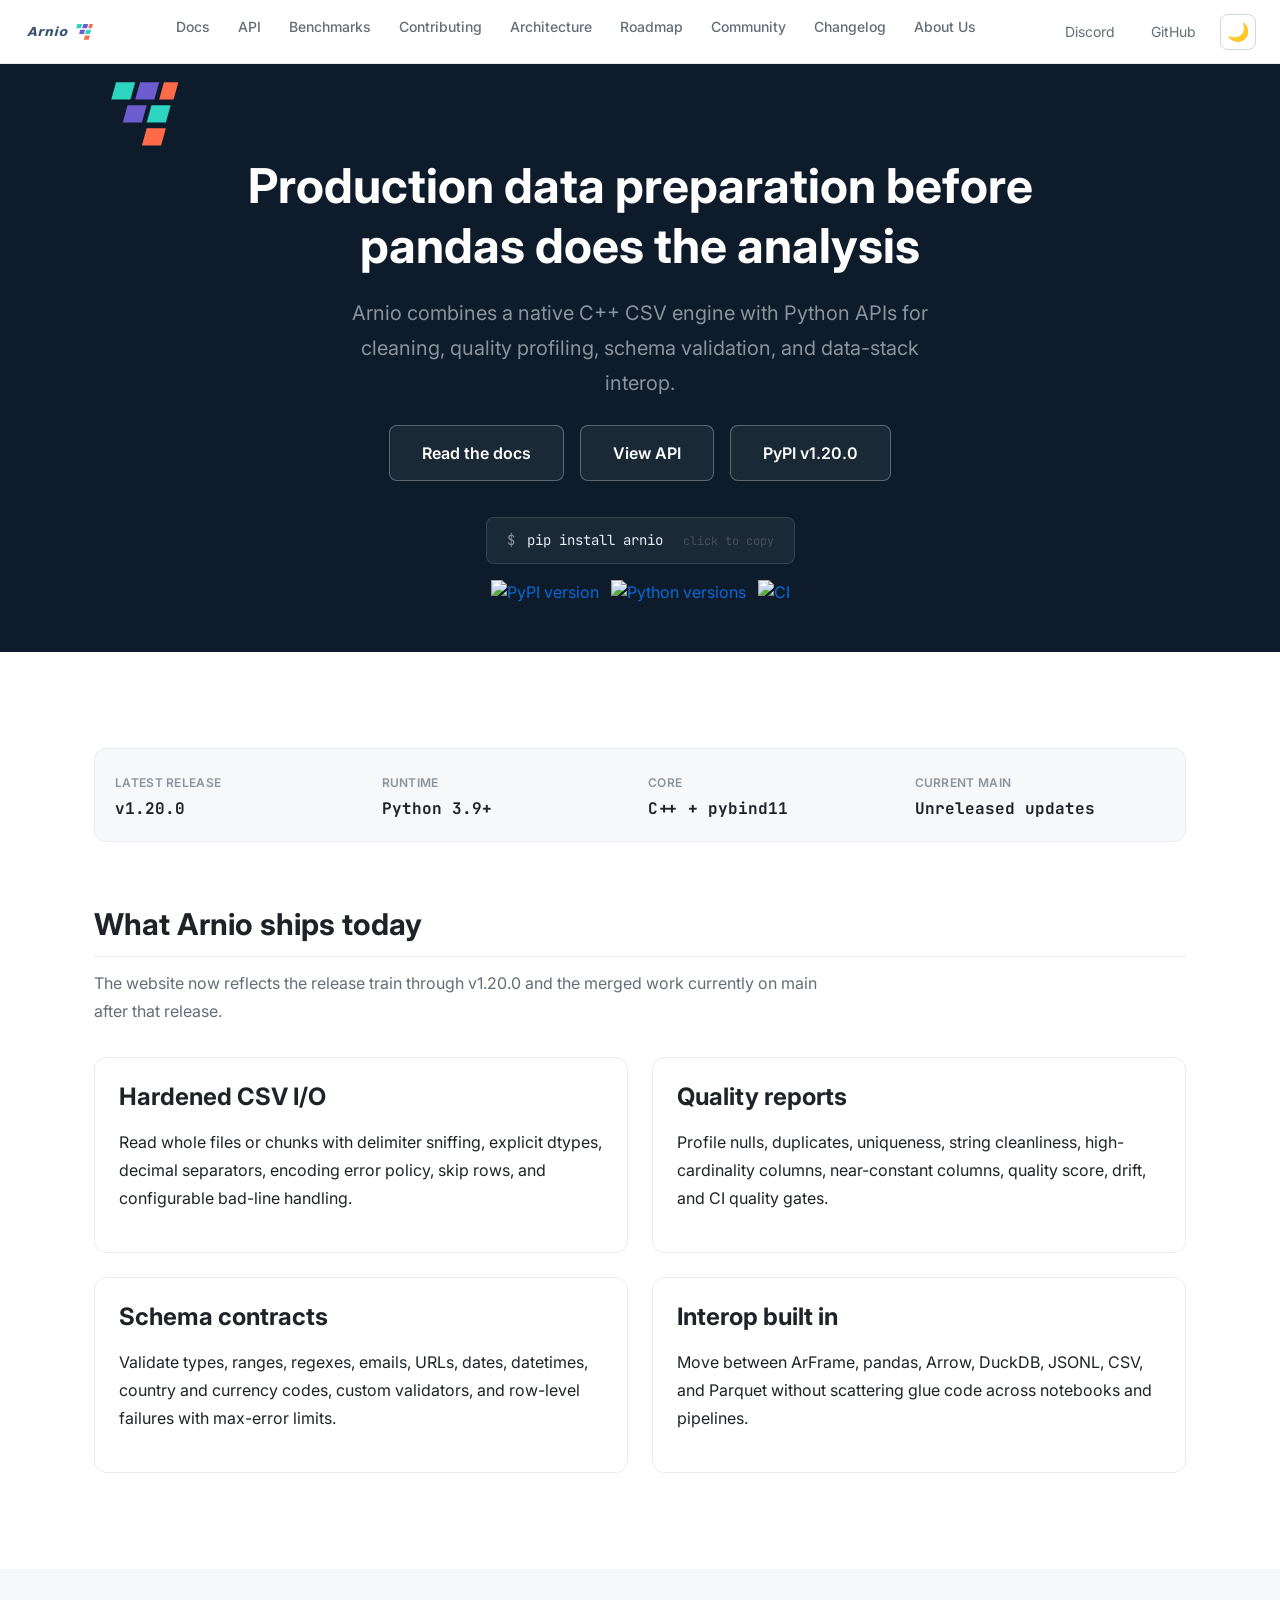
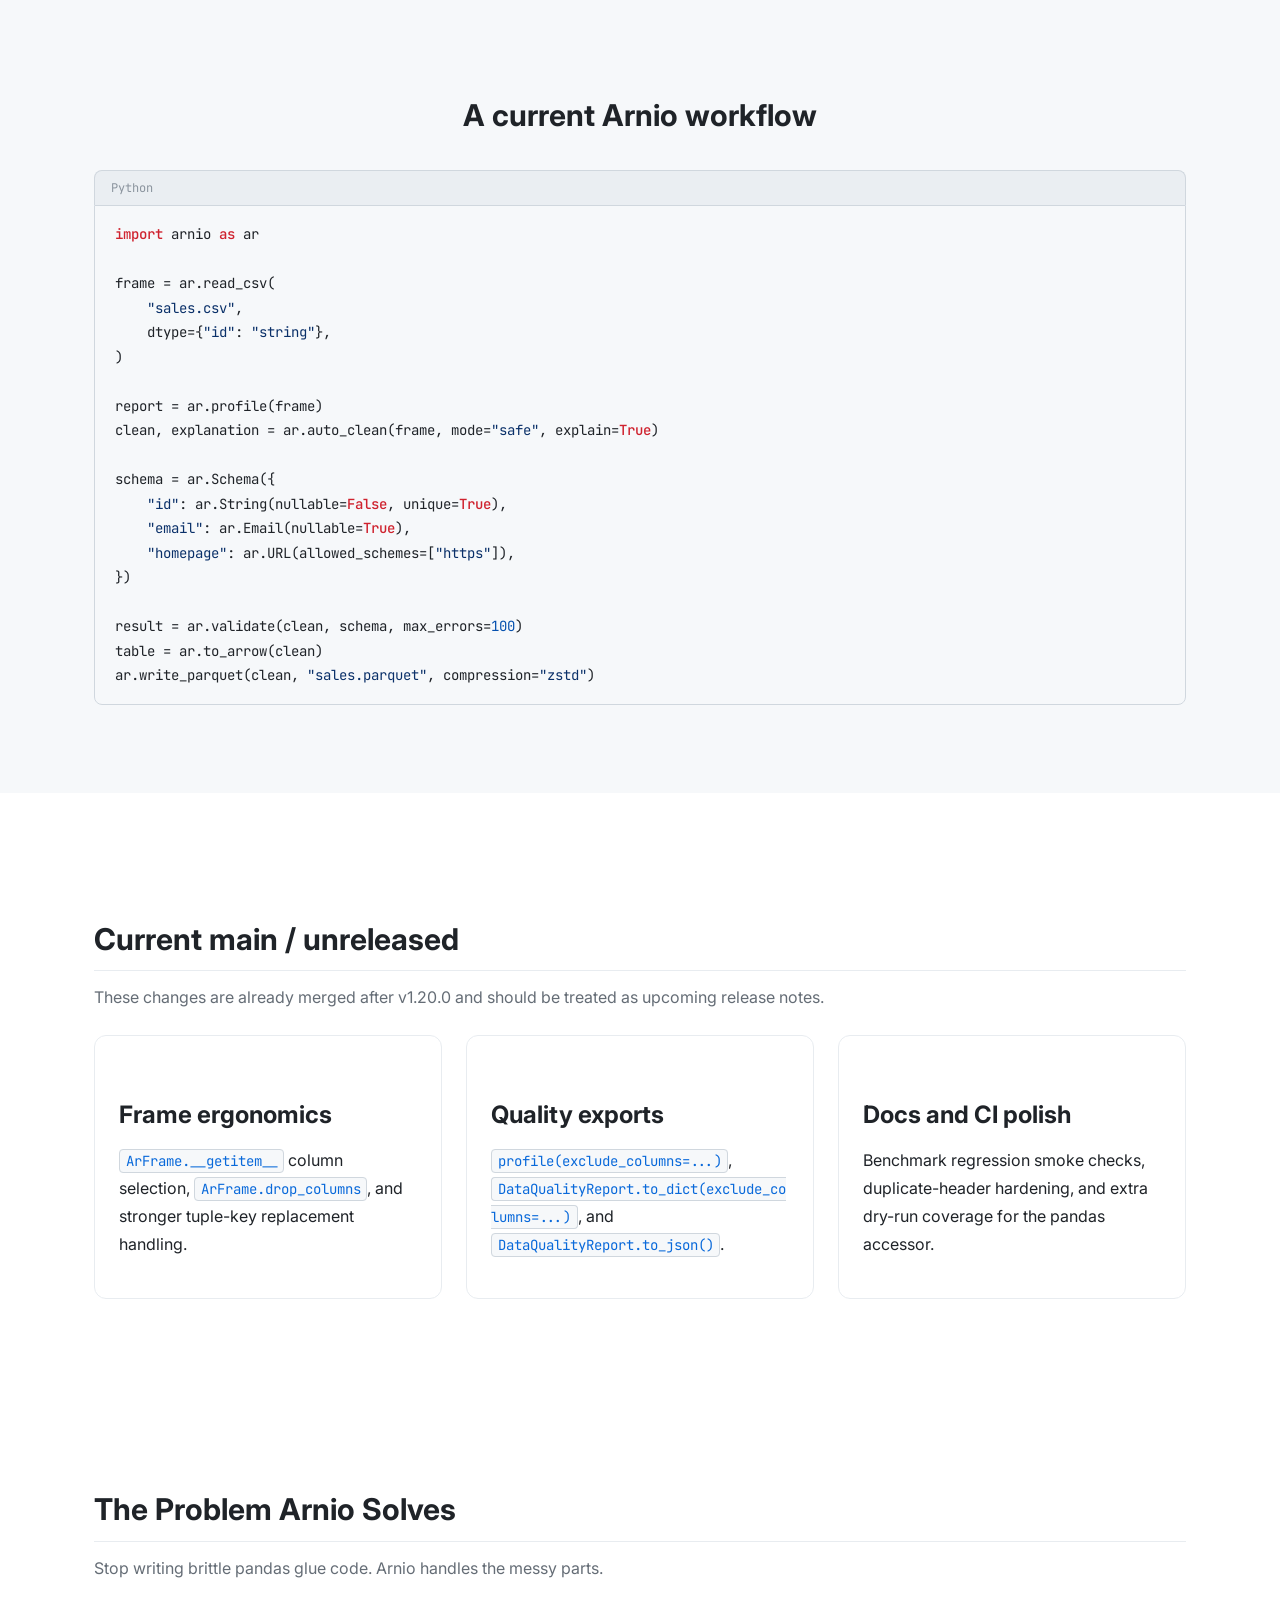
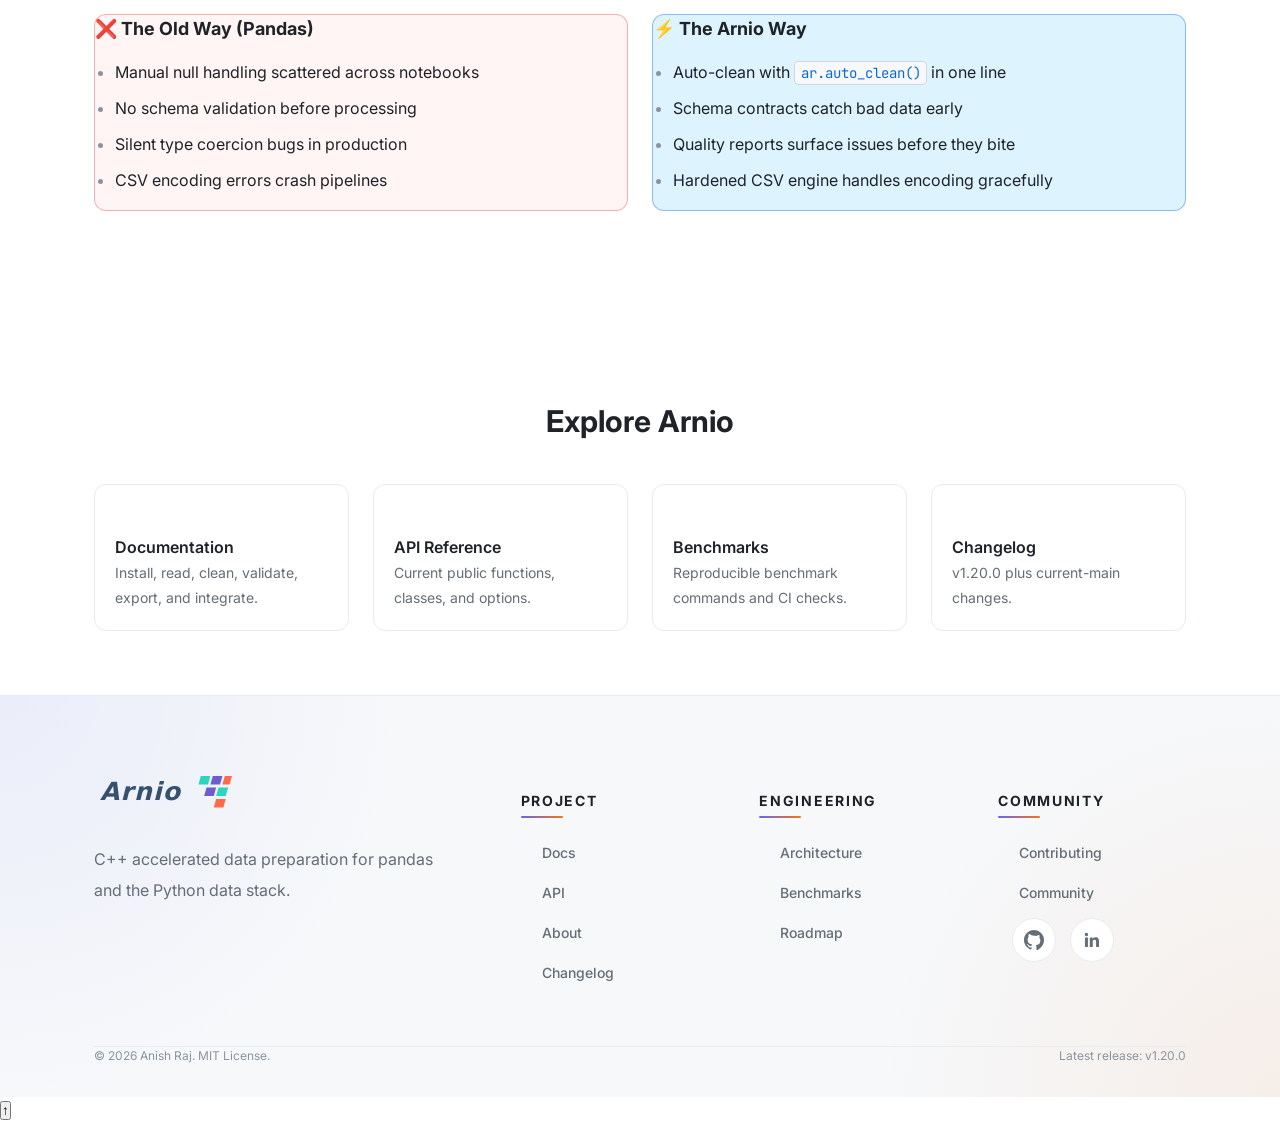
==== commit 8d5a1d8b: "Merge pull request #3273 from LuisFigueroaG/fix-website-release-metadata docs: sync website release " ====
--- a/website/index.html
+++ b/website/index.html
@@ -6,14 +6,15 @@
   <title>Arnio — Production Data Preparation for Python</title>
   <meta name="description" content="Arnio is a C++ accelerated Python library for CSV parsing, data cleaning, quality profiling, schema validation, and pandas/Arrow/DuckDB workflows.">
   <link rel="icon" type="image/svg+xml" href="favicon.svg">
-  <link rel="stylesheet" href="css/variables.css?v=20260522">
-  <link rel="stylesheet" href="css/base.css?v=20260522">
-  <link rel="stylesheet" href="css/layout.css?v=20260522">
-  <link rel="stylesheet" href="css/components.css?v=20260522">
-  <link rel="stylesheet" href="css/pages.css?v=20260522">
+  <link rel="stylesheet" href="css/variables.css?v=20260618-7">
+  <link rel="stylesheet" href="css/base.css?v=20260618-7">
+  <link rel="stylesheet" href="css/layout.css?v=20260618-7">
+  <link rel="stylesheet" href="css/components.css?v=20260618-7">
+  <link rel="stylesheet" href="css/pages.css?v=20260618-7">
   <script src="js/theme.js"></script>
   <meta property="og:type" content="website">
-  <meta property="og:url" content="https://arnio.vercel.app/">
+  <meta property="og:url" content="https://arniolib.vercel.app/">
+  <link rel="canonical" href="https://arniolib.vercel.app/">
   <meta property="og:title" content="Arnio — Production Data Preparation for Python">
   <meta property="og:description" content="Arnio combines a native C++ CSV engine with Python APIs for cleaning, quality profiling, and schema validation.">
   <meta property="og:image" content="https://arniolib.vercel.app/arnio-social-card.svg">
@@ -36,6 +37,7 @@
         <li><a href="roadmap.html">Roadmap</a></li>
         <li><a href="community.html">Community</a></li>
         <li><a href="changelog.html">Changelog</a></li>
+        <li><a href="about.html">About Us</a></li>
       </ul>
       <div class="nav-actions">
         <a href="https://discord.gg/xsEw7r78M" class="nav-discord" target="_blank" rel="noopener" aria-label="Join Discord">Discord</a>
@@ -45,7 +47,7 @@
       </div>
     </div>
   </nav>
-  <div id="mobile-navigation" class="mobile-menu" aria-label="Mobile navigation">
+  <div id="mobile-navigation" class="mobile-menu" role="navigation" aria-label="Mobile navigation">
     <a href="index.html">Home</a><a href="docs.html">Documentation</a><a href="api.html">API Reference</a><a href="benchmarks.html">Benchmarks</a><a href="contributing.html">Contributing</a><a href="architecture.html">Architecture</a><a href="roadmap.html">Roadmap</a><a href="community.html">Community</a><a href="https://discord.gg/xsEw7r78M" target="_blank" rel="noopener">Discord</a><a href="changelog.html">Changelog</a>
   </div>
 
@@ -56,9 +58,9 @@
         <h1>Production data preparation before pandas does the analysis</h1>
         <p class="hero-subtitle">Arnio combines a native C++ CSV engine with Python APIs for cleaning, quality profiling, schema validation, and data-stack interop.</p>
         <div class="hero-actions">
-          <a href="docs.html" class="btn btn-primary btn-lg">Read the docs</a>
+          <a href="docs.html" class="btn btn-secondary btn-lg">Read the docs</a>
           <a href="api.html" class="btn btn-secondary btn-lg">View API</a>
-          <a href="https://pypi.org/project/arnio/" class="btn btn-secondary btn-lg" target="_blank" rel="noopener">PyPI v1.19.0</a>
+          <a href="https://pypi.org/project/arnio/" class="btn btn-secondary btn-lg" target="_blank" rel="noopener">PyPI v1.20.0</a>
         </div>
         <div class="hero-install" data-cmd="pip install arnio" role="button" tabindex="0" aria-label="Copy install command">
           <span class="dollar">$</span><span>pip install arnio</span><span class="copy-hint">click to copy</span>
@@ -74,13 +76,13 @@
     <section class="section">
       <div class="container">
         <div class="release-strip">
-          <div><span class="release-kicker">Latest release</span><span class="release-value">v1.19.0</span></div>
+          <div><span class="release-kicker">Latest release</span><span class="release-value">v1.20.0</span></div>
           <div><span class="release-kicker">Runtime</span><span class="release-value">Python 3.9+</span></div>
           <div><span class="release-kicker">Core</span><span class="release-value">C++ + pybind11</span></div>
           <div><span class="release-kicker">Current main</span><span class="release-value">Unreleased updates</span></div>
         </div>
         <h2>What Arnio ships today</h2>
-        <p class="section-lede">The website now reflects the release train through v1.19.0 and the merged work currently on main after that release.</p>
+        <p class="section-lede">The website now reflects the release train through v1.20.0 and the merged work currently on main after that release.</p>
         <div class="feature-list">
           <article class="card">
             <h3>Hardened CSV I/O</h3>
@@ -112,10 +114,9 @@
 frame = ar.read_csv(
     "sales.csv",
     dtype={"id": "string"},
-    encoding_errors="replace",
 )
 
-report = ar.profile(frame, exclude_columns=["internal_notes"])
+report = ar.profile(frame)
 clean, explanation = ar.auto_clean(frame, mode="safe", explain=True)
 
 schema = ar.Schema({
@@ -134,11 +135,11 @@
     <section class="section">
       <div class="container">
         <h2>Current main / unreleased</h2>
-        <p class="section-lede">These changes are already merged after v1.19.0 and should be treated as upcoming release notes.</p>
+        <p class="section-lede">These changes are already merged after v1.20.0 and should be treated as upcoming release notes.</p>
         <div class="grid grid-3">
-          <div class="card"><h3>Frame ergonomics</h3><p><code>ArFrame.__getitem__</code> column selection, <code>ArFrame.drop_columns</code>, and stronger tuple-key replacement handling.</p></div>
-          <div class="card"><h3>Quality exports</h3><p><code>profile(exclude_columns=...)</code>, <code>DataQualityReport.to_dict(exclude_columns=...)</code>, and <code>DataQualityReport.to_json()</code>.</p></div>
-          <div class="card"><h3>Docs and CI polish</h3><p>Benchmark regression smoke checks, duplicate-header hardening, and extra dry-run coverage for the pandas accessor.</p></div>
+          <div class="card home-card"><h3>Frame ergonomics</h3><p><code>ArFrame.__getitem__</code> column selection, <code>ArFrame.drop_columns</code>, and stronger tuple-key replacement handling.</p></div>
+          <div class="card home-card"><h3>Quality exports</h3><p><code>profile(exclude_columns=...)</code>, <code>DataQualityReport.to_dict(exclude_columns=...)</code>, and <code>DataQualityReport.to_json()</code>.</p></div>
+          <div class="card home-card"><h3>Docs and CI polish</h3><p>Benchmark regression smoke checks, duplicate-header hardening, and extra dry-run coverage for the pandas accessor.</p></div>
         </div>
       </div>
     </section>
@@ -177,7 +178,7 @@
           <a href="docs.html" class="quick-link-card"><div><h4 class="card-title">Documentation</h4><p class="card-desc">Install, read, clean, validate, export, and integrate.</p></div></a>
           <a href="api.html" class="quick-link-card"><div><h4 class="card-title">API Reference</h4><p class="card-desc">Current public functions, classes, and options.</p></div></a>
           <a href="benchmarks.html" class="quick-link-card"><div><h4 class="card-title">Benchmarks</h4><p class="card-desc">Reproducible benchmark commands and CI checks.</p></div></a>
-          <a href="changelog.html" class="quick-link-card"><div><h4 class="card-title">Changelog</h4><p class="card-desc">v1.19.0 plus current-main changes.</p></div></a>
+          <a href="changelog.html" class="quick-link-card"><div><h4 class="card-title">Changelog</h4><p class="card-desc">v1.20.0 plus current-main changes.</p></div></a>
         </div>
       </div>
     </section>
@@ -187,7 +188,7 @@
     <div class="container">
       <div class="footer-grid">
         <div class="footer-brand"><img src="arnio-logo.svg" alt="Arnio" height="32" loading="lazy" decoding="async"><p>C++ accelerated data preparation for pandas and the Python data stack.</p></div>
-        <div><h4 class="footer-heading">Project</h4><ul class="footer-links"><li><a href="docs.html">Docs</a></li><li><a href="api.html">API</a></li><li><a href="changelog.html">Changelog</a></li></ul></div>
+        <div><h4 class="footer-heading">Project</h4><ul class="footer-links"><li><a href="docs.html">Docs</a></li><li><a href="api.html">API</a></li><li><a href="about.html">About</a></li><li><a href="changelog.html">Changelog</a></li></ul></div>
         <div><h4 class="footer-heading">Engineering</h4><ul class="footer-links"><li><a href="architecture.html">Architecture</a></li><li><a href="benchmarks.html">Benchmarks</a></li><li><a href="roadmap.html">Roadmap</a></li></ul></div>
         <div><h4 class="footer-heading">Community</h4><ul class="footer-links"><li><a href="contributing.html">Contributing</a></li><li><a href="community.html">Community</a></li>
          <li class="footer-socials">
@@ -204,11 +205,12 @@
             </a>
           </li></ul></div>
       </div>
-      <div class="footer-bottom"><span>© 2026 Anish Raj. MIT License.</span><span>Latest release: v1.19.0</span></div>
+      <div class="footer-bottom"><span>© 2026 Anish Raj. MIT License.</span><span>Latest release: v1.20.0</span></div>
     </div>
   </footer>
   <script src="js/main.js" defer></script>
   <script src="js/code.js" defer></script>
   <script src="js/github.js" defer></script>
+  <script src="js/page-transition.js"></script>
 </body>
 </html>
--- a/website/css/components.css
+++ b/website/css/components.css
@@ -334,11 +334,26 @@
   border-radius: var(--radius-lg);
   padding: var(--space-6);
   transition: all var(--transition-base);
+  opacity: 0;
+  transform: translateY(20px);
+  animation: cardFadeIn 0.5s ease forwards;
 }
 
 .card:hover {
   border-color: var(--color-border);
   box-shadow: var(--shadow-md);
+  transform: translateY(-4px);
+}
+
+.feature-list .card:nth-child(2) { animation-delay: 0.1s; }
+.feature-list .card:nth-child(3) { animation-delay: 0.2s; }
+.feature-list .card:nth-child(4) { animation-delay: 0.3s; }
+
+@keyframes cardFadeIn {
+  to {
+    opacity: 1;
+    transform: translateY(0);
+  }
 }
 
 .card-title {
--- a/website/css/pages.css
+++ b/website/css/pages.css
@@ -4,134 +4,82 @@
 
 /* ── HERO (Home) ─────────────────────────────────────────── */
 .hero {
-  position: relative;
-  overflow: hidden;
-  padding: 8rem 0 6rem;
-  background: linear-gradient(135deg, #071421 0%, #0d1b2a 100%);
+  padding: var(--space-16) 0 var(--space-12);
+  background: var(--color-navy);
+  color: #e6edf3;
+  text-align: center;
+}
+
+.hero h1 {
   color: #ffffff;
-  text-align: center;
-}
-.hero .container {
-  position: relative;
-  z-index: 2;
-}
-
-.hero h1 {
-  font-size: clamp(2.8rem, 6vw, 5rem);
-  line-height: 1.08;
-  font-weight: 800;
-  max-width: 980px;
-  margin: 0 auto 1.5rem;
-  
-  color: #ffffff;
-}
+  font-size: var(--font-size-4xl);
+  max-width: 800px;
+  margin: 0 auto var(--space-5);
+  letter-spacing: var(--letter-spacing-tight);
+}
+
 .hero-subtitle {
-  font-size: clamp(1rem, 2vw, 1.35rem);
-  line-height: 1.8;
-  color: #aab6c5;
-  max-width: 760px;
-  margin: 0 auto 3rem;
+  font-size: var(--font-size-lg);
+  color: #8b949e;
+  max-width: 600px;
+  margin: 0 auto var(--space-6);
+  line-height: var(--line-height-relaxed);
 }
 
 .hero-actions {
   display: flex;
+  align-items: center;
   justify-content: center;
-  align-items: center;
-  gap: 1.2rem;
+  gap: var(--space-4);
+  margin-bottom: var(--space-6);
   flex-wrap: wrap;
-  margin-bottom: 2.5rem;
-}
-
-.hero-actions .btn {
-  min-width: 210px;
-  min-height: 60px;
-  border-radius: 18px;
-  font-size: 1rem;
-  font-weight: 600;
-  transition: all 0.28s ease;
-  backdrop-filter: blur(10px);
-  
-}
-
-.hero-actions .btn:hover {
-  background: linear-gradient(135deg, #2563eb, #3b82f6);
-  border-color: #3b82f6;
-  color: #ffffff;
-  transform: translateY(-4px);
-  box-shadow: 0 12px 28px rgba(37, 99, 235, 0.35);
-}
-.hero .btn-primary {
-  background: linear-gradient(135deg, #2563eb, #3b82f6);
-  border: none;
-  box-shadow: 0 10px 24px rgba(37, 99, 235, 0.35);
-}
-
-.hero .btn-primary:hover {
-  background: linear-gradient(135deg, #1d4ed8, #2563eb);
-}
-
-.hero .btn-secondary {
-  background: rgba(255,255,255,0.06);
-  border: 1px solid rgba(255,255,255,0.14);
-  color: #ffffff;
-}
-
-.hero .btn-secondary:hover {
-  background: linear-gradient(135deg, #2563eb, #3b82f6) !important;
-  border-color: #3b82f6 !important;
-  color: #ffffff !important;
-  box-shadow: 0 12px 28px rgba(37, 99, 235, 0.35);
-  transform: translateY(-4px);
-}
+}
+
 .hero-install {
   display: inline-flex;
   align-items: center;
-  gap: 1rem;
-  padding: 1rem 1.5rem;
-  border-radius: 20px;
-  margin-top: 0.5rem;
-  background: rgba(255,255,255,0.06);
-  border: 1px solid rgba(255,255,255,0.12);
-  backdrop-filter: blur(14px);
-  color: #f8fafc;
+  gap: var(--space-3);
+  background: rgba(255, 255, 255, 0.06);
+  border: 1px solid rgba(255, 255, 255, 0.12);
+  border-radius: var(--radius-md);
+  padding: var(--space-3) var(--space-5);
   font-family: var(--font-mono);
-  transition: all 0.25s ease;
-
+  font-size: var(--font-size-sm);
+  color: #e6edf3;
+  cursor: pointer;
+  transition: all var(--transition-fast);
+  margin-top: var(--space-3);
 }
 
 .hero-install:hover {
-  transform: translateY(-3px);
-  background: rgba(255,255,255,0.09);
-  border-color: rgba(255,255,255,0.22);
+  background: rgba(255, 255, 255, 0.1);
+  border-color: rgba(255, 255, 255, 0.2);
 }
 
 .hero-install .dollar {
-  color: #60a5fa;
-  font-weight: bold;
+  color: #8b949e;
+  user-select: none;
 }
 
 .hero-install .copy-hint {
-  color: #94a3b8;
-  font-size: 0.8rem;
+  color: #484f58;
+  font-size: var(--font-size-xs);
   margin-left: var(--space-2);
 }
 
 /* Hero badges row */
 .hero-badges {
   display: flex;
+  align-items: center;
   justify-content: center;
-  align-items: center;
-  gap: 0.9rem;
+  gap: var(--space-3);
   flex-wrap: wrap;
-  margin-top: 2.5rem;
+  margin-top: var(--space-4);
 }
 
 .hero-badges img {
-  height: 24px;
-  transition: transform 0.2s ease;
-}
-.hero-badges img:hover {
-  transform: scale(1.05);
+  display: inline-block;
+  height: 22px;
 }
 
 /* GitHub Star/Fork Badges */
@@ -177,39 +125,16 @@
   color: #58a6ff;
 }
 
-@media (max-width: 768px) {
+@media (max-width: 767px) {
   .hero {
-    padding: 6rem 0 4rem;
+    padding: var(--space-12) 0 var(--space-8);
   }
-
   .hero h1 {
-    font-size: 2.5rem;
-    line-height: 1.15;
+    font-size: var(--font-size-2xl);
   }
-
   .hero-subtitle {
-    font-size: 1rem;
-    line-height: 1.7;
-    padding: 0 0.5rem;
+    font-size: var(--font-size-base);
   }
-
-  .hero-actions {
-    flex-direction: column;
-    width: 100%;
-  }
-  .hero-actions .btn {
-    width: 100%;
-    max-width: 320px;
-  }
-
-  .hero-install {
-    width: 100%;
-    max-width: 95%;
-    justify-content: center;
-    overflow-x: auto;
-    font-size: 0.85rem;
-  }
-
 }
 
 /* Hero button overrides — visible on dark navy background */
@@ -316,7 +241,6 @@
   text-decoration: none;
   color: var(--color-text);
   transition: all var(--transition-base);
-  text-align: center;
 }
 
 .quick-link-card:hover {
@@ -334,8 +258,6 @@
 .quick-link-card .card-title {
   font-size: var(--font-size-base);
   margin-bottom: var(--space-1);
-  margin-top: 5px;
-  padding-bottom: 10px;
 }
 
 .quick-link-card .card-desc {
@@ -535,15 +457,13 @@
   padding: var(--space-5);
 }
 
-.changelog-entry-body h3,
-.changelog-entry-body h2.changelog-section-heading {
+.changelog-entry-body h3 {
   margin-top: var(--space-4);
   font-size: var(--font-size-base);
   color: var(--color-text);
 }
 
-.changelog-entry-body h3:first-child,
-.changelog-entry-body h2.changelog-section-heading:first-child {
+.changelog-entry-body h3:first-child {
   margin-top: 0;
 }
 
@@ -721,108 +641,8 @@
   margin: var(--space-8) 0;
 }
 
-.feature-list--animated .card {
-  position: relative;
-  overflow: hidden;
-  min-width: 0;
-  transform: translateZ(0);
-  transition:
-    border-color var(--transition-base),
-    box-shadow var(--transition-base),
-    background-color var(--transition-base),
-    transform var(--transition-base);
-}
-
-.feature-list--animated .card::before {
-  content: "";
-  position: absolute;
-  inset: 0;
-  background:
-    linear-gradient(135deg, rgba(9, 105, 218, 0.12), transparent 42%),
-    linear-gradient(315deg, rgba(249, 115, 22, 0.08), transparent 48%);
-  opacity: 0;
-  pointer-events: none;
-  transition: opacity var(--transition-base);
-}
-
-.feature-list--animated .card:hover {
-  border-color: rgba(9, 105, 218, 0.38);
-  box-shadow: 0 14px 32px rgba(9, 105, 218, 0.14), var(--shadow-md);
-  transform: translate3d(0, -6px, 0);
-}
-
-.feature-list--animated .card:hover::before {
-  opacity: 1;
-}
-
-.feature-list--animated .card h3,
-.feature-list--animated .card p {
-  position: relative;
-  overflow-wrap: break-word;
-  transition:
-    color var(--transition-base),
-    transform var(--transition-base);
-}
-
-.feature-list--animated .card:hover h3 {
-  color: var(--color-accent-text);
-  transform: translate3d(0, -2px, 0);
-}
-
-.feature-list--animated .card:hover p {
-  transform: translate3d(0, -1px, 0);
-}
-
-.feature-list--animated.is-reveal-ready .card {
-  opacity: 0;
-  transform: translate3d(0, 20px, 0) scale(0.985);
-  transition-duration: 520ms;
-  transition-timing-function: cubic-bezier(0.22, 1, 0.36, 1);
-  transition-delay: calc(var(--feature-card-index, 0) * 90ms);
-}
-
-.feature-list--animated.is-reveal-ready .card.is-visible {
-  opacity: 1;
-  transform: translate3d(0, 0, 0) scale(1);
-}
-
-.feature-list--animated:not(.is-reveal-ready) .card {
-  transition-delay: 0ms;
-}
-
-[data-theme="dark"] .feature-list--animated .card:hover {
-  border-color: rgba(88, 166, 255, 0.42);
-  box-shadow: 0 16px 36px rgba(88, 166, 255, 0.16), var(--shadow-md);
-}
-
 .feature-list .card h3 {
   margin-top: 0;
-}
-
-@media (prefers-reduced-motion: reduce) {
-  .feature-list--animated .card,
-  .feature-list--animated .card::before,
-  .feature-list--animated .card h3,
-  .feature-list--animated .card p {
-    transition: none;
-  }
-
-  .feature-list--animated .card,
-  .feature-list--animated .card:hover,
-  .feature-list--animated .card:hover h3,
-  .feature-list--animated .card:hover p,
-  .feature-list--animated.is-reveal-ready .card,
-  .feature-list--animated.is-reveal-ready .card.is-visible {
-    opacity: 1;
-    transform: none;
-  }
-}
-
-@media (max-width: 480px) {
-  .feature-list--animated {
-    width: calc(100vw - var(--space-8));
-    max-width: calc(100vw - var(--space-8));
-  }
 }
 
 .compact-list {
